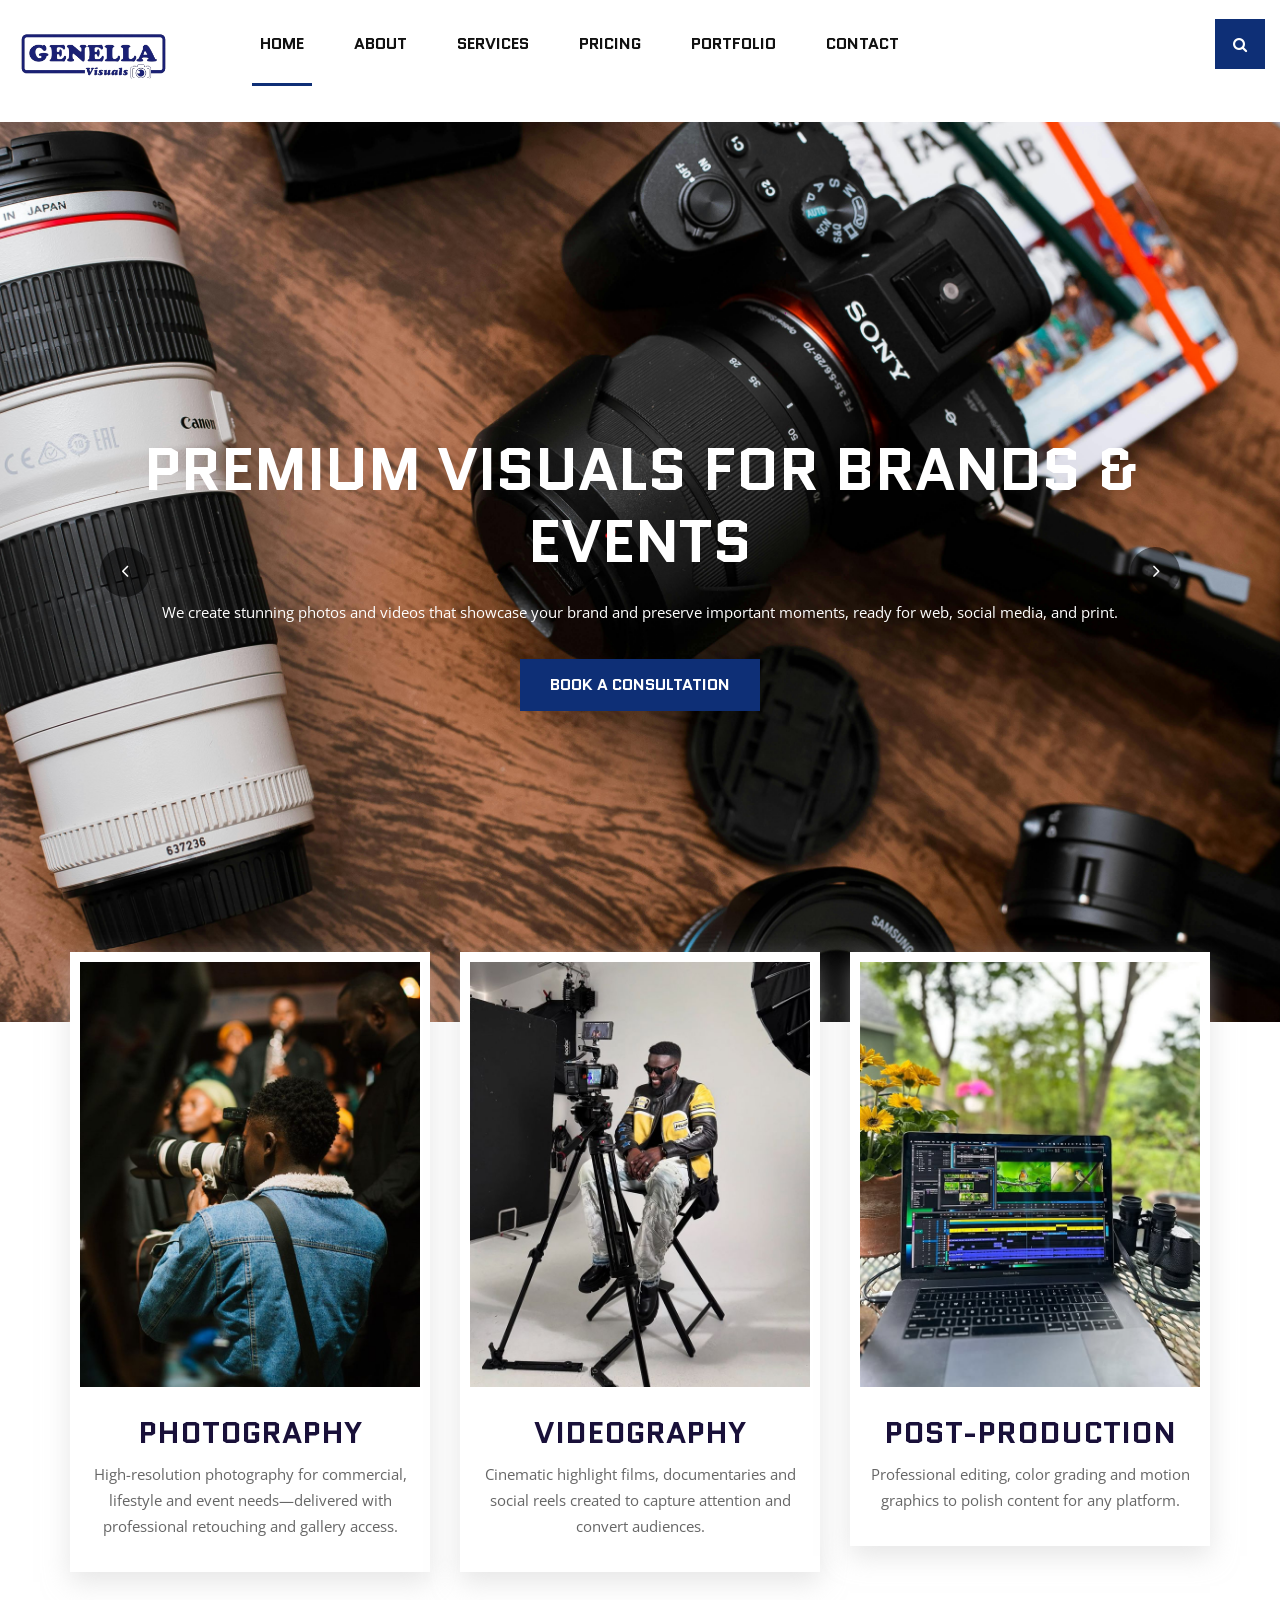
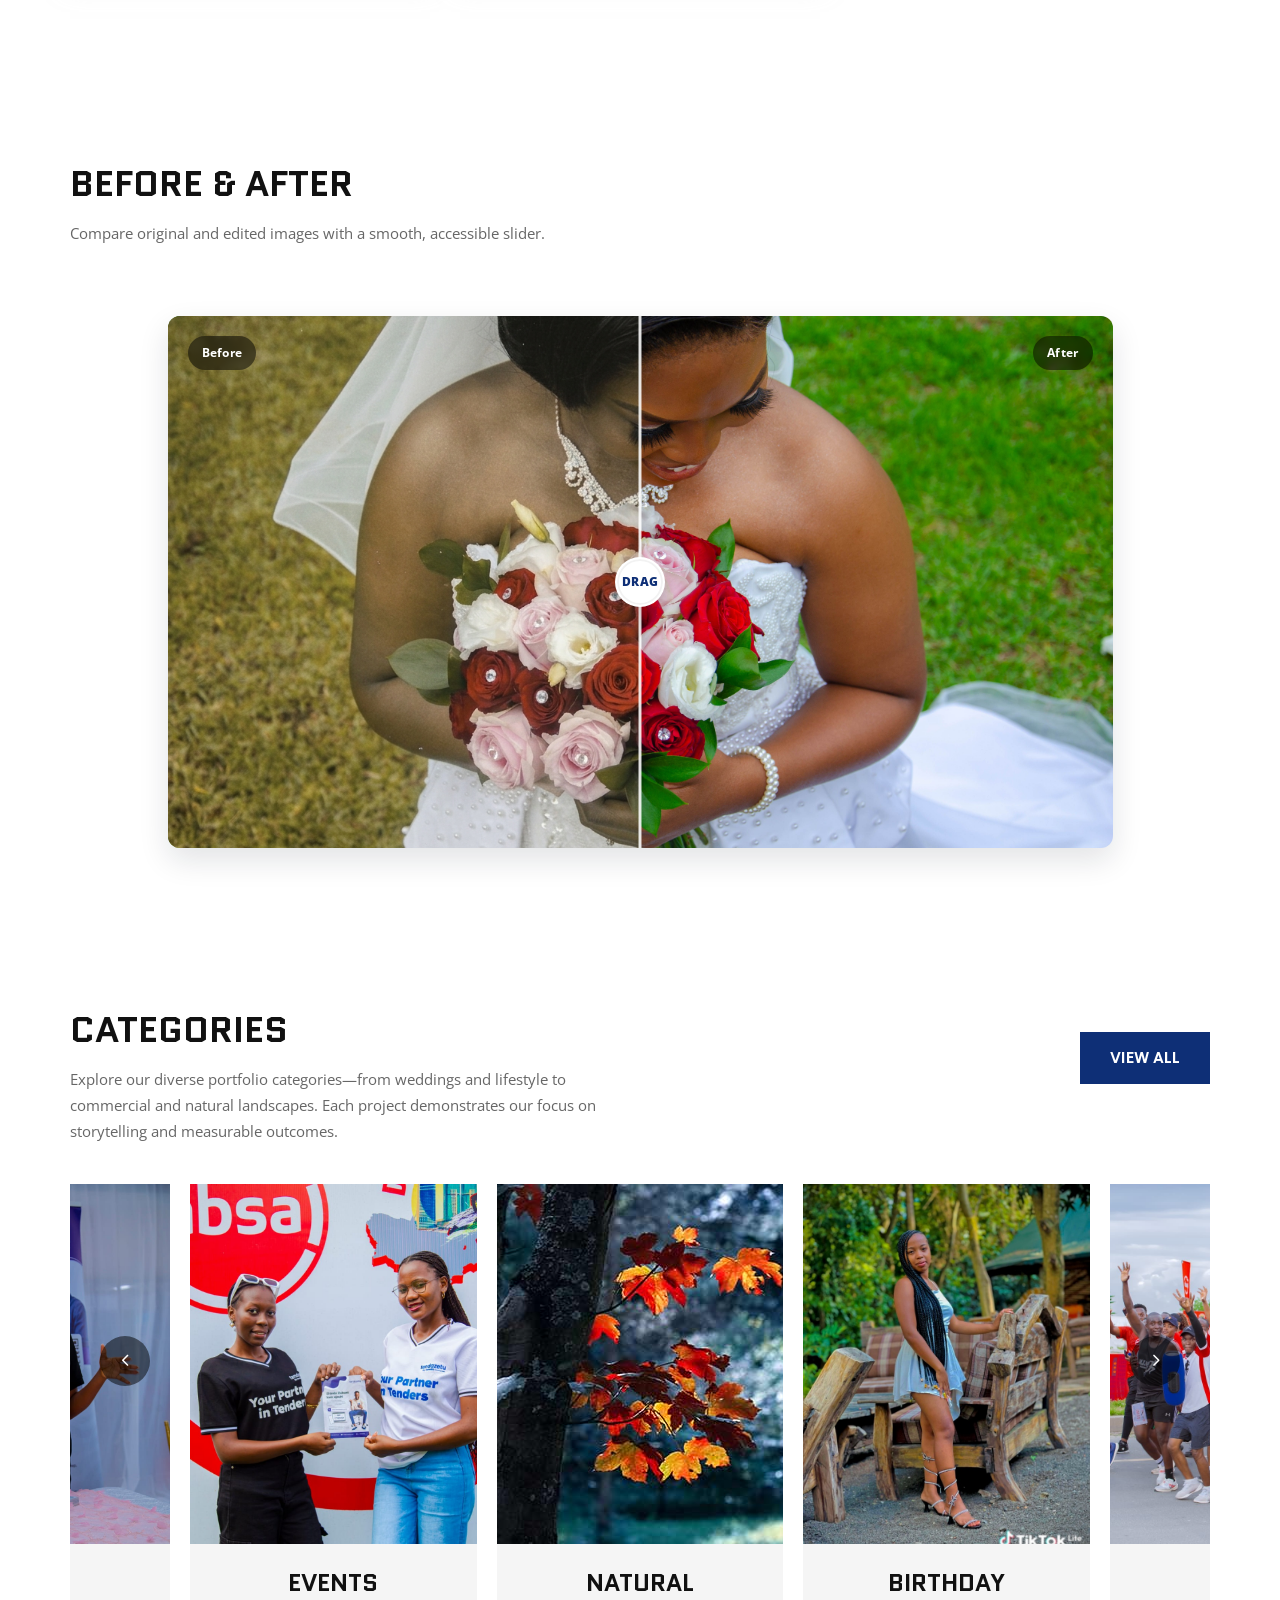
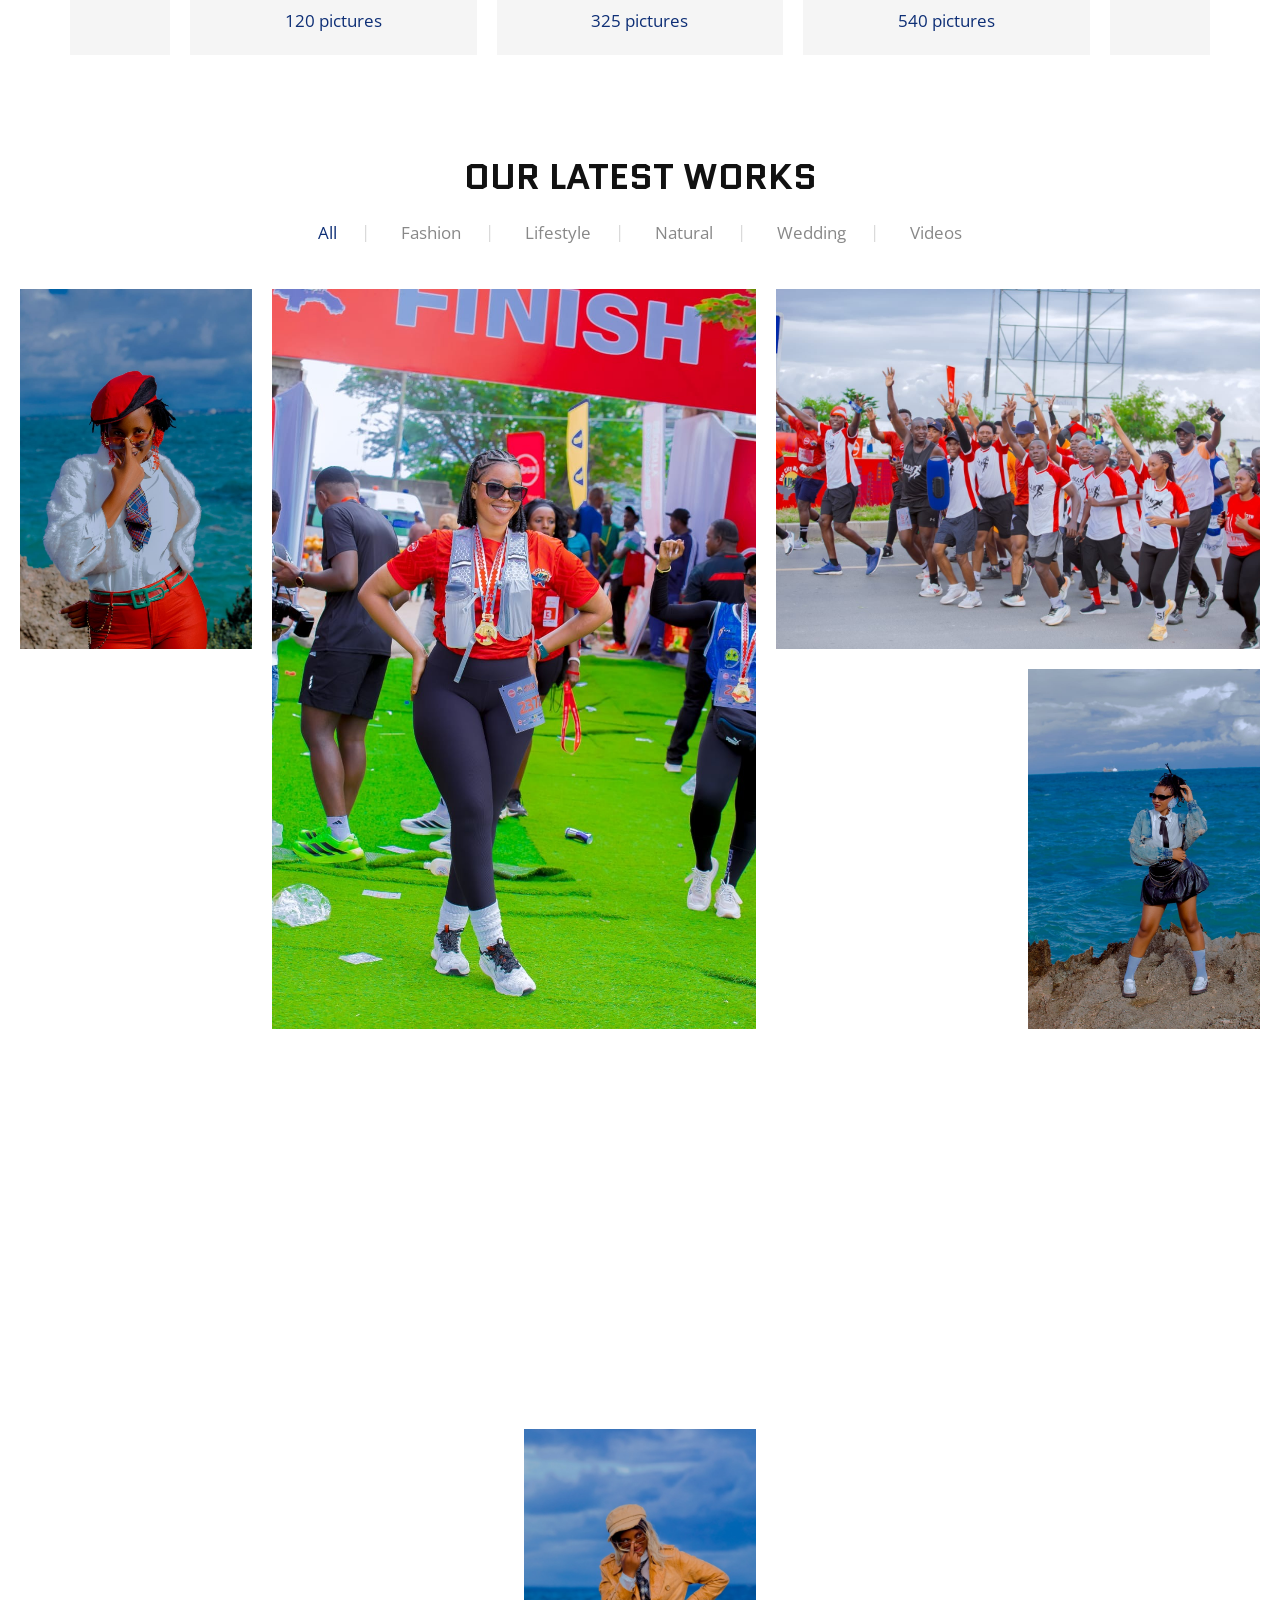
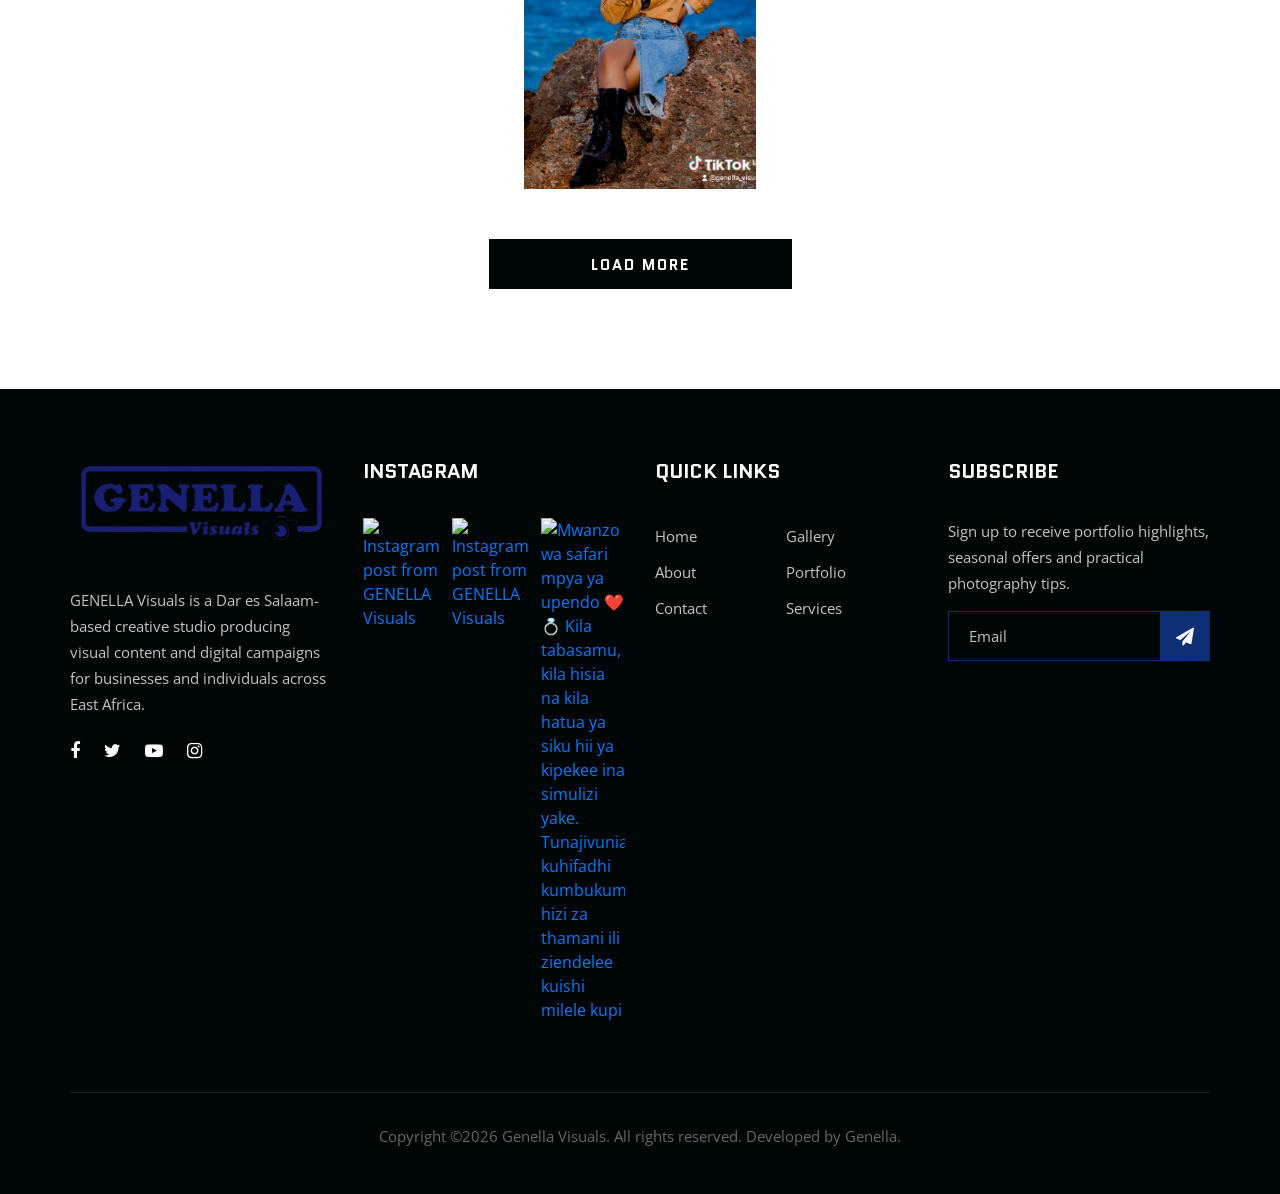
==== index.html @ f5befb5c "First commit V0.1" ====
<!DOCTYPE html>
<html lang="en">

<head>
    <meta charset="UTF-8">
    <meta name="description" content="GENELLA Visuals — premium photography, videography and branding studio in Dar es Salaam. View our portfolio and book a consultation.">
    <meta name="keywords" content="Genella Visuals, photography, videography, portfolio, Dar es Salaam">
    <meta name="viewport" content="width=device-width, initial-scale=1.0">
    <meta http-equiv="X-UA-Compatible" content="ie=edge">
    <title>GENELLA Visuals — Photography & Cinematic Storytelling</title>
    <meta name="author" content="Genella Visuals">
    <meta name="copyright" content="Genella Visuals">
    <link rel="icon" href="img/f-logo.png" type="image/png">
    <link rel="apple-touch-icon" href="img/f-logo.png">
    <link rel="manifest" href="site.webmanifest">
    <meta property="og:site_name" content="Genella Visuals">
    <meta property="og:type" content="website">
    <meta property="og:locale" content="en_US">
    <meta property="og:url" content="https://www.genella.co.tz/">
    <meta property="og:title" content="GENELLA Visuals — Photography &amp; Cinematic Storytelling">
    <meta property="og:description" content="GENELLA Visuals — premium photography, videography and branding studio in Dar es Salaam. View our portfolio and book a consultation.">
    <meta property="og:image" content="https://www.genella.co.tz/img/logo.png">
    <meta name="twitter:card" content="summary_large_image">
    <meta name="twitter:site" content="@genellavisuals">
    <meta name="twitter:title" content="GENELLA Visuals — Photography &amp; Cinematic Storytelling">
    <meta name="twitter:description" content="GENELLA Visuals — premium photography, videography and branding studio in Dar es Salaam. View our portfolio and book a consultation.">
    <script type="application/ld+json">
    {
      "@context": "https://schema.org",
      "@type": "LocalBusiness",
      "name": "Genella Visuals",
      "url": "https://www.genella.co.tz",
      "logo": "https://www.genella.co.tz/img/logo.png",
      "image": "https://www.genella.co.tz/img/logo.png",
      "description": "Photography, videography, branding and digital media studio in Dar es Salaam, Tanzania.",
      "telephone": "+255652240291",
      "email": "visuals@genella.co.tz",
      "address": {
        "@type": "PostalAddress",
        "streetAddress": "Green Acres House 2nd Floor New Bagamoyo Road",
        "addressLocality": "Dar es Salaam",
        "addressCountry": "TZ"
      },
      "sameAs": [
        "https://www.instagram.com/genellavisuals/",
        "https://www.genella.co.tz"
      ]
    }
    </script>

    <!-- Google Font -->
    <link href="https://fonts.googleapis.com/css?family=Quantico:400,700&display=swap" rel="stylesheet">
    <link href="https://fonts.googleapis.com/css?family=Open+Sans:400,600,700&display=swap" rel="stylesheet">

    <!-- Css Styles -->
    <link rel="stylesheet" href="css/bootstrap.min.css" type="text/css">
    <link rel="stylesheet" href="css/font-awesome.min.css" type="text/css">
    <link rel="stylesheet" href="css/elegant-icons.css" type="text/css">
    <link rel="stylesheet" href="css/owl.carousel.min.css" type="text/css">
    <link rel="stylesheet" href="css/magnific-popup.css" type="text/css">
    <link rel="stylesheet" href="css/slicknav.min.css" type="text/css">
    <link rel="stylesheet" href="css/style.css" type="text/css">
</head>

<body>
    <!-- Page Preloder -->
    <div id="preloder">
        <div class="loader"></div>
    </div>

    <!-- Header Section Begin -->
    <header class="header-section">
        <div class="container-fluid">
            <div class="row">
                <div class="col-lg-12">
                    <div class="logo">
                        <a href="./index.html">
                            <img src="img/logo.png" alt="">
                        </a>
                    </div>
                    <nav class="nav-menu mobile-menu">
                        <ul>
                            <li class="active"><a href="./index.html">Home</a></li>
                            <li><a href="./about.html">About</a></li>
                            <li><a href="./services.html">Services</a></li>
                            <li><a href="./pricing.html">Pricing</a></li>
                            <li><a href="./portfolio.html">Portfolio</a></li>
                            <li><a href="./contact.html">Contact</a></li>
                        </ul>
                    </nav>
                    <div class="top-search search-switch">
                        <i class="fa fa-search"></i>
                    </div>
                    <div id="mobile-menu-wrap"></div>
                </div>
            </div>
        </div>
    </header>
    <!-- Header End -->

    <!-- Hero Section Begin -->
    <section class="hero-section">
        <div class="hs-slider owl-carousel">
            <div class="hs-item set-bg" data-setbg="img/hero/hero-1.jpg">
                <div class="container">
                    <div class="row">
                        <div class="col-lg-12">
                            <div class="hs-text">
                                <h2>Premium Visuals for Brands & Events</h2>
                                <p>We create stunning photos and videos that showcase your brand and preserve important moments, ready for web, social media, and print.</p>
                                <a href="https://wa.me/255652240291" target="_blank" rel="noopener noreferrer" class="primary-btn">Book a Consultation</a>
                            </div>
                        </div>
                    </div>
                </div>
            </div>
            <div class="hs-item set-bg" data-setbg="img/hero/hero-2.jpg">
                <div class="container">
                    <div class="row">
                        <div class="col-lg-12">
                            <div class="hs-text">
                                <h2>Stories That Move Audiences</h2>
                                <p>From cinematic highlight reels to striking brand photography, we create content
                                    that performs across digital and print channels—designed to engage and convert.</p>
                                <a href="https://wa.me/255652240291?text=Hello%20GENELLA%20Visuals%2C%0A%0AI%20am%20interested%20in%20your%20photography%20services%20and%20would%20like%20to%20start%20a%20project%20with%20you.%0A%0AProject%20Type%3A%0APreferred%20Date%3A%0ALocation%3A%0AAdditional%20Details%3A%0A%0APlease%20provide%20more%20information%20about%20availability%20and%20pricing.%0A%0AThank%20you." target="_blank" rel="noopener noreferrer" class="primary-btn">Start a Project</a>
                            </div>
                        </div>
                    </div>
                </div>
            </div>
        </div>
    </section>
    <!-- Hero Section End -->

    <!-- Services Section Begin -->
    <section class="services-section spad">
        <div class="container">
            <div class="row">
                <div class="col-lg-4 col-md-6 col-sm-6">
                    <div class="services-item">
                        <img src="img/services/service-1.jpg" alt="">
                        <h3>Photography</h3>
                        <p>High-resolution photography for commercial, lifestyle and event needs—delivered with
                            professional retouching and gallery access.</p>
                    </div>
                </div>
                <div class="col-lg-4 col-md-6 col-sm-6">
                    <div class="services-item">
                        <img src="img/services/service-2.jpg" alt="">
                        <h3>Videography</h3>
                        <p>Cinematic highlight films, documentaries and social reels created to capture attention
                            and convert audiences.</p>
                    </div>
                </div>
                <div class="col-lg-4 col-md-6 col-sm-6">
                    <div class="services-item">
                        <img src="img/services/service-3.jpg" alt="">
                        <h3>Post-Production</h3>
                        <p>Professional editing, color grading and motion graphics to polish content for any
                            platform.</p>
                    </div>
                </div>
            </div>
        </div>
    </section>
    <!-- Services Section End -->

    <!-- Categories Section Begin -->
    <!-- Before / After Comparison Section Begin -->
    <section class="before-after-section spad">
        <div class="container">
            <div class="row">
                <div class="col-lg-12">
                    <div class="section-title">
                        <h2>Before & After</h2>
                        <p>Compare original and edited images with a smooth, accessible slider.</p>
                    </div>
                </div>
            </div>
            <div class="row">
                <div class="col-lg-10 offset-lg-1">
                    <div class="ba-compare-wrapper">
                        <div class="ba-compare" tabindex="0" aria-label="Before and after image comparison" data-ba>
                            <!-- Bottom layer: After image (fixed frame) -->
                            <img class="ba-img ba-img--base" src="img/gallery/after.jpg" alt="After" loading="lazy">

                            <!-- Top layer: Before image clipped by moving divider -->
                            <div class="ba-overlay" aria-hidden="true">
                                <img class="ba-img ba-img--overlay" src="img/gallery/before.jpg" alt="Before" loading="lazy">
                            </div>

                            <div class="ba-divider" aria-hidden="true"></div>
                            <button class="ba-handle" role="slider" aria-label="Slider handle" aria-valuemin="0" aria-valuemax="100" aria-valuenow="50" title="Drag left for after, drag right for before">
                                <span class="ba-handle__label">DRAG</span>
                            </button>
                            <span class="ba-badge ba-badge--before">Before</span>
                            <span class="ba-badge ba-badge--after">After</span>
                        </div>
                    </div>
                </div>
            </div>
        </div>
    </section>
    <!-- Before / After Comparison Section End -->
    <section class="categories-section">
        <div class="container">
            <div class="row">
                <div class="col-lg-6 col-md-6">
                    <div class="section-title">
                        <h2>Categories</h2>
                        <p>Explore our diverse portfolio categories—from weddings and lifestyle to commercial
                            and natural landscapes. Each project demonstrates our focus on storytelling and
                            measurable outcomes.</p>
                    </div>
                </div>
                <div class="col-lg-6 col-md-6">
                    <div class="right-btn"><a href="#" class="primary-btn">VIew all</a></div>
                </div>
            </div>
            <div class="categories-slider owl-carousel">
                <div class="cs-item">
                    <div class="cs-pic set-bg" data-setbg="img/categories/cat-1.jpg"></div>
                    <div class="cs-text">
                        <h4>Events</h4>
                        <span>120 pictures</span>
                    </div>
                </div>
                <div class="cs-item">
                    <div class="cs-pic set-bg" data-setbg="img/categories/cat-2.jpg"></div>
                    <div class="cs-text">
                        <h4>Natural</h4>
                        <span>325 pictures</span>
                    </div>
                </div>
                <div class="cs-item">
                    <div class="cs-pic set-bg" data-setbg="img/categories/cat-3.jpg"></div>
                    <div class="cs-text">
                        <h4>Birthday</h4>
                        <span>540 pictures</span>
                    </div>
                </div>
                <div class="cs-item">
                    <div class="cs-pic set-bg" data-setbg="img/categories/cat-4.jpg"></div>
                    <div class="cs-text">
                        <h4>Marathon</h4>
                        <span>120 pictures</span>
                    </div>
                </div>
                <div class="cs-item">
                    <div class="cs-pic set-bg" data-setbg="img/categories/cat-5.jpg"></div>
                    <div class="cs-text">
                        <h4>Comference</h4>
                        <span>120 pictures</span>
                    </div>
                </div>
            </div>
        </div>
    </section>
    <!-- Categories Section End -->

    <!-- Portfolio Section Begin -->
    <section class="portfolio-section spad">
        <div class="container">
            <div class="row">
                <div class="col-lg-12">
                    <div class="section-title">
                        <h2>Our latest works</h2>
                    </div>
                    <div class="filter-controls">
                        <ul>
                            <li class="active" data-filter="*">All</li>
                            <li data-filter=".fashion">Fashion</li>
                            <li data-filter=".lifestyle">Lifestyle</li>
                            <li data-filter=".natural">Natural</li>
                            <li data-filter=".wedding">Wedding</li>
                            <li data-filter=".videos">Videos</li>
                        </ul>
                    </div>
                </div>
            </div>
        </div>
        <div class="container-fluid">
            <div class="row">
                <div class="col-lg-12 p-0">
                    <div class="portfolio-filter">
                        <div class="pf-item set-bg fashion" data-setbg="img/portfolio/pf-1.jpg">
                            <a href="img/portfolio/pf-1.jpg" class="pf-icon image-popup"><span class="icon_plus"></span></a>
                            <div class="pf-text">
                                <h4>COLORS SPEAK</h4>
                                <span>Fashion</span>
                            </div>
                        </div>
                        <div class="pf-item large-width large-height set-bg lifestyle"
                            data-setbg="img/portfolio/pf-2.jpg">
                            <a href="img/portfolio/pf-2.jpg" class="pf-icon image-popup"><span class="icon_plus"></span></a>
                            <div class="pf-text">
                                <h4>COLORS SPEAK</h4>
                                <span>Fashion</span>
                            </div>
                        </div>
                        <div class="pf-item large-width set-bg natural" data-setbg="img/portfolio/pf-3.jpg">
                            <a href="img/portfolio/pf-3.jpg" class="pf-icon image-popup"><span class="icon_plus"></span></a>
                            <div class="pf-text">
                                <h4>COLORS SPEAK</h4>
                                <span>Fashion</span>
                            </div>
                        </div>
                        <div class="pf-item large-height set-bg wedding" data-setbg="img/portfolio/pf-4.jpg">
                            <a href="img/portfolio/pf-4.jpg" class="pf-icon image-popup"><span class="icon_plus"></span></a>
                            <div class="pf-text">
                                <h4>COLORS SPEAK</h4>
                                <span>Fashion</span>
                            </div>
                        </div>
                        <div class="pf-item set-bg lifestyle" data-setbg="img/portfolio/pf-7.jpg">
                            <a href="img/portfolio/pf-7.jpg" class="pf-icon image-popup"><span class="icon_plus"></span></a>
                            <div class="pf-text">
                                <h4>COLORS SPEAK</h4>
                                <span>Fashion</span>
                            </div>
                        </div>
                        <div class="pf-item set-bg natural" data-setbg="img/portfolio/pf-8.jpg">
                            <a href="img/portfolio/pf-8.jpg" class="pf-icon image-popup"><span class="icon_plus"></span></a>
                            <div class="pf-text">
                                <h4>COLORS SPEAK</h4>
                                <span>Fashion</span>
                            </div>
                        </div>
                        <div class="pf-item set-bg videos" data-setbg="img/portfolio/pf-5.jpg">
                            <a href="img/portfolio/pf-5.jpg" class="pf-icon image-popup"><span class="icon_plus"></span></a>
                            <div class="pf-text">
                                <h4>COLORS SPEAK</h4>
                                <span>Fashion</span>
                            </div>
                        </div>
                        <div class="pf-item set-bg fashion" data-setbg="img/portfolio/pf-6.jpg">
                            <a href="img/portfolio/pf-6.jpg" class="pf-icon image-popup"><span class="icon_plus"></span></a>
                            <div class="pf-text">
                                <h4>COLORS SPEAK</h4>
                                <span>Fashion</span>
                            </div>
                        </div>
                        <div class="pf-item large-width set-bg videos" data-setbg="img/portfolio/pf-10.jpg">
                            <a href="img/portfolio/pf-10.jpg" class="pf-icon image-popup"><span class="icon_plus"></span></a>
                            <div class="pf-text">
                                <h4>COLORS SPEAK</h4>
                                <span>Fashion</span>
                            </div>
                        </div>
                        <div class="pf-item set-bg fashion" data-setbg="img/portfolio/pf-11.jpg">
                            <a href="img/portfolio/pf-11.jpg" class="pf-icon image-popup"><span class="icon_plus"></span></a>
                            <div class="pf-text">
                                <h4>COLORS SPEAK</h4>
                                <span>Fashion</span>
                            </div>
                        </div>
                        <div class="pf-item large-width large-height set-bg wedding"
                            data-setbg="img/portfolio/pf-9.jpg">
                            <a href="img/portfolio/pf-9.jpg" class="pf-icon image-popup"><span class="icon_plus"></span></a>
                            <div class="pf-text">
                                <h4>COLORS SPEAK</h4>
                                <span>Fashion</span>
                            </div>
                        </div>
                    </div>
                </div>
            </div>
        </div>
        <div class="load-more-btn">
            <a href="#">Load More</a>
        </div>
    </section>
    <!-- Portfolio Section End -->

    <!-- Footer Section Begin -->
    <footer class="footer-section">
        <div class="container">
            <div class="row">
                <div class="col-lg-3 col-md-6 col-sm-6">
                    <div class="fs-about">
                        <div class="fa-logo">
                            <a href="#">
                                <img src="img/f-logo.png" alt="">
                            </a>
                        </div>
                        <p>GENELLA Visuals is a Dar es Salaam-based creative studio producing visual content and
                            digital campaigns for businesses and individuals across East Africa.</p>
                        <div class="fa-social">
                            <a href="#"><i class="fa fa-facebook"></i></a>
                            <a href="#"><i class="fa fa-twitter"></i></a>
                            <a href="#"><i class="fa fa-youtube-play"></i></a>
                            <a href="https://www.instagram.com/genellavisuals/" target="_blank" rel="noopener noreferrer" aria-label="Instagram"><i class="fa fa-instagram"></i></a>
                        </div>
                    </div>
                </div>
                <div class="col-lg-3 col-md-6 col-sm-6">
                    <div class="fs-widget">
                        <h5>Instagram</h5>
                        <div class="fw-instagram" data-instagram-feed aria-live="polite">
                            <img src="img/instagram/insta-1.jpg" alt="">
                            <img src="img/instagram/insta-2.jpg" alt="">
                            <img src="img/instagram/insta-3.jpg" alt="">
                        </div>
                    </div>
                </div>
                <div class="col-lg-3 col-md-6 col-sm-6">
                    <div class="fs-widget">
                        <h5>Quick links</h5>
                        <ul>
                            <li><a href="#">Home</a></li>
                            <li><a href="#">About</a></li>
                            <li><a href="#">Contact</a></li>
                        </ul>
                        <ul>
                            <li><a href="#">Gallery</a></li>
                            <li><a href="#">Portfolio</a></li>
                            <li><a href="#">Services</a></li>
                        </ul>
                    </div>
                </div>
                <div class="col-lg-3 col-md-6 col-sm-6">
                    <div class="fs-widget">
                        <h5>Subscribe</h5>
                        <p>Sign up to receive portfolio highlights, seasonal offers and practical photography tips.</p>
                        <div class="fw-subscribe">
                            <form action="#">
                                <input type="text" placeholder="Email">
                                <button type="submit"><i class="fa fa-send"></i></button>
                            </form>
                        </div>
                    </div>
                </div>
                <div class="col-lg-12">
                    <div class="copyright-text">
                        <p>Copyright &copy;<script>document.write(new Date().getFullYear());</script> Genella Visuals. All rights reserved. Developed by Genella.</p>
                    </div>
                </div>
            </div>
        </div>
    </footer>
    <!-- Footer Section End -->

    <!-- Search model Begin -->
    <div class="search-model">
        <div class="h-100 d-flex align-items-center justify-content-center">
            <div class="search-close-switch">+</div>
            <form class="search-model-form">
                <input type="text" id="search-input" placeholder="Search here.....">
            </form>
        </div>
    </div>
    <!-- Search model end -->

    <!-- Js Plugins -->
    <script src="js/jquery-3.3.1.min.js"></script>
    <script src="js/bootstrap.min.js"></script>
    <script src="js/jquery.magnific-popup.min.js"></script>
    <script src="js/isotope.pkgd.min.js"></script>
    <script src="js/masonry.pkgd.min.js"></script>
    <script src="js/jquery.slicknav.js"></script>
    <script src="js/owl.carousel.min.js"></script>
    <script src="js/beforeafter.js"></script>
    <script src="js/instagram-config.js"></script>
    <script src="js/instagram-feed.js"></script>
    <script src="js/main.js"></script>
</body>

</html>
---- css/elegant-icons.css ----
@font-face {
	font-family: 'ElegantIcons';
	src:url('../fonts/ElegantIcons.eot');
	src:url('../fonts/ElegantIcons.eot?#iefix') format('embedded-opentype'),
		url('../fonts/ElegantIcons.woff') format('woff'),
		url('../fonts/ElegantIcons.ttf') format('truetype'),
		url('../fonts/ElegantIcons.svg#ElegantIcons') format('svg');
	font-weight: normal;
	font-style: normal;
}

/* Use the following CSS code if you want to use data attributes for inserting your icons */
[data-icon]:before {
	font-family: 'ElegantIcons';
	content: attr(data-icon);
	speak: none;
	font-weight: normal;
	font-variant: normal;
	text-transform: none;
	line-height: 1;
	-webkit-font-smoothing: antialiased;
	-moz-osx-font-smoothing: grayscale;
}

/* Use the following CSS code if you want to have a class per icon */
/*
Instead of a list of all class selectors,
you can use the generic selector below, but it's slower:
[class*="your-class-prefix"] {
*/
.arrow_up, .arrow_down, .arrow_left, .arrow_right, .arrow_left-up, .arrow_right-up, .arrow_right-down, .arrow_left-down, .arrow-up-down, .arrow_up-down_alt, .arrow_left-right_alt, .arrow_left-right, .arrow_expand_alt2, .arrow_expand_alt, .arrow_condense, .arrow_expand, .arrow_move, .arrow_carrot-up, .arrow_carrot-down, .arrow_carrot-left, .arrow_carrot-right, .arrow_carrot-2up, .arrow_carrot-2down, .arrow_carrot-2left, .arrow_carrot-2right, .arrow_carrot-up_alt2, .arrow_carrot-down_alt2, .arrow_carrot-left_alt2, .arrow_carrot-right_alt2, .arrow_carrot-2up_alt2, .arrow_carrot-2down_alt2, .arrow_carrot-2left_alt2, .arrow_carrot-2right_alt2, .arrow_triangle-up, .arrow_triangle-down, .arrow_triangle-left, .arrow_triangle-right, .arrow_triangle-up_alt2, .arrow_triangle-down_alt2, .arrow_triangle-left_alt2, .arrow_triangle-right_alt2, .arrow_back, .icon_minus-06, .icon_plus, .icon_close, .icon_check, .icon_minus_alt2, .icon_plus_alt2, .icon_close_alt2, .icon_check_alt2, .icon_zoom-out_alt, .icon_zoom-in_alt, .icon_search, .icon_box-empty, .icon_box-selected, .icon_minus-box, .icon_plus-box, .icon_box-checked, .icon_circle-empty, .icon_circle-slelected, .icon_stop_alt2, .icon_stop, .icon_pause_alt2, .icon_pause, .icon_menu, .icon_menu-square_alt2, .icon_menu-circle_alt2, .icon_ul, .icon_ol, .icon_adjust-horiz, .icon_adjust-vert, .icon_document_alt, .icon_documents_alt, .icon_pencil, .icon_pencil-edit_alt, .icon_pencil-edit, .icon_folder-alt, .icon_folder-open_alt, .icon_folder-add_alt, .icon_info_alt, .icon_error-oct_alt, .icon_error-circle_alt, .icon_error-triangle_alt, .icon_question_alt2, .icon_question, .icon_comment_alt, .icon_chat_alt, .icon_vol-mute_alt, .icon_volume-low_alt, .icon_volume-high_alt, .icon_quotations, .icon_quotations_alt2, .icon_clock_alt, .icon_lock_alt, .icon_lock-open_alt, .icon_key_alt, .icon_cloud_alt, .icon_cloud-upload_alt, .icon_cloud-download_alt, .icon_image, .icon_images, .icon_lightbulb_alt, .icon_gift_alt, .icon_house_alt, .icon_genius, .icon_mobile, .icon_tablet, .icon_laptop, .icon_desktop, .icon_camera_alt, .icon_mail_alt, .icon_cone_alt, .icon_ribbon_alt, .icon_bag_alt, .icon_creditcard, .icon_cart_alt, .icon_paperclip, .icon_tag_alt, .icon_tags_alt, .icon_trash_alt, .icon_cursor_alt, .icon_mic_alt, .icon_compass_alt, .icon_pin_alt, .icon_pushpin_alt, .icon_map_alt, .icon_drawer_alt, .icon_toolbox_alt, .icon_book_alt, .icon_calendar, .icon_film, .icon_table, .icon_contacts_alt, .icon_headphones, .icon_lifesaver, .icon_piechart, .icon_refresh, .icon_link_alt, .icon_link, .icon_loading, .icon_blocked, .icon_archive_alt, .icon_heart_alt, .icon_star_alt, .icon_star-half_alt, .icon_star, .icon_star-half, .icon_tools, .icon_tool, .icon_cog, .icon_cogs, .arrow_up_alt, .arrow_down_alt, .arrow_left_alt, .arrow_right_alt, .arrow_left-up_alt, .arrow_right-up_alt, .arrow_right-down_alt, .arrow_left-down_alt, .arrow_condense_alt, .arrow_expand_alt3, .arrow_carrot_up_alt, .arrow_carrot-down_alt, .arrow_carrot-left_alt, .arrow_carrot-right_alt, .arrow_carrot-2up_alt, .arrow_carrot-2dwnn_alt, .arrow_carrot-2left_alt, .arrow_carrot-2right_alt, .arrow_triangle-up_alt, .arrow_triangle-down_alt, .arrow_triangle-left_alt, .arrow_triangle-right_alt, .icon_minus_alt, .icon_plus_alt, .icon_close_alt, .icon_check_alt, .icon_zoom-out, .icon_zoom-in, .icon_stop_alt, .icon_menu-square_alt, .icon_menu-circle_alt, .icon_document, .icon_documents, .icon_pencil_alt, .icon_folder, .icon_folder-open, .icon_folder-add, .icon_folder_upload, .icon_folder_download, .icon_info, .icon_error-circle, .icon_error-oct, .icon_error-triangle, .icon_question_alt, .icon_comment, .icon_chat, .icon_vol-mute, .icon_volume-low, .icon_volume-high, .icon_quotations_alt, .icon_clock, .icon_lock, .icon_lock-open, .icon_key, .icon_cloud, .icon_cloud-upload, .icon_cloud-download, .icon_lightbulb, .icon_gift, .icon_house, .icon_camera, .icon_mail, .icon_cone, .icon_ribbon, .icon_bag, .icon_cart, .icon_tag, .icon_tags, .icon_trash, .icon_cursor, .icon_mic, .icon_compass, .icon_pin, .icon_pushpin, .icon_map, .icon_drawer, .icon_toolbox, .icon_book, .icon_contacts, .icon_archive, .icon_heart, .icon_profile, .icon_group, .icon_grid-2x2, .icon_grid-3x3, .icon_music, .icon_pause_alt, .icon_phone, .icon_upload, .icon_download, .social_facebook, .social_twitter, .social_pinterest, .social_googleplus, .social_tumblr, .social_tumbleupon, .social_wordpress, .social_instagram, .social_dribbble, .social_vimeo, .social_linkedin, .social_rss, .social_deviantart, .social_share, .social_myspace, .social_skype, .social_youtube, .social_picassa, .social_googledrive, .social_flickr, .social_blogger, .social_spotify, .social_delicious, .social_facebook_circle, .social_twitter_circle, .social_pinterest_circle, .social_googleplus_circle, .social_tumblr_circle, .social_stumbleupon_circle, .social_wordpress_circle, .social_instagram_circle, .social_dribbble_circle, .social_vimeo_circle, .social_linkedin_circle, .social_rss_circle, .social_deviantart_circle, .social_share_circle, .social_myspace_circle, .social_skype_circle, .social_youtube_circle, .social_picassa_circle, .social_googledrive_alt2, .social_flickr_circle, .social_blogger_circle, .social_spotify_circle, .social_delicious_circle, .social_facebook_square, .social_twitter_square, .social_pinterest_square, .social_googleplus_square, .social_tumblr_square, .social_stumbleupon_square, .social_wordpress_square, .social_instagram_square, .social_dribbble_square, .social_vimeo_square, .social_linkedin_square, .social_rss_square, .social_deviantart_square, .social_share_square, .social_myspace_square, .social_skype_square, .social_youtube_square, .social_picassa_square, .social_googledrive_square, .social_flickr_square, .social_blogger_square, .social_spotify_square, .social_delicious_square, .icon_printer, .icon_calulator, .icon_building, .icon_floppy, .icon_drive, .icon_search-2, .icon_id, .icon_id-2, .icon_puzzle, .icon_like, .icon_dislike, .icon_mug, .icon_currency, .icon_wallet, .icon_pens, .icon_easel, .icon_flowchart, .icon_datareport, .icon_briefcase, .icon_shield, .icon_percent, .icon_globe, .icon_globe-2, .icon_target, .icon_hourglass, .icon_balance, .icon_rook, .icon_printer-alt, .icon_calculator_alt, .icon_building_alt, .icon_floppy_alt, .icon_drive_alt, .icon_search_alt, .icon_id_alt, .icon_id-2_alt, .icon_puzzle_alt, .icon_like_alt, .icon_dislike_alt, .icon_mug_alt, .icon_currency_alt, .icon_wallet_alt, .icon_pens_alt, .icon_easel_alt, .icon_flowchart_alt, .icon_datareport_alt, .icon_briefcase_alt, .icon_shield_alt, .icon_percent_alt, .icon_globe_alt, .icon_clipboard {
	font-family: 'ElegantIcons';
	speak: none;
	font-style: normal;
	font-weight: normal;
	font-variant: normal;
	text-transform: none;
	line-height: 1;
	-webkit-font-smoothing: antialiased;
}
.arrow_up:before {
	content: "\21";
}
.arrow_down:before {
	content: "\22";
}
.arrow_left:before {
	content: "\23";
}
.arrow_right:before {
	content: "\24";
}
.arrow_left-up:before {
	content: "\25";
}
.arrow_right-up:before {
	content: "\26";
}
.arrow_right-down:before {
	content: "\27";
}
.arrow_left-down:before {
	content: "\28";
}
.arrow-up-down:before {
	content: "\29";
}
.arrow_up-down_alt:before {
	content: "\2a";
}
.arrow_left-right_alt:before {
	content: "\2b";
}
.arrow_left-right:before {
	content: "\2c";
}
.arrow_expand_alt2:before {
	content: "\2d";
}
.arrow_expand_alt:before {
	content: "\2e";
}
.arrow_condense:before {
	content: "\2f";
}
.arrow_expand:before {
	content: "\30";
}
.arrow_move:before {
	content: "\31";
}
.arrow_carrot-up:before {
	content: "\32";
}
.arrow_carrot-down:before {
	content: "\33";
}
.arrow_carrot-left:before {
	content: "\34";
}
.arrow_carrot-right:before {
	content: "\35";
}
.arrow_carrot-2up:before {
	content: "\36";
}
.arrow_carrot-2down:before {
	content: "\37";
}
.arrow_carrot-2left:before {
	content: "\38";
}
.arrow_carrot-2right:before {
	content: "\39";
}
.arrow_carrot-up_alt2:before {
	content: "\3a";
}
.arrow_carrot-down_alt2:before {
	content: "\3b";
}
.arrow_carrot-left_alt2:before {
	content: "\3c";
}
.arrow_carrot-right_alt2:before {
	content: "\3d";
}
.arrow_carrot-2up_alt2:before {
	content: "\3e";
}
.arrow_carrot-2down_alt2:before {
	content: "\3f";
}
.arrow_carrot-2left_alt2:before {
	content: "\40";
}
.arrow_carrot-2right_alt2:before {
	content: "\41";
}
.arrow_triangle-up:before {
	content: "\42";
}
.arrow_triangle-down:before {
	content: "\43";
}
.arrow_triangle-left:before {
	content: "\44";
}
.arrow_triangle-right:before {
	content: "\45";
}
.arrow_triangle-up_alt2:before {
	content: "\46";
}
.arrow_triangle-down_alt2:before {
	content: "\47";
}
.arrow_triangle-left_alt2:before {
	content: "\48";
}
.arrow_triangle-right_alt2:before {
	content: "\49";
}
.arrow_back:before {
	content: "\4a";
}
.icon_minus-06:before {
	content: "\4b";
}
.icon_plus:before {
	content: "\4c";
}
.icon_close:before {
	content: "\4d";
}
.icon_check:before {
	content: "\4e";
}
.icon_minus_alt2:before {
	content: "\4f";
}
.icon_plus_alt2:before {
	content: "\50";
}
.icon_close_alt2:before {
	content: "\51";
}
.icon_check_alt2:before {
	content: "\52";
}
.icon_zoom-out_alt:before {
	content: "\53";
}
.icon_zoom-in_alt:before {
	content: "\54";
}
.icon_search:before {
	content: "\55";
}
.icon_box-empty:before {
	content: "\56";
}
.icon_box-selected:before {
	content: "\57";
}
.icon_minus-box:before {
	content: "\58";
}
.icon_plus-box:before {
	content: "\59";
}
.icon_box-checked:before {
	content: "\5a";
}
.icon_circle-empty:before {
	content: "\5b";
}
.icon_circle-slelected:before {
	content: "\5c";
}
.icon_stop_alt2:before {
	content: "\5d";
}
.icon_stop:before {
	content: "\5e";
}
.icon_pause_alt2:before {
	content: "\5f";
}
.icon_pause:before {
	content: "\60";
}
.icon_menu:before {
	content: "\61";
}
.icon_menu-square_alt2:before {
	content: "\62";
}
.icon_menu-circle_alt2:before {
	content: "\63";
}
.icon_ul:before {
	content: "\64";
}
.icon_ol:before {
	content: "\65";
}
.icon_adjust-horiz:before {
	content: "\66";
}
.icon_adjust-vert:before {
	content: "\67";
}
.icon_document_alt:before {
	content: "\68";
}
.icon_documents_alt:before {
	content: "\69";
}
.icon_pencil:before {
	content: "\6a";
}
.icon_pencil-edit_alt:before {
	content: "\6b";
}
.icon_pencil-edit:before {
	content: "\6c";
}
.icon_folder-alt:before {
	content: "\6d";
}
.icon_folder-open_alt:before {
	content: "\6e";
}
.icon_folder-add_alt:before {
	content: "\6f";
}
.icon_info_alt:before {
	content: "\70";
}
.icon_error-oct_alt:before {
	content: "\71";
}
.icon_error-circle_alt:before {
	content: "\72";
}
.icon_error-triangle_alt:before {
	content: "\73";
}
.icon_question_alt2:before {
	content: "\74";
}
.icon_question:before {
	content: "\75";
}
.icon_comment_alt:before {
	content: "\76";
}
.icon_chat_alt:before {
	content: "\77";
}
.icon_vol-mute_alt:before {
	content: "\78";
}
.icon_volume-low_alt:before {
	content: "\79";
}
.icon_volume-high_alt:before {
	content: "\7a";
}
.icon_quotations:before {
	content: "\7b";
}
.icon_quotations_alt2:before {
	content: "\7c";
}
.icon_clock_alt:before {
	content: "\7d";
}
.icon_lock_alt:before {
	content: "\7e";
}
.icon_lock-open_alt:before {
	content: "\e000";
}
.icon_key_alt:before {
	content: "\e001";
}
.icon_cloud_alt:before {
	content: "\e002";
}
.icon_cloud-upload_alt:before {
	content: "\e003";
}
.icon_cloud-download_alt:before {
	content: "\e004";
}
.icon_image:before {
	content: "\e005";
}
.icon_images:before {
	content: "\e006";
}
.icon_lightbulb_alt:before {
	content: "\e007";
}
.icon_gift_alt:before {
	content: "\e008";
}
.icon_house_alt:before {
	content: "\e009";
}
.icon_genius:before {
	content: "\e00a";
}
.icon_mobile:before {
	content: "\e00b";
}
.icon_tablet:before {
	content: "\e00c";
}
.icon_laptop:before {
	content: "\e00d";
}
.icon_desktop:before {
	content: "\e00e";
}
.icon_camera_alt:before {
	content: "\e00f";
}
.icon_mail_alt:before {
	content: "\e010";
}
.icon_cone_alt:before {
	content: "\e011";
}
.icon_ribbon_alt:before {
	content: "\e012";
}
.icon_bag_alt:before {
	content: "\e013";
}
.icon_creditcard:before {
	content: "\e014";
}
.icon_cart_alt:before {
	content: "\e015";
}
.icon_paperclip:before {
	content: "\e016";
}
.icon_tag_alt:before {
	content: "\e017";
}
.icon_tags_alt:before {
	content: "\e018";
}
.icon_trash_alt:before {
	content: "\e019";
}
.icon_cursor_alt:before {
	content: "\e01a";
}
.icon_mic_alt:before {
	content: "\e01b";
}
.icon_compass_alt:before {
	content: "\e01c";
}
.icon_pin_alt:before {
	content: "\e01d";
}
.icon_pushpin_alt:before {
	content: "\e01e";
}
.icon_map_alt:before {
	content: "\e01f";
}
.icon_drawer_alt:before {
	content: "\e020";
}
.icon_toolbox_alt:before {
	content: "\e021";
}
.icon_book_alt:before {
	content: "\e022";
}
.icon_calendar:before {
	content: "\e023";
}
.icon_film:before {
	content: "\e024";
}
.icon_table:before {
	content: "\e025";
}
.icon_contacts_alt:before {
	content: "\e026";
}
.icon_headphones:before {
	content: "\e027";
}
.icon_lifesaver:before {
	content: "\e028";
}
.icon_piechart:before {
	content: "\e029";
}
.icon_refresh:before {
	content: "\e02a";
}
.icon_link_alt:before {
	content: "\e02b";
}
.icon_link:before {
	content: "\e02c";
}
.icon_loading:before {
	content: "\e02d";
}
.icon_blocked:before {
	content: "\e02e";
}
.icon_archive_alt:before {
	content: "\e02f";
}
.icon_heart_alt:before {
	content: "\e030";
}
.icon_star_alt:before {
	content: "\e031";
}
.icon_star-half_alt:before {
	content: "\e032";
}
.icon_star:before {
	content: "\e033";
}
.icon_star-half:before {
	content: "\e034";
}
.icon_tools:before {
	content: "\e035";
}
.icon_tool:before {
	content: "\e036";
}
.icon_cog:before {
	content: "\e037";
}
.icon_cogs:before {
	content: "\e038";
}
.arrow_up_alt:before {
	content: "\e039";
}
.arrow_down_alt:before {
	content: "\e03a";
}
.arrow_left_alt:before {
	content: "\e03b";
}
.arrow_right_alt:before {
	content: "\e03c";
}
.arrow_left-up_alt:before {
	content: "\e03d";
}
.arrow_right-up_alt:before {
	content: "\e03e";
}
.arrow_right-down_alt:before {
	content: "\e03f";
}
.arrow_left-down_alt:before {
	content: "\e040";
}
.arrow_condense_alt:before {
	content: "\e041";
}
.arrow_expand_alt3:before {
	content: "\e042";
}
.arrow_carrot_up_alt:before {
	content: "\e043";
}
.arrow_carrot-down_alt:before {
	content: "\e044";
}
.arrow_carrot-left_alt:before {
	content: "\e045";
}
.arrow_carrot-right_alt:before {
	content: "\e046";
}
.arrow_carrot-2up_alt:before {
	content: "\e047";
}
.arrow_carrot-2dwnn_alt:before {
	content: "\e048";
}
.arrow_carrot-2left_alt:before {
	content: "\e049";
}
.arrow_carrot-2right_alt:before {
	content: "\e04a";
}
.arrow_triangle-up_alt:before {
	content: "\e04b";
}
.arrow_triangle-down_alt:before {
	content: "\e04c";
}
.arrow_triangle-left_alt:before {
	content: "\e04d";
}
.arrow_triangle-right_alt:before {
	content: "\e04e";
}
.icon_minus_alt:before {
	content: "\e04f";
}
.icon_plus_alt:before {
	content: "\e050";
}
.icon_close_alt:before {
	content: "\e051";
}
.icon_check_alt:before {
	content: "\e052";
}
.icon_zoom-out:before {
	content: "\e053";
}
.icon_zoom-in:before {
	content: "\e054";
}
.icon_stop_alt:before {
	content: "\e055";
}
.icon_menu-square_alt:before {
	content: "\e056";
}
.icon_menu-circle_alt:before {
	content: "\e057";
}
.icon_document:before {
	content: "\e058";
}
.icon_documents:before {
	content: "\e059";
}
.icon_pencil_alt:before {
	content: "\e05a";
}
.icon_folder:before {
	content: "\e05b";
}
.icon_folder-open:before {
	content: "\e05c";
}
.icon_folder-add:before {
	content: "\e05d";
}
.icon_folder_upload:before {
	content: "\e05e";
}
.icon_folder_download:before {
	content: "\e05f";
}
.icon_info:before {
	content: "\e060";
}
.icon_error-circle:before {
	content: "\e061";
}
.icon_error-oct:before {
	content: "\e062";
}
.icon_error-triangle:before {
	content: "\e063";
}
.icon_question_alt:before {
	content: "\e064";
}
.icon_comment:before {
	content: "\e065";
}
.icon_chat:before {
	content: "\e066";
}
.icon_vol-mute:before {
	content: "\e067";
}
.icon_volume-low:before {
	content: "\e068";
}
.icon_volume-high:before {
	content: "\e069";
}
.icon_quotations_alt:before {
	content: "\e06a";
}
.icon_clock:before {
	content: "\e06b";
}
.icon_lock:before {
	content: "\e06c";
}
.icon_lock-open:before {
	content: "\e06d";
}
.icon_key:before {
	content: "\e06e";
}
.icon_cloud:before {
	content: "\e06f";
}
.icon_cloud-upload:before {
	content: "\e070";
}
.icon_cloud-download:before {
	content: "\e071";
}
.icon_lightbulb:before {
	content: "\e072";
}
.icon_gift:before {
	content: "\e073";
}
.icon_house:before {
	content: "\e074";
}
.icon_camera:before {
	content: "\e075";
}
.icon_mail:before {
	content: "\e076";
}
.icon_cone:before {
	content: "\e077";
}
.icon_ribbon:before {
	content: "\e078";
}
.icon_bag:before {
	content: "\e079";
}
.icon_cart:before {
	content: "\e07a";
}
.icon_tag:before {
	content: "\e07b";
}
.icon_tags:before {
	content: "\e07c";
}
.icon_trash:before {
	content: "\e07d";
}
.icon_cursor:before {
	content: "\e07e";
}
.icon_mic:before {
	content: "\e07f";
}
.icon_compass:before {
	content: "\e080";
}
.icon_pin:before {
	content: "\e081";
}
.icon_pushpin:before {
	content: "\e082";
}
.icon_map:before {
	content: "\e083";
}
.icon_drawer:before {
	content: "\e084";
}
.icon_toolbox:before {
	content: "\e085";
}
.icon_book:before {
	content: "\e086";
}
.icon_contacts:before {
	content: "\e087";
}
.icon_archive:before {
	content: "\e088";
}
.icon_heart:before {
	content: "\e089";
}
.icon_profile:before {
	content: "\e08a";
}
.icon_group:before {
	content: "\e08b";
}
.icon_grid-2x2:before {
	content: "\e08c";
}
.icon_grid-3x3:before {
	content: "\e08d";
}
.icon_music:before {
	content: "\e08e";
}
.icon_pause_alt:before {
	content: "\e08f";
}
.icon_phone:before {
	content: "\e090";
}
.icon_upload:before {
	content: "\e091";
}
.icon_download:before {
	content: "\e092";
}
.social_facebook:before {
	content: "\e093";
}
.social_twitter:before {
	content: "\e094";
}
.social_pinterest:before {
	content: "\e095";
}
.social_googleplus:before {
	content: "\e096";
}
.social_tumblr:before {
	content: "\e097";
}
.social_tumbleupon:before {
	content: "\e098";
}
.social_wordpress:before {
	content: "\e099";
}
.social_instagram:before {
	content: "\e09a";
}
.social_dribbble:before {
	content: "\e09b";
}
.social_vimeo:before {
	content: "\e09c";
}
.social_linkedin:before {
	content: "\e09d";
}
.social_rss:before {
	content: "\e09e";
}
.social_deviantart:before {
	content: "\e09f";
}
.social_share:before {
	content: "\e0a0";
}
.social_myspace:before {
	content: "\e0a1";
}
.social_skype:before {
	content: "\e0a2";
}
.social_youtube:before {
	content: "\e0a3";
}
.social_picassa:before {
	content: "\e0a4";
}
.social_googledrive:before {
	content: "\e0a5";
}
.social_flickr:before {
	content: "\e0a6";
}
.social_blogger:before {
	content: "\e0a7";
}
.social_spotify:before {
	content: "\e0a8";
}
.social_delicious:before {
	content: "\e0a9";
}
.social_facebook_circle:before {
	content: "\e0aa";
}
.social_twitter_circle:before {
	content: "\e0ab";
}
.social_pinterest_circle:before {
	content: "\e0ac";
}
.social_googleplus_circle:before {
	content: "\e0ad";
}
.social_tumblr_circle:before {
	content: "\e0ae";
}
.social_stumbleupon_circle:before {
	content: "\e0af";
}
.social_wordpress_circle:before {
	content: "\e0b0";
}
.social_instagram_circle:before {
	content: "\e0b1";
}
.social_dribbble_circle:before {
	content: "\e0b2";
}
.social_vimeo_circle:before {
	content: "\e0b3";
}
.social_linkedin_circle:before {
	content: "\e0b4";
}
.social_rss_circle:before {
	content: "\e0b5";
}
.social_deviantart_circle:before {
	content: "\e0b6";
}
.social_share_circle:before {
	content: "\e0b7";
}
.social_myspace_circle:before {
	content: "\e0b8";
}
.social_skype_circle:before {
	content: "\e0b9";
}
.social_youtube_circle:before {
	content: "\e0ba";
}
.social_picassa_circle:before {
	content: "\e0bb";
}
.social_googledrive_alt2:before {
	content: "\e0bc";
}
.social_flickr_circle:before {
	content: "\e0bd";
}
.social_blogger_circle:before {
	content: "\e0be";
}
.social_spotify_circle:before {
	content: "\e0bf";
}
.social_delicious_circle:before {
	content: "\e0c0";
}
.social_facebook_square:before {
	content: "\e0c1";
}
.social_twitter_square:before {
	content: "\e0c2";
}
.social_pinterest_square:before {
	content: "\e0c3";
}
.social_googleplus_square:before {
	content: "\e0c4";
}
.social_tumblr_square:before {
	content: "\e0c5";
}
.social_stumbleupon_square:before {
	content: "\e0c6";
}
.social_wordpress_square:before {
	content: "\e0c7";
}
.social_instagram_square:before {
	content: "\e0c8";
}
.social_dribbble_square:before {
	content: "\e0c9";
}
.social_vimeo_square:before {
	content: "\e0ca";
}
.social_linkedin_square:before {
	content: "\e0cb";
}
.social_rss_square:before {
	content: "\e0cc";
}
.social_deviantart_square:before {
	content: "\e0cd";
}
.social_share_square:before {
	content: "\e0ce";
}
.social_myspace_square:before {
	content: "\e0cf";
}
.social_skype_square:before {
	content: "\e0d0";
}
.social_youtube_square:before {
	content: "\e0d1";
}
.social_picassa_square:before {
	content: "\e0d2";
}
.social_googledrive_square:before {
	content: "\e0d3";
}
.social_flickr_square:before {
	content: "\e0d4";
}
.social_blogger_square:before {
	content: "\e0d5";
}
.social_spotify_square:before {
	content: "\e0d6";
}
.social_delicious_square:before {
	content: "\e0d7";
}
.icon_printer:before {
	content: "\e103";
}
.icon_calulator:before {
	content: "\e0ee";
}
.icon_building:before {
	content: "\e0ef";
}
.icon_floppy:before {
	content: "\e0e8";
}
.icon_drive:before {
	content: "\e0ea";
}
.icon_search-2:before {
	content: "\e101";
}
.icon_id:before {
	content: "\e107";
}
.icon_id-2:before {
	content: "\e108";
}
.icon_puzzle:before {
	content: "\e102";
}
.icon_like:before {
	content: "\e106";
}
.icon_dislike:before {
	content: "\e0eb";
}
.icon_mug:before {
	content: "\e105";
}
.icon_currency:before {
	content: "\e0ed";
}
.icon_wallet:before {
	content: "\e100";
}
.icon_pens:before {
	content: "\e104";
}
.icon_easel:before {
	content: "\e0e9";
}
.icon_flowchart:before {
	content: "\e109";
}
.icon_datareport:before {
	content: "\e0ec";
}
.icon_briefcase:before {
	content: "\e0fe";
}
.icon_shield:before {
	content: "\e0f6";
}
.icon_percent:before {
	content: "\e0fb";
}
.icon_globe:before {
	content: "\e0e2";
}
.icon_globe-2:before {
	content: "\e0e3";
}
.icon_target:before {
	content: "\e0f5";
}
.icon_hourglass:before {
	content: "\e0e1";
}
.icon_balance:before {
	content: "\e0ff";
}
.icon_rook:before {
	content: "\e0f8";
}
.icon_printer-alt:before {
	content: "\e0fa";
}
.icon_calculator_alt:before {
	content: "\e0e7";
}
.icon_building_alt:before {
	content: "\e0fd";
}
.icon_floppy_alt:before {
	content: "\e0e4";
}
.icon_drive_alt:before {
	content: "\e0e5";
}
.icon_search_alt:before {
	content: "\e0f7";
}
.icon_id_alt:before {
	content: "\e0e0";
}
.icon_id-2_alt:before {
	content: "\e0fc";
}
.icon_puzzle_alt:before {
	content: "\e0f9";
}
.icon_like_alt:before {
	content: "\e0dd";
}
.icon_dislike_alt:before {
	content: "\e0f1";
}
.icon_mug_alt:before {
	content: "\e0dc";
}
.icon_currency_alt:before {
	content: "\e0f3";
}
.icon_wallet_alt:before {
	content: "\e0d8";
}
.icon_pens_alt:before {
	content: "\e0db";
}
.icon_easel_alt:before {
	content: "\e0f0";
}
.icon_flowchart_alt:before {
	content: "\e0df";
}
.icon_datareport_alt:before {
	content: "\e0f2";
}
.icon_briefcase_alt:before {
	content: "\e0f4";
}
.icon_shield_alt:before {
	content: "\e0d9";
}
.icon_percent_alt:before {
	content: "\e0da";
}
.icon_globe_alt:before {
	content: "\e0de";
}
.icon_clipboard:before {
	content: "\e0e6";
}


	.glyph {
		float: left;
		text-align: center;
		padding: .75em;
		margin: .4em 1.5em .75em 0;
		width: 6em;
text-shadow: none;
	}
        .glyph_big {
        font-size: 128px;
        color: #59c5dc;
        float: left;
        margin-right: 20px;
        }

        .glyph div { padding-bottom: 10px;}

	.glyph input {
		font-family: consolas, monospace;
		font-size: 12px;
		width: 100%;
		text-align: center;
		border: 0;
		box-shadow: 0 0 0 1px #ccc;
		padding: .2em;
                -moz-border-radius: 5px;
                -webkit-border-radius: 5px;
	}
	.centered {
		margin-left: auto;
		margin-right: auto;
	}
	.glyph .fs1 {
		font-size: 2em;
	}
---- css/style.css ----
/******************************************************************
  Theme Name: Genella Visuals
  Description:  Photography and videography website for Genella Visuals
  Author: Genella
  Author URI: https://www.genella.co.tz
  Version: 1.0
  Developed by: Genella
******************************************************************/

/*------------------------------------------------------------------
[Table of contents]

1.  Site base CSS
	1.1	Variables
	1.2	Mixins
	1.3	Flexbox
	1.4	Reset
2.  Helper Css
3.  Header Section
4.  Hero Section
5.  Service Section
6.  Categories Section
7.  Portfolio Section
8.  Trainer Section
9.  Contact
10.  Footer Style

-------------------------------------------------------------------*/

.ba-compare-wrapper {
	margin: 30px 0 60px;
}
.ba-compare {
	position: relative;
	overflow: hidden;
	border-radius: 12px;
	box-shadow: 0 12px 30px rgba(16, 24, 40, 0.12);
	background: #f6f6f6;
	width: 100%;
	max-width: 100%;
	aspect-ratio: 16/9;
	touch-action: none;
}
.ba-compare .ba-img {
	display: block;
	user-select: none;
	-webkit-user-drag: none;
	margin: 0;
	padding: 0;
	background: #f6f6f6;
}
.ba-compare .ba-img--base {
	position: absolute;
	inset: 0;
	width: 100%;
	height: 100%;
	object-fit: cover;
	object-position: center;
	z-index: 1;
}
.ba-compare .ba-overlay {
	position: absolute;
	left: 0;
	top: 0;
	height: 100%;
	overflow: hidden;
	z-index: 2;
	width: 50%;
	will-change: width;
	pointer-events: none;
}
.ba-compare .ba-overlay .ba-img--overlay {
	position: absolute;
	left: 0;
	top: 0;
	max-width: none;
	height: 100%;
	object-fit: cover;
	object-position: center;
}
.ba-divider {
	position: absolute;
	left: 50%;
	top: 0;
	bottom: 0;
	width: 3px;
	background: linear-gradient(to right, rgba(255,255,255,0.8) 0%, rgba(255,255,255,0.9) 50%, rgba(255,255,255,0.8) 100%);
	pointer-events: none;
	z-index: 4;
	transform: translateX(-50%);
	box-shadow: 0 0 8px rgba(0,0,0,0.1);
	will-change: left;
}
.ba-handle {
	position: absolute;
	left: 50%;
	top: 50%;
	width: 50px;
	height: 50px;
	transform: translate(-50%, -50%);
	border-radius: 50%;
	background: #ffffff;
	border: 2px solid rgba(255,255,255,0.9);
	box-shadow: 0 8px 24px rgba(16,24,40,0.16), inset 0 0 0 2px rgba(0,0,0,0.05);
	cursor: ew-resize;
	z-index: 6;
	display: flex;
	align-items: center;
	justify-content: center;
	transition: box-shadow 0.2s ease-out, transform 0.2s ease-out;
	will-change: left;
}
.ba-handle__label {
	display: block;
	font-size: 12px;
	font-weight: 800;
	color: #0E2F76;
	letter-spacing: 0.5px;
	user-select: none;
	pointer-events: none;
}
.ba-handle:hover {
	box-shadow: 0 10px 32px rgba(16,24,40,0.2), inset 0 0 0 2px rgba(0,0,0,0.05);
	transform: translate(-50%, -50%) scale(1.08);
}
.ba-handle:active {
	transform: translate(-50%, -50%) scale(0.96);
	box-shadow: 0 4px 12px rgba(16,24,40,0.12), inset 0 0 0 2px rgba(0,0,0,0.08);
}
.ba-handle:focus {
	outline: none;
	box-shadow: 0 0 0 4px rgba(14,47,118,0.2), 0 8px 24px rgba(16,24,40,0.16);
}
.ba-badge {
	position: absolute;
	top: 20px;
	padding: 8px 14px;
	border-radius: 20px;
	font-weight: 700;
	font-size: 12px;
	color: #fff;
	background: rgba(0,0,0,0.5);
	backdrop-filter: blur(4px);
	z-index: 8;
	letter-spacing: 0.3px;
}
.ba-badge--before { left: 20px; }
.ba-badge--after { right: 20px; }
/*----------------------------------------*/

/* Site base CSS
/*----------------------------------------*/

html,
body {
	height: 100%;
	font-family: "Open Sans", sans-serif;
	-webkit-font-smoothing: antialiased;
	font-smoothing: antialiased;
}

h1,
h2,
h3,
h4,
h5,
h6 {
	margin: 0;
	color: #111111;
	font-weight: 400;
	font-family: "Quantico", sans-serif;
}

h1 {
	font-size: 70px;
}

h2 {
	font-size: 36px;
}

h3 {
	font-size: 30px;
}

h4 {
	font-size: 24px;
}

h5 {
	font-size: 18px;
}

h6 {
	font-size: 16px;
}

p {
	font-size: 15px;
	font-family: "Open Sans", sans-serif;
	color: #666666;
	font-weight: 400;
	line-height: 26px;
	margin: 0 0 15px 0;
}

img {
	max-width: 100%;
}

input:focus,
select:focus,
button:focus,
textarea:focus {
	outline: none;
}

a:hover,
a:focus {
	text-decoration: none;
	outline: none;
	color: #fff;
}

ul,
ol {
	padding: 0;
	margin: 0;
}

/*---------------------
  Helper CSS
-----------------------*/

.section-title {
	margin-bottom: 40px;
}

.section-title h2 {
	color: #111111;
	font-weight: 700;
	text-transform: uppercase;
	margin-bottom: 15px;
}

.section-title p {
	color: #666666;
}

.set-bg {
	background-repeat: no-repeat;
	background-size: cover;
	background-position: top center;
}

.spad {
	padding-top: 100px;
	padding-bottom: 100px;
}

.spad-2 {
	padding-top: 50px;
	padding-bottom: 70px;
}

.text-white h1,
.text-white h2,
.text-white h3,
.text-white h4,
.text-white h5,
.text-white h6,
.text-white p,
.text-white span,
.text-white li,
.text-white a {
	color: #fff;
}

/* buttons */

.primary-btn {
	display: inline-block;
	font-size: 16px;
	padding: 14px 30px;
	color: #ffffff;
	background: #0E2F76;
	text-transform: uppercase;
	font-weight: 700;
	font-family: "Quantico", sans-serif;
}

.site-btn {
	font-size: 15px;
	color: #ffffff;
	font-weight: 700;
	text-transform: uppercase;
	letter-spacing: 2px;
	font-family: "Quantico", sans-serif;
	display: inline-block;
	padding: 14px 30px 12px;
	background: #0E2F76;
	border: none;
}

/* Preloder */

#preloder {
	position: fixed;
	width: 100%;
	height: 100%;
	top: 0;
	left: 0;
	z-index: 999999;
	background: #000;
}

.loader {
	width: 40px;
	height: 40px;
	position: absolute;
	top: 50%;
	left: 50%;
	margin-top: -13px;
	margin-left: -13px;
	border-radius: 60px;
	animation: loader 0.8s linear infinite;
	-webkit-animation: loader 0.8s linear infinite;
}

@keyframes loader {
	0% {
		-webkit-transform: rotate(0deg);
		transform: rotate(0deg);
		border: 4px solid #f44336;
		border-left-color: transparent;
	}
	50% {
		-webkit-transform: rotate(180deg);
		transform: rotate(180deg);
		border: 4px solid #673ab7;
		border-left-color: transparent;
	}
	100% {
		-webkit-transform: rotate(360deg);
		transform: rotate(360deg);
		border: 4px solid #f44336;
		border-left-color: transparent;
	}
}

@-webkit-keyframes loader {
	0% {
		-webkit-transform: rotate(0deg);
		border: 4px solid #f44336;
		border-left-color: transparent;
	}
	50% {
		-webkit-transform: rotate(180deg);
		border: 4px solid #673ab7;
		border-left-color: transparent;
	}
	100% {
		-webkit-transform: rotate(360deg);
		border: 4px solid #f44336;
		border-left-color: transparent;
	}
}

.spacial-controls {
	position: fixed;
	width: 111px;
	height: 91px;
	top: 0;
	right: 0;
	z-index: 999;
}

.spacial-controls .search-switch {
	display: block;
	height: 100%;
	padding-top: 30px;
	background: #323232;
	text-align: center;
	cursor: pointer;
}

.search-model {
	display: none;
	position: fixed;
	width: 100%;
	height: 100%;
	left: 0;
	top: 0;
	background: #000;
	z-index: 99999;
}

.search-model-form {
	padding: 0 15px;
}

.search-model-form input {
	width: 500px;
	font-size: 40px;
	border: none;
	border-bottom: 2px solid #333;
	background: none;
	color: #999;
}

.search-close-switch {
	position: absolute;
	width: 50px;
	height: 50px;
	background: #333;
	color: #fff;
	text-align: center;
	border-radius: 50%;
	font-size: 28px;
	line-height: 28px;
	top: 30px;
	cursor: pointer;
	-webkit-transform: rotate(45deg);
	-ms-transform: rotate(45deg);
	transform: rotate(45deg);
	display: -webkit-box;
	display: -ms-flexbox;
	display: flex;
	-webkit-box-align: center;
	-ms-flex-align: center;
	align-items: center;
	-webkit-box-pack: center;
	-ms-flex-pack: center;
	justify-content: center;
}

/*---------------------
  Header
-----------------------*/

.header-section.header-normal {
	-webkit-box-shadow: 0px 5px 25px rgba(170, 170, 170, 0.1);
	box-shadow: 0px 5px 25px rgba(170, 170, 170, 0.1);
}

.logo {
	float: left;
	padding: 30px 0;
	margin-right: 80px;
}

.logo a {
	display: inline-block;
}

/* Constrain logo image proportions and header alignment */
.logo img {
    display: block;
    width: auto;
    max-height: 56px; /* matches header vertical rhythm */
    height: auto;
}

.nav-menu {
	float: left;
}

.nav-menu ul li {
	list-style: none;
	display: inline-block;
	margin-right: 30px;
	position: relative;
}

.nav-menu ul li:last-child {
	margin-right: 0;
}

.nav-menu ul li:hover .dropdown {
	top: 86px;
	opacity: 1;
	visibility: visible;
}

.nav-menu ul li:hover>a:after {
	opacity: 1;
}

.nav-menu ul li.active a:after {
	opacity: 1;
}

.nav-menu ul li a {
	font-size: 16px;
	font-weight: 700;
	text-transform: uppercase;
	color: #111111;
	display: block;
	padding: 32px 8px 30px;
	position: relative;
	font-family: "Quantico", sans-serif;
}

.nav-menu ul li a:after {
	position: absolute;
	left: 0;
	bottom: 0;
	height: 3px;
	width: 100%;
	background: #0E2F76;
	content: "";
	opacity: 0;
	-webkit-transition: all 0.3s;
	-o-transition: all 0.3s;
	transition: all 0.3s;
}

.nav-menu ul li .dropdown {
	position: absolute;
	left: 0;
	top: 105px;
	background: #111111;
	width: 180px;
	z-index: 99;
	opacity: 0;
	visibility: hidden;
	-webkit-transition: all 0.3s;
	-o-transition: all 0.3s;
	transition: all 0.3s;
}

.nav-menu ul li .dropdown li {
	display: block;
	margin-right: 0;
}

.nav-menu ul li .dropdown li a {
	color: #ffffff;
	padding: 5px 18px;
	font-weight: 400;
	text-transform: capitalize;
}

.nav-menu ul li .dropdown li a:after {
	display: none;
}

.top-search {
	font-size: 15px;
	height: 50px;
	width: 50px;
	color: #ffffff;
	background: #0E2F76;
	line-height: 50px;
	text-align: center;
	cursor: pointer;
	float: right;
	margin: 19px 0 16px;
}

.slicknav_menu {
	display: none;
}

/*---------------------
  Hero
-----------------------*/

.hs-slider.owl-carousel .owl-item.active .hs-text h2 {
	top: 0;
	opacity: 1;
}

.hs-slider.owl-carousel .owl-item.active .hs-text p {
	top: 0;
	opacity: 1;
}

.hs-slider.owl-carousel .owl-item.active .hs-text .primary-btn {
	top: 0;
	opacity: 1;
}

.hs-slider.owl-carousel .owl-nav button {
	font-size: 24px;
	color: #ffffff;
	height: 50px;
	width: 50px;
	line-height: 50px;
	text-align: center;
	background: rgba(0, 0, 0, 0.5);
	border-radius: 50%;
	position: absolute;
	left: 100px;
	top: 50%;
	-webkit-transform: translateY(-25px);
	-ms-transform: translateY(-25px);
	transform: translateY(-25px);
}

.hs-slider.owl-carousel .owl-nav button.owl-next {
	left: auto;
	right: 100px;
}

.hs-item {
	height: 900px;
	display: -webkit-box;
	display: -ms-flexbox;
	display: flex;
	-webkit-box-align: center;
	-ms-flex-align: center;
	align-items: center;
	text-align: center;
}

.hs-item .hs-text h2 {
	font-size: 60px;
	color: #ffffff;
	font-weight: 700;
	text-transform: uppercase;
	margin-bottom: 20px;
	position: relative;
	top: 100px;
	-webkit-transition: all 0.3s ease-out;
	-o-transition: all 0.3s ease-out;
	transition: all 0.3s ease-out;
	opacity: 0;
}

.hs-item .hs-text p {
	color: #ffffff;
	line-height: 30px;
	margin-bottom: 32px;
	position: relative;
	top: 100px;
	-webkit-transition: all 0.5s ease-out;
	-o-transition: all 0.5s ease-out;
	transition: all 0.5s ease-out;
	opacity: 0;
}

.hs-item .hs-text .primary-btn {
	position: relative;
	top: 100px;
	-webkit-transition: all 0.7s ease-out;
	-o-transition: all 0.7s ease-out;
	transition: all 0.7s ease-out;
	opacity: 0;
}

/*---------------------
  Services
-----------------------*/

.services-section {
	padding-top: 0;
	padding-bottom: 60px;
}

.services-section.services-normal .container {
	margin-top: 0;
}

.services-section .container {
	position: relative;
	margin-top: -70px;
	z-index: 99;
}

.services-item {
	text-align: center;
	padding: 10px 10px 18px 10px;
	background: #ffffff;
	-webkit-box-shadow: 0px 10px 25px rgba(206, 206, 206, 0.5);
	box-shadow: 0px 10px 25px rgba(206, 206, 206, 0.5);
	margin-bottom: 30px;
}

.services-item img {
	margin-bottom: 28px;
	min-width: 100%;
}

.services-item h3 {
	color: #191039;
	font-weight: 700;
	text-transform: uppercase;
	margin-bottom: 10px;
}

/*---------------------
  Categories Section
-----------------------*/

.right-btn {
	text-align: right;
	padding-top: 24px;
}

.categories-slider.owl-carousel .owl-item.active .cs-item .cs-text h4 {
	opacity: 1;
}

.categories-slider.owl-carousel .owl-item.active .cs-item .cs-text span {
	opacity: 1;
}

.categories-slider.owl-carousel .owl-nav button {
	font-size: 24px;
	color: #ffffff;
	height: 50px;
	width: 50px;
	line-height: 50px;
	text-align: center;
	background: rgba(0, 0, 0, 0.5);
	border-radius: 50%;
	position: absolute;
	left: 30px;
	top: 152px;
}

.categories-slider.owl-carousel .owl-nav button.owl-next {
	left: auto;
	right: 30px;
}

.cs-item {
	text-align: center;
	width: 100%;
	background: #f5f5f5;
}

.cs-item .cs-pic {
	height: 360px;
}

.cs-item .cs-text {
	padding: 25px 0 22px;
}

.cs-item .cs-text h4 {
	color: #111111;
	font-weight: 700;
	text-transform: uppercase;
	margin-bottom: 10px;
	opacity: 0;
	-webkit-transition: all 0.3s;
	-o-transition: all 0.3s;
	transition: all 0.3s;
}

.cs-item .cs-text span {
	font-size: 17px;
	color: #0E2F76;
	display: block;
	opacity: 0;
	-webkit-transition: all 0.3s;
	-o-transition: all 0.3s;
	transition: all 0.3s;
}

/*---------------------
  Portfolio
-----------------------*/

.portfolio-section .container-fluid {
	padding-left: 35px;
}

.portfolio-section.portfolio-page {
	padding-top: 0;
}

.portfolio-section .section-title {
	margin-bottom: 22px;
	text-align: center;
}

.portfolio-section .section-title h2 {
	margin-bottom: 0;
}

.filter-controls {
	margin-bottom: 43px;
	text-align: center;
}

.filter-controls ul li {
	font-size: 17px;
	color: #888888;
	display: inline-block;
	list-style: none;
	margin-right: 60px;
	position: relative;
	cursor: pointer;
}

.filter-controls ul li.active {
	color: #0E2F76;
}

.filter-controls ul li:after {
	position: absolute;
	right: -33px;
	top: -1px;
	content: "|";
	color: #d7d7d7;
}

.filter-controls ul li:last-child {
	margin-right: 0;
}

.filter-controls ul li:last-child:after {
	display: none;
}

.portfolio-filter .pf-item {
	width: calc(20% - 20px);
	height: 360px;
	float: left;
	margin-right: 20px;
	margin-bottom: 20px;
	position: relative;
	z-index: 1;
	display: -webkit-box;
	display: -ms-flexbox;
	display: flex;
	-webkit-box-align: center;
	-ms-flex-align: center;
	align-items: center;
	-webkit-box-pack: center;
	-ms-flex-pack: center;
	justify-content: center;
	overflow: hidden;
}

.portfolio-filter .pf-item:after {
	position: absolute;
	left: 0;
	top: 0;
	width: 100%;
	height: 100%;
	background: rgba(0, 0, 0, 0.6);
	content: "";
	z-index: -1;
	opacity: 0;
	-webkit-transition: all 0.3s;
	-o-transition: all 0.3s;
	transition: all 0.3s;
}

.portfolio-filter .pf-item .pf-icon {
	font-size: 36px;
	color: #ffffff;
	opacity: 0;
	-webkit-transition: all 0.3s;
	-o-transition: all 0.3s;
	transition: all 0.3s;
}

.portfolio-filter .pf-item:hover:after {
	opacity: 1;
}

.portfolio-filter .pf-item:hover .pf-icon {
	opacity: 1;
}

.portfolio-filter .pf-item:hover .pf-text {
	bottom: 25px;
}

.portfolio-filter .pf-item:hover .pf-text h4 {
	opacity: 1;
	top: 0;
}

.portfolio-filter .pf-item:hover .pf-text span {
	opacity: 1;
	top: 0;
}

.portfolio-filter .pf-item .pf-text {
	text-align: center;
	position: absolute;
	left: 0;
	bottom: -100px;
	width: 100%;
}

.portfolio-filter .pf-item .pf-text h4 {
	color: #ffffff;
	font-weight: 700;
	text-align: center;
	margin-bottom: 5px;
	position: relative;
	top: 20px;
	-webkit-transition: all 0.4s;
	-o-transition: all 0.4s;
	transition: all 0.4s;
}

.portfolio-filter .pf-item .pf-text span {
	font-size: 15px;
	co0E2F76;
	position: relative;
	top: 40px;
	-webkit-transition: all 0.6s;
	-o-transition: all 0.6s;
	transition: all 0.6s;
}

.portfolio-filter .pf-item.large-width {
	width: calc(40% - 20px);
}

.portfolio-filter .pf-item.large-height {
	height: 740px;
}

.load-more-btn {
	text-align: center;
	margin-top: 30px;
	overflow: hidden;
}

.load-more-btn.portfolio-btn a {
	background: #0E2F76;
}

.load-more-btn a {
	font-size: 15px;
	color: #ffffff;
	font-weight: 700;
	text-transform: uppercase;
	letter-spacing: 2px;
	display: inline-block;
	padding: 15px 102px 13px;
	background: #000606;
	font-family: "Quantico", sans-serif;
}

/*---------------------
  Footer
-----------------------*/

.footer-section {
	background: #000606;
	padding-top: 70px;
}

.fs-about {
	margin-bottom: 30px;
}

.fs-about .fa-logo {
	margin-bottom: 34px;
}

.fs-about p {
	color: #c4c4c4;
	margin-bottom: 20px;
}

.fs-about .fa-social a {
	display: inline-block;
	font-size: 18px;
	color: #ffffff;
	margin-right: 20px;
}

.fs-about .fa-social a:last-child {
	margin-right: 0;
}

.fs-widget {
	margin-bottom: 30px;
	overflow: hidden;
}

.fs-widget h5 {
	font-size: 20px;
	color: #ffffff;
	font-weight: 700;
	text-transform: uppercase;
	margin-bottom: 35px;
}

.fs-widget .fw-instagram {
	margin-right: -5px;
	overflow: hidden;
}

.fs-widget .fw-instagram a {
	width: calc(33.33% - 5px);
	margin-right: 5px;
	float: left;
	display: block;
}

.fs-widget .fw-instagram a:hover {
	opacity: 0.85;
}

.fs-widget .fw-instagram img {
	width: calc(33.33% - 5px);
	margin-right: 5px;
	float: left;
}

.fs-widget .fw-instagram a img {
	width: 100%;
	margin-right: 0;
	float: none;
	height: auto;
}

.fs-widget ul {
	width: 50%;
	float: left;
}

.fs-widget ul li {
	list-style: none;
}

.fs-widget ul li a {
	font-size: 15px;
	color: #c4c4c4;
	line-height: 36px;
}

.fs-widget p {
	color: #c4c4c4;
}

.fs-widget .fw-subscribe form {
	position: relative;
}

.fs-widget .fw-subscribe form input {
	width: 100%;
	height: 50px;
	font-size: 15px;
	color: #c4c4c4;
	padding-left: 20px;
	border: 1px solid #0E2F76;
	background: transparent;
}

.fs-widget .fw-subscribe form input::-webkit-input-placeholder {
	color: #c4c4c4;
}

.fs-widget .fw-subscribe form input::-moz-placeholder {
	color: #c4c4c4;
}

.fs-widget .fw-subscribe form input:-ms-input-placeholder {
	color: #c4c4c4;
}

.fs-widget .fw-subscribe form input::-ms-input-placeholder {
	color: #c4c4c4;
}

.fs-widget .fw-subscribe form input::placeholder {
	color: #c4c4c4;
}

.fs-widget .fw-subscribe form button {
	font-size: 18px;
	color: #ffffff;
	background: #0E2F76;
	height: 50px;
	width: 50px;
	border: none;
	position: absolute;
	right: 0;
	top: 0;
}

.copyright-text {
	font-size: 15px;
	color: #c4c4c4;
	text-align: center;
	border-top: 1px solid #181d1d;
	padding: 30px 0;
	margin-top: 40px;
}

/*---------------------
  Breadcrumb
-----------------------*/

.breadcrumb-option {
	padding-top: 55px;
}

.breadcrumb-option .bo-links a {
	font-size: 15px;
	color: #111111;
	margin-right: 20px;
	position: relative;
}

.breadcrumb-option .bo-links a i {
	margin-right: 5px;
}

.breadcrumb-option .bo-links a:after {
	position: absolute;
	right: -18px;
	top: 1px;
	content: "5";
	font-family: "ElegantIcons";
}

.breadcrumb-option .bo-links span {
	font-size: 15px;
	color: #888888;
}

/*--------------------------------- Other Pages Styles -----------------------------*/

/*---------------------
  About Section
-----------------------*/

.about-pic {
	height: 960px;
	position: relative;
}

.about-pic .play-btn {
	height: 100px;
	width: 100px;
	line-height: 100px;
	text-align: center;
	background: #0E2F76;
	font-size: 30px;
	color: #ffffff;
	display: inline-block;
	border-radius: 50%;
	position: absolute;
	right: -50px;
	top: 50%;
	-webkit-transform: translateY(-50px);
	-ms-transform: translateY(-50px);
	transform: translateY(-50px);
	z-index: 9;
}

.about-text {
	background: #f5f5f5;
	padding-left: 60px;
	padding-top: 50px;
	height: 960px;
}

.about-text .section-title h2 {
	line-height: 47px;
	margin-bottom: 30px;
}

.about-text .at-list .al-item {
	margin-bottom: 50px;
	overflow: hidden;
}

.about-text .at-list .al-item:last-child {
	margin-bottom: 0;
}

.about-text .at-list .al-item .al-pic {
	height: 100px;
	width: 100px;
	line-height: 100px;
	text-align: center;
	background: #ffffff;
	float: left;
	margin-right: 30px;
}

.about-text .at-list .al-item .al-text {
	overflow: hidden;
}

.about-text .at-list .al-item .al-text h5 {
	font-size: 20px;
	color: #111111;
	font-weight: 700;
	text-transform: uppercase;
	margin-bottom: 8px;
}

.about-text .at-list .al-item .al-text p {
	color: #666666;
	margin-bottom: 0;
}

/*---------------------
  Team Section
-----------------------*/

.team-section {
	padding-bottom: 70px;
}

.team-item {
	background: #f5f5f5;
	text-align: center;
	margin-bottom: 30px;
}

.team-item img {
	min-width: 100%;
}

.team-item .ti-text {
	padding: 25px 0;
}

.team-item .ti-text h5 {
	font-size: 20px;
	color: #111111;
	font-weight: 700;
	text-transform: uppercase;
	margin-bottom: 5px;
}

.team-item .ti-text span {
	display: block;
	font-size: 15px;
	color: #0E2F76;
	margin-bottom: 20px;
}

.team-item .ti-text .ti-social a {
	color: #666666;
	font-size: 15px;
	display: inline-block;
	margin-right: 20px;
}

.team-item .ti-text .ti-social a:last-child {
	margin-right: 0;
}

/*---------------------
  Cta Section
-----------------------*/

.cta-section {
	padding-top: 140px;
	padding-bottom: 150px;
}

.cta-text {
	text-align: center;
}

.cta-text h2 {
	font-size: 50px;
	color: #ffffff;
	font-weight: 700;
	text-transform: uppercase;
	margin-bottom: 15px;
}

.cta-text p {
	font-size: 17px;
	line-height: 30px;
	color: #ffffff;
	margin-bottom: 30px;
}

/*---------------------
  Testimonial Section
-----------------------*/

.testimonial-section {
	padding-bottom: 70px;
}

.testimonial-section .section-title {
	text-align: center;
	margin-bottom: 60px;
}

.testimonial-item {
	border-top: 5px solid #e1e1e1;
	padding-top: 30px;
	position: relative;
	margin-bottom: 30px;
}

.testimonial-item:before {
	position: absolute;
	left: 0;
	top: -12px;
	background-image: url(../img/testimonial/quote.png);
	background-repeat: no-repeat;
	content: "";
	height: 26px;
	width: 26px;
	background-color: #ffffff;
}

.testimonial-item .ti-author {
	overflow: hidden;
	margin-bottom: 18px;
}

.testimonial-item .ti-author .ta-pic {
	margin-right: 25px;
	float: left;
}

.testimonial-item .ti-author .ta-pic img {
	height: 90px;
	width: 90px;
	border-radius: 50%;
}

.testimonial-item .ti-author .ta-text {
	overflow: hidden;
	padding-top: 24px;
}

.testimonial-item .ti-author .ta-text h5 {
	color: #111111;
	font-weight: 700;
	text-transform: uppercase;
	margin-bottom: 5px;
}

.testimonial-item .ti-author .ta-text span {
	font-size: 15px;
	color: #888888;
}

.testimonial-item p {
	color: #444444;
	margin-bottom: 0;
}

/*---------------------
  Services Option
-----------------------*/

.services-option {
	padding-bottom: 50px;
}

.so-item {
	margin-bottom: 42px;
}

.so-item .so-title {
	overflow: hidden;
	margin-bottom: 12px;
}

.so-item .so-title .so-number {
	font-size: 16px;
	color: #ffffff;
	font-weight: 600;
	width: 36px;
	height: 36px;
	line-height: 36px;
	text-align: center;
	background: #0E2F76;
	float: left;
	margin-right: 20px;
}

.so-item .so-title h5 {
	font-size: 20px;
	color: #111111;
	font-weight: 700;
	text-transform: uppercase;
	overflow: hidden;
	line-height: 36px;
}

.so-item p {
	color: #666666;
	margin-bottom: 0;
}

/*---------------------
  Pricing Section
-----------------------*/

.pricing-section {
	padding-bottom: 35px;
	padding-top: 0;
}

.section-title.pricing-title {
	margin-bottom: 110px;
}

.pricing-item {
	position: relative;
	background: #ffffff;
	z-index: 1;
	text-align: center;
	padding-bottom: 20px;
	-webkit-box-shadow: 0px 0px 25px rgba(206, 206, 206, 0.5);
	box-shadow: 0px 0px 25px rgba(206, 206, 206, 0.5);
	margin-bottom: 110px;
}

.pricing-item:after {
	position: absolute;
	left: 50%;
	top: -73px;
	height: 73px;
	width: 150px;
	background: #ffffff;
	content: "";
	border-top-left-radius: 75px;
	border-top-right-radius: 75px;
	z-index: -1;
	-webkit-transform: translateX(-75px);
	-ms-transform: translateX(-75px);
	transform: translateX(-75px);
	-webkit-box-shadow: 0px -8px 25px -8px rgba(206, 206, 206, 0.5);
	box-shadow: 0px -8px 25px -8px rgba(206, 206, 206, 0.5);
	-webkit-transition: all 0.3s;
	-o-transition: all 0.3s;
	transition: all 0.3s;
}

.pricing-item:hover:after {
	background: #0E2F76;
}

.pricing-item:hover .pi-price h2 {
	color: #ffffff;
}

.pricing-item:hover .pi-price span {
	color: #ffffff;
}

.pricing-item:hover .pi-title {
	background: #0E2F76;
}

.pricing-item:hover .pi-title h3 {
	color: #ffffff;
	border-bottom: 1px solid transparent;
}

.pricing-item:hover .pi-text .primary-btn {
	background: #0E2F76;
	color: #ffffff;
}

.pricing-item .pi-price {
	position: absolute;
	top: -32px;
	width: 100%;
	left: 0;
}

.pricing-item .pi-price h2 {
	color: #0E2F76;
	font-weight: 700;
	-webkit-transition: all 0.2s;
	-o-transition: all 0.2s;
	transition: all 0.2s;
}

.pricing-item .pi-price span {
	font-size: 15px;
	color: #111111;
	-webkit-transition: all 0.2s;
	-o-transition: all 0.2s;
	transition: all 0.2s;
}

.pricing-item .pi-title {
	padding-top: 65px;
	padding-left: 20px;
	padding-right: 20px;
	-webkit-transition: all 0.3s;
	-o-transition: all 0.3s;
	transition: all 0.3s;
}

.pricing-item .pi-title h3 {
	color: #111111;
	font-weight: 700;
	padding-bottom: 32px;
	text-transform: uppercase;
	border-bottom: 1px solid #ebebeb;
	-webkit-transition: all 0.2s;
	-o-transition: all 0.2s;
	transition: all 0.2s;
}

.pricing-item .pi-text {
	padding-left: 20px;
	padding-right: 20px;
}

.pricing-item .pi-text ul {
	margin: 25px 0;
}

.pricing-item .pi-text ul li {
	font-size: 15px;
	color: #666666;
	line-height: 42px;
	list-style: none;
}

.pricing-item .pi-text .primary-btn {
	font-size: 15px;
	color: #111111;
	background: #ebebeb;
	padding: 14px 0;
	display: block;
	-webkit-transition: all 0.3s;
	-o-transition: all 0.3s;
	transition: all 0.3s;
}

/*---------------------
  Portfolio Hero
-----------------------*/

.portfolio-hero-section {
	height: 900px;
	display: -webkit-box;
	display: -ms-flexbox;
	display: flex;
	-webkit-box-align: center;
	-ms-flex-align: center;
	align-items: center;
	text-align: center;
}

.ph-text {
	background: rgba(0, 0, 0, 0.7);
	display: inline-block;
	padding: 60px 75px 65px;
	text-align: center;
}

.ph-text h2 {
	color: #ffffff;
	font-weight: 700;
	text-transform: uppercase;
	margin-bottom: 12px;
}

.ph-text ul li {
	list-style: none;
	display: inline-block;
	color: #0E2F76;
	font-size: 15px;
	margin-right: 28px;
	position: relative;
}

.ph-text ul li:after {
	position: absolute;
	right: -20px;
	top: -1px;
	color: #e1e1e1;
	opacity: 0.5;
	content: "|";
}

.ph-text ul li:last-child {
	margin-right: 0;
}

.ph-text ul li:last-child:after {
	display: none;
}

/*---------------------
  Portfolio Details
-----------------------*/

.portfolio-details-section {
	padding-top: 70px;
	padding-bottom: 40px;
}

.pd-text {
	margin-bottom: 70px;
}

.pd-text p {
	font-size: 17px;
	line-height: 30px;
}

.pd-text p:first-child {
	margin-bottom: 30px;
}

.portfolio-pics {
	padding-left: 20px;
	margin-bottom: 50px;
}

.portfolio-details-pic .pdp-item {
	width: calc(20% - 20px);
	float: left;
	height: 360px;
	margin-bottom: 20px;
	margin-right: 20px;
}

.portfolio-details-pic .pdp-item.large-width {
	width: calc(40% - 20px);
}

.portfolio-details-pic .pdp-item.large-height {
	height: 740px;
}

.pd-more-text h2 {
	color: #111111;
	font-weight: 700;
	margin-bottom: 30px;
}

.pd-more-text p {
	font-size: 17px;
	line-height: 30px;
}

/*---------------------
  Recent Photography
-----------------------*/

.recent-photography-section {
	padding-top: 0;
}

.recent-photography-section .section-title {
	padding-top: 50px;
	border-top: 1px solid #e1e1e1;
}

.rp-item {
	text-align: center;
	width: 100%;
	background: #f5f5f5;
	margin-bottom: 30px;
}

.rp-item img {
	min-width: 100%;
}

.rp-item .rp-text {
	padding: 26px 0 25px;
}

.rp-item .rp-text h5 {
	color: #111111;
	font-weight: 700;
	font-size: 20px;
	text-transform: uppercase;
	margin-bottom: 5px;
}

.rp-item .rp-text span {
	font-size: 15px;
	font-weight: 600;
	color: #0E2F76;
	display: block;
}

/*---------------------
  Blog
-----------------------*/

.blog-section {
	padding-top: 0;
}

.blog-item {
	margin-bottom: 50px;
	overflow: hidden;
}

.blog-item .bi-pic {
	float: left;
	margin-right: 30px;
}

.blog-item .bi-text {
	overflow: hidden;
}

.blog-item .bi-text .label {
	font-size: 12px;
	color: #ffffff;
	font-weight: 600;
	display: inline-block;
	background: #0E2F76;
	padding: 2px 12px;
	text-transform: uppercase;
}

.blog-item .bi-text h5 {
	margin-top: 20px;
	margin-bottom: 10px;
}

.blog-item .bi-text h5 a {
	font-size: 20px;
	color: #111111;
	font-weight: 700;
	line-height: 27px;
	text-transform: uppercase;
}

.blog-item .bi-text ul {
	margin-bottom: 14px;
}

.blog-item .bi-text ul li {
	font-size: 13px;
	color: #888888;
	display: inline-block;
	list-style: none;
	margin-right: 24px;
	position: relative;
}

.blog-item .bi-text ul li:after {
	position: absolute;
	right: -17px;
	top: -1px;
	content: "|";
}

.blog-item .bi-text ul li:last-child {
	margin-right: 0;
}

.blog-item .bi-text ul li:last-child:after {
	display: none;
}

.blog-item .bi-text ul li span {
	color: #111111;
}

.blog-item .bi-text p {
	color: #444444;
	line-height: 30px;
	letter-spacing: 0.5px;
	margin-bottom: 0;
}

.blog-pagination a {
	display: inline-block;
	font-size: 20px;
	font-weight: 600;
	background: #f2f2f2;
	color: #111111;
	padding: 12px 22px;
	margin-right: 8px;
	-webkit-transition: all 0.3s;
	-o-transition: all 0.3s;
	transition: all 0.3s;
}

.blog-pagination a:hover {
	color: #ffffff;
	background: #111111;
}

.blog-pagination a:last-child {
	margin-right: 0;
}

.blog-sidebar .bs-item.s-mb {
	margin-bottom: 55px;
}

.blog-sidebar .bs-item h5 {
	font-size: 20px;
	font-weight: 700;
	color: #111111;
	text-transform: uppercase;
	position: relative;
	margin-bottom: 35px;
}

.blog-sidebar .bs-item h5:after {
	position: absolute;
	right: 0;
	top: 10px;
	height: 3px;
	width: 95px;
	background: #e1e1e1;
	content: "";
}

.blog-sidebar .bs-item .bi-feature-post .fp-item {
	overflow: hidden;
	margin-bottom: 30px;
	display: block;
}

.blog-sidebar .bs-item .bi-feature-post .fp-item .fp-pic {
	float: left;
	margin-right: 20px;
}

.blog-sidebar .bs-item .bi-feature-post .fp-item .fp-text {
	overflow: hidden;
}

.blog-sidebar .bs-item .bi-feature-post .fp-item .fp-text h6 {
	font-size: 15px;
	color: #111111;
	font-weight: 700;
	text-transform: uppercase;
	line-height: 20px;
}

.blog-sidebar .bs-item .bi-feature-post .fp-item .fp-text span {
	font-size: 13px;
	color: #888888;
}

.blog-sidebar .bs-item p {
	color: #444444;
	font-weight: 500;
}

.blog-sidebar .bs-item .bi-subscribe form input {
	font-size: 13px;
	color: #444444;
	height: 46px;
	width: 100%;
	border: 1px solid #d7d7d7;
	padding-left: 15px;
	background: transparent;
	margin-bottom: 20px;
}

.blog-sidebar .bs-item .bi-subscribe form input::-webkit-input-placeholder {
	color: #444444;
}

.blog-sidebar .bs-item .bi-subscribe form input::-moz-placeholder {
	color: #444444;
}

.blog-sidebar .bs-item .bi-subscribe form input:-ms-input-placeholder {
	color: #444444;
}

.blog-sidebar .bs-item .bi-subscribe form input::-ms-input-placeholder {
	color: #444444;
}

.blog-sidebar .bs-item .bi-subscribe form input::placeholder {
	color: #444444;
}

.blog-sidebar .bs-item .bi-subscribe form .site-btn {
	width: 100%;
}

.blog-sidebar .bs-item .bi-insta {
	margin-right: -10px;
	overflow: hidden;
}

.blog-sidebar .bs-item .bi-insta img {
	width: calc(50% - 10px);
	float: left;
	margin-right: 10px;
	margin-bottom: 10px;
}

/*---------------------
  Blog Details Section
-----------------------*/

.blog-hero {
	height: 960px;
}

.blog-details-section {
	padding-top: 0;
	padding-bottom: 60px;
}

.blog-details-text {
	background: #ffffff;
	padding-top: 60px;
	padding-left: 55px;
	padding-right: 55px;
	margin-top: -240px;
}

.blog-details-text .bd-title {
	margin-bottom: 60px;
}

.blog-details-text .bd-title .bt-bread {
	margin-bottom: 12px;
}

.blog-details-text .bd-title .bt-bread a {
	font-size: 15px;
	color: #111111;
	margin-right: 20px;
	position: relative;
}

.blog-details-text .bd-title .bt-bread a i {
	margin-right: 5px;
}

.blog-details-text .bd-title .bt-bread a:after {
	position: absolute;
	right: -18px;
	top: 1px;
	content: "5";
	font-family: "ElegantIcons";
}

.blog-details-text .bd-title .bt-bread span {
	font-size: 15px;
	color: #888888;
}

.blog-details-text .bd-title h2 {
	font-size: 42px;
	color: #111111;
	font-weight: 700;
	line-height: 55px;
	margin-bottom: 18px;
}

.blog-details-text .bd-title ul li {
	font-size: 13px;
	color: #888888;
	display: inline-block;
	list-style: none;
	margin-right: 24px;
	position: relative;
}

.blog-details-text .bd-title ul li:after {
	position: absolute;
	right: -17px;
	top: -1px;
	content: "|";
}

.blog-details-text .bd-title ul li:last-child {
	margin-right: 0;
}

.blog-details-text .bd-title ul li:last-child:after {
	display: none;
}

.blog-details-text .bd-title ul li span {
	color: #111111;
}

.blog-details-text .bd-top-text {
	margin-bottom: 50px;
}

.blog-details-text .bd-top-text p {
	font-size: 17px;
	color: #444444;
	line-height: 30px;
}

.blog-details-text .bd-quote {
	border-top: 10px solid #f2f2f2;
	position: relative;
	margin-bottom: 35px;
}

.blog-details-text .bd-quote:after {
	position: absolute;
	left: 0;
	top: -20px;
	background-image: url(../img/blog/details/quote.png);
	height: 22px;
	width: 45px;
	background-repeat: no-repeat;
	background-color: #ffffff;
	content: "";
}

.blog-details-text .bd-quote p {
	font-size: 20px;
	color: #111111;
	line-height: 35px;
	font-weight: 600;
	font-style: italic;
	padding-top: 24px;
}

.blog-details-text .bd-desc {
	margin-bottom: 40px;
}

.blog-details-text .bd-desc p {
	font-size: 17px;
	color: #444444;
	line-height: 30px;
}

.blog-details-text .bd-pics {
	margin-right: -10px;
	overflow: hidden;
	margin-bottom: 34px;
}

.blog-details-text .bd-pics img {
	width: calc(33.33% - 10px);
	float: left;
	margin-right: 10px;
	margin-bottom: 10px;
}

.blog-details-text .bd-last-desc {
	margin-bottom: 40px;
}

.blog-details-text .bd-last-desc p {
	font-size: 17px;
	color: #444444;
	line-height: 30px;
}

.blog-details-text .bd-tag-share {
	overflow: hidden;
	padding-top: 35px;
	border-top: 1px solid #ebebeb;
	margin-bottom: 50px;
}

.blog-details-text .bd-tag-share .tags {
	float: left;
}

.blog-details-text .bd-tag-share .tags a {
	font-size: 13px;
	display: inline-block;
	color: #444444;
	text-transform: uppercase;
	padding: 8px 14px;
	background: #ebebeb;
	margin-right: 9px;
}

.blog-details-text .bd-tag-share .tags a:last-child {
	margin-right: 0;
}

.blog-details-text .bd-tag-share .share {
	float: right;
}

.blog-details-text .bd-tag-share .share span {
	display: inline-block;
	font-size: 15px;
	text-transform: uppercase;
	font-weight: 600;
	color: #111111;
	margin-right: 20px;
}

.blog-details-text .bd-tag-share .share a {
	display: inline-block;
	font-size: 14px;
	color: #ffffff;
	width: 46px;
	height: 46px;
	line-height: 46px;
	text-align: center;
	margin-left: 6px;
}

.blog-details-text .bd-tag-share .share a.facebook {
	background: #3263AF;
}

.blog-details-text .bd-tag-share .share a.twitter {
	background: #40C4FF;
}

.blog-details-text .bd-tag-share .share a.youtube {
	background: #FF0000;
}

.blog-details-text .bd-tag-share .share a.instagram {
	background: -o-linear-gradient(45deg, #af00e1, #ff9e35);
	background: linear-gradient(45deg, #af00e1, #ff9e35);
}

.blog-details-text .bd-related-post {
	margin-bottom: 60px;
}

.blog-details-text .bd-related-post .post-item {
	display: block;
	overflow: hidden;
}

.blog-details-text .bd-related-post .post-item.prev-item .pi-pic {
	float: left;
	margin-right: 30px;
}

.blog-details-text .bd-related-post .post-item.prev-item .pi-text {
	overflow: hidden;
}

.blog-details-text .bd-related-post .post-item.next-item {
	text-align: right;
}

.blog-details-text .bd-related-post .post-item.next-item .pi-pic {
	float: right;
	margin-left: 30px;
}

.blog-details-text .bd-related-post .post-item.next-item .pi-text {
	overflow: hidden;
}

.blog-details-text .bd-related-post .post-item h6 {
	font-size: 15px;
	color: #111111;
	text-transform: uppercase;
	font-weight: 700;
	margin-bottom: 25px;
}

.blog-details-text .bd-related-post .post-item h6 span {
	font-size: 22px;
	position: relative;
	top: 3px;
}

.blog-details-text .bd-related-post .post-item .pi-text .label {
	font-size: 12px;
	color: #ffffff;
	font-weight: 600;
	display: inline-block;
	background: #0E2F76;
	padding: 2px 12px;
	text-transform: uppercase;
}

.blog-details-text .bd-related-post .post-item .pi-text h5 {
	font-size: 20px;
	color: #111111;
	font-weight: 700;
	line-height: 23px;
	letter-spacing: 0.5px;
	margin-top: 10px;
}

.blog-details-text .bd-author {
	background: #f5f5f5;
	padding: 50px;
	margin-bottom: 60px;
}

.blog-details-text .bd-author .avatar-pic {
	float: left;
	margin-right: 30px;
}

.blog-details-text .bd-author .avatar-pic img {
	height: 130px;
	width: 130px;
	border-radius: 50%;
}

.blog-details-text .bd-author .avatar-text {
	overflow: hidden;
}

.blog-details-text .bd-author .avatar-text h4 {
	color: #111111;
	font-weight: 700;
	text-transform: uppercase;
	margin-bottom: 8px;
}

.blog-details-text .bd-author .avatar-text p {
	color: #444444;
	font-size: 17px;
	line-height: 30px;
}

.blog-details-text .bd-author .avatar-text .at-social a {
	font-size: 14px;
	display: inline-block;
	color: #444444;
	margin-right: 15px;
}

.blog-details-text .bd-author .avatar-text .at-social a:last-child {
	margin-right: 0;
}

.blog-details-text .bd-comment-form h4 {
	color: #111111;
	font-weight: 700;
	text-transform: uppercase;
	margin-bottom: 35px;
}

.blog-details-text .bd-comment-form .comment-item {
	margin-bottom: 35px;
}

.blog-details-text .bd-comment-form .comment-item .ci-pic {
	float: left;
	margin-right: 20px;
}

.blog-details-text .bd-comment-form .comment-item .ci-pic img {
	height: 70px;
	width: 70px;
	border-radius: 50%;
}

.blog-details-text .bd-comment-form .comment-item .ci-text {
	overflow: hidden;
}

.blog-details-text .bd-comment-form .comment-item .ci-text h5 {
	font-size: 20px;
	color: #111111;
	font-weight: 700;
	text-transform: uppercase;
	margin-right: 8px;
}

.blog-details-text .bd-comment-form .comment-item .ci-text p {
	color: #444444;
	margin-bottom: 10px;
}

.blog-details-text .bd-comment-form .comment-item .ci-text ul li {
	list-style: none;
	display: inline-block;
	font-size: 12px;
	color: #444444;
	margin-right: 25px;
}

.blog-details-text .bd-comment-form .comment-item .ci-text ul li:last-child {
	margin-right: 0;
}

.blog-details-text .bd-comment-form .comment-item .ci-text ul li i {
	font-size: 14px;
	color: #0E2F76;
	margin-right: 5px;
}

.blog-details-text .bd-comment-form .leave-form {
	padding: 35px 40px 40px 40px;
	border: 1px solid #e1e1e1;
}

.blog-details-text .bd-comment-form .leave-form form input {
	height: 50px;
	width: 100%;
	padding-left: 20px;
	font-size: 14px;
	color: #444444;
	background: #f2f2f2;
	margin-bottom: 20px;
	border: none;
}

.blog-details-text .bd-comment-form .leave-form form input::-webkit-input-placeholder {
	color: #444444;
}

.blog-details-text .bd-comment-form .leave-form form input::-moz-placeholder {
	color: #444444;
}

.blog-details-text .bd-comment-form .leave-form form input:-ms-input-placeholder {
	color: #444444;
}

.blog-details-text .bd-comment-form .leave-form form input::-ms-input-placeholder {
	color: #444444;
}

.blog-details-text .bd-comment-form .leave-form form input::placeholder {
	color: #444444;
}

.blog-details-text .bd-comment-form .leave-form form textarea {
	width: 100%;
	padding-left: 20px;
	padding-top: 12px;
	height: 100px;
	font-size: 14px;
	color: #444444;
	background: #f2f2f2;
	resize: none;
	border: none;
	margin-bottom: 14px;
}

.blog-details-text .bd-comment-form .leave-form form textarea::-webkit-input-placeholder {
	color: #444444;
}

.blog-details-text .bd-comment-form .leave-form form textarea::-moz-placeholder {
	color: #444444;
}

.blog-details-text .bd-comment-form .leave-form form textarea:-ms-input-placeholder {
	color: #444444;
}

.blog-details-text .bd-comment-form .leave-form form textarea::-ms-input-placeholder {
	color: #444444;
}

.blog-details-text .bd-comment-form .leave-form form textarea::placeholder {
	color: #444444;
}

/*---------------------
  Gallery
-----------------------*/

.gallery-section {
	padding-top: 0;
}

.gallery-section .container-fluid {
	padding-left: 35px;
}

.gallery-filter .gf-item {
	width: calc(20% - 20px);
	height: 360px;
	float: left;
	margin-right: 20px;
	margin-bottom: 20px;
	position: relative;
	z-index: 1;
	display: -webkit-box;
	display: -ms-flexbox;
	display: flex;
	-webkit-box-align: center;
	-ms-flex-align: center;
	align-items: center;
	-webkit-box-pack: center;
	-ms-flex-pack: center;
	justify-content: center;
	overflow: hidden;
}

.gallery-filter .gf-item.small-height {
	height: 240px;
}

.gallery-filter .gf-item.medium-small-height {
	height: 410px;
}

.gallery-filter .gf-item.large-small-height {
	height: 440px;
}

.gallery-filter .gf-item.large-height {
	height: 540px;
}

.gallery-filter .gf-item.medium-large-height {
	height: 510px;
}

.gallery-filter .gf-item:after {
	position: absolute;
	left: 0;
	top: 0;
	width: 100%;
	height: 100%;
	background: rgba(0, 0, 0, 0.6);
	content: "";
	z-index: -1;
	opacity: 0;
	-webkit-transition: all 0.3s;
	-o-transition: all 0.3s;
	transition: all 0.3s;
}

.gallery-filter .gf-item .gf-icon {
	font-size: 36px;
	color: #ffffff;
	opacity: 0;
	-webkit-transition: all 0.3s;
	-o-transition: all 0.3s;
	transition: all 0.3s;
}

.gallery-filter .gf-item:hover:after {
	opacity: 1;
}

.gallery-filter .gf-item:hover .gf-icon {
	opacity: 1;
}

/*---------------------
  Contact
-----------------------*/

.map {
	height: 635px;
}

.map iframe {
	width: 100%;
}

.contact-text h3 {
	color: #111111;
	font-weight: 700;
	text-transform: uppercase;
	margin-bottom: 15px;
}

.contact-text p {
	color: #111111;
	margin-bottom: 32px;
}

.contact-text .ct-item {
	overflow: hidden;
	margin-bottom: 30px;
}

.contact-text .ct-item .ct-icon {
	height: 80px;
	width: 80px;
	background: #0E2F76;
	border-radius: 50%;
	font-size: 40px;
	line-height: 80px;
	text-align: center;
	color: #ffffff;
	float: left;
	margin-right: 30px;
}

.contact-text .ct-item .ct-text {
	overflow: hidden;
	padding-top: 12px;
}

.contact-text .ct-item .ct-text h5 {
	font-size: 20px;
	color: #111111;
	font-weight: 700;
	text-transform: uppercase;
	margin-bottom: 10px;
}

.contact-text .ct-item .ct-text p {
	color: #444444;
	margin-bottom: 0;
}

.contact-text .ct-item .ct-text ul li {
	list-style: none;
	display: inline-block;
	margin-right: 30px;
	font-size: 15px;
	color: #444444;
	position: relative;
}

.contact-text .ct-item .ct-text ul li:after {
	position: absolute;
	right: -20px;
	top: -2px;
	content: "|";
}

.contact-text .ct-item .ct-text ul li:last-child {
	margin-right: 0;
}

.contact-text .ct-item .ct-text ul li:last-child:after {
	display: none;
}

.contact-form h3 {
	color: #111111;
	font-weight: 700;
	text-transform: uppercase;
	margin-bottom: 35px;
}

.contact-form form input {
	height: 50px;
	width: 100%;
	padding-left: 20px;
	font-size: 14px;
	color: #444444;
	background: transparent;
	margin-bottom: 30px;
	border: 1px solid #e1e1e1;
}

.contact-form form input::-webkit-input-placeholder {
	color: #444444;
}

.contact-form form input::-moz-placeholder {
	color: #444444;
}

.contact-form form input:-ms-input-placeholder {
	color: #444444;
}

.contact-form form input::-ms-input-placeholder {
	color: #444444;
}

.contact-form form input::placeholder {
	color: #444444;
}

.contact-form form textarea {
	width: 100%;
	padding-left: 20px;
	padding-top: 12px;
	height: 100px;
	font-size: 14px;
	color: #444444;
	background: transparent;
	resize: none;
	border: 1px solid #e1e1e1;
	margin-bottom: 24px;
}

.contact-form form textarea::-webkit-input-placeholder {
	color: #444444;
}

.contact-form form textarea::-moz-placeholder {
	color: #444444;
}

.contact-form form textarea:-ms-input-placeholder {
	color: #444444;
}

.contact-form form textarea::-ms-input-placeholder {
	color: #444444;
}

.contact-form form textarea::placeholder {
	color: #444444;
}

/*--------------------------------- Responsive Media Quaries -----------------------------*/

@media only screen and (min-width: 1430px) {
	.container {
		max-width: 1400px !important;
	}
	.blog-details-section .container {
		max-width: 1170px !important;
	}
	.logo {
		margin-right: 150px;
	}
	.about-text {
		padding-left: 100px;
		padding-right: 110px;
	}
	.header-section {
		padding-left: 85px;
		padding-right: 85px;
	}
}

@media only screen and (min-width: 1200px) {
	.container {
		max-width: 1170px;
	}
}

/* Medium Device = 1200px */

@media only screen and (min-width: 992px) and (max-width: 1199px) {
	.hs-slider.owl-carousel .owl-nav button {
		left: 50px;
	}
	.hs-slider.owl-carousel .owl-nav button.owl-next {
		right: 50px;
	}
	.logo {
		margin-right: 20px;
	}

	/* medium screens: slightly smaller logo */
	.logo img { max-height: 48px; }
	.nav-menu ul li {
		margin-right: 5px;
	}
	.about-section .col-lg-6 {
		max-width: 100% !important;
		-webkit-box-flex: 0 !important;
		-ms-flex: 0 0 100% !important;
		flex: 0 0 100% !important;
	}
	.about-pic .play-btn {
		right: auto;
		left: 50%;
		-webkit-transform: translate(-50px, -50px);
		-ms-transform: translate(-50px, -50px);
		transform: translate(-50px, -50px);
	}
	.about-text {
		padding-left: 30px;
		padding-bottom: 70px;
		height: auto;
	}
	.blog-sidebar .bs-item h5:after {
		width: 45px;
	}
}

/* Tablet Device = 768px */

@media only screen and (min-width: 768px) and (max-width: 991px) {
	.hs-slider.owl-carousel .owl-nav button {
		left: 10px;
	}
	.hs-slider.owl-carousel .owl-nav button.owl-next {
		right: 10px;
	}
	.about-pic .play-btn {
		right: auto;
		left: 50%;
		-webkit-transform: translate(-50px, -50px);
		-ms-transform: translate(-50px, -50px);
		transform: translate(-50px, -50px);
	}
	.about-text {
		padding-left: 30px;
		padding-bottom: 70px;
		height: auto;
	}
	.blog-sidebar {
		padding-top: 40px;
	}
	.blog-details-text .bd-tag-share .tags {
		float: none;
		margin-bottom: 20px;
	}
	.blog-details-text .bd-tag-share .share {
		float: none;
	}
	.post-item.prev-item {
		margin-bottom: 30px;
	}
	.nav-menu {
		display: none;
	}
	.slicknav_menu {
		display: block;
		background: transparent;
	}
	.slicknav_menu .slicknav_menutxt {
		display: none;
	}
	.slicknav_btn {
		margin: 0;
		background-color: transparent;
		padding: 0;
		margin-top: 30px;
	}
	.slicknav_menu .slicknav_icon-bar {
		background-color: #111;
		width: 20px;
		height: 3px;
	}
	.slicknav_nav {
		background: #111;
	}
	.slicknav_nav ul {
		margin: 0;
	}
	.slicknav_nav a:hover {
		border-radius: 0;
		background: #0E2F76;
		color: #fff;
	}
	.slicknav_nav .slicknav_row:hover {
		border-radius: 0;
		background: #0E2F76;
		color: #fff;
	}
	.slicknav_nav .slicknav_row,
	.slicknav_nav a {
		padding: 8px 30px;
		margin: 0;
	}
	.header-section .container-fluid {
		position: relative;
	}
	.top-search {
		float: none;
		position: absolute;
		right: 50px;
	}
	.logo {
		margin-right: 0;
	}

	/* tablet screens: reduce logo height to avoid crowding nav */
	.logo img { max-height: 44px; }
	.portfolio-filter .pf-item {
		width: calc(33.33% - 20px);
	}
	.portfolio-filter .pf-item.large-width {
		width: calc(33.33% - 20px);
	}
	.gallery-filter .gf-item {
		width: calc(33.33% - 20px);
	}
	.portfolio-details-pic .pdp-item {
		width: calc(33.33% - 20px);
	}
	.portfolio-details-pic .pdp-item.large-width {
		width: calc(33.33% - 20px);
	}
}

/* Wide Mobile = 480px */

@media only screen and (max-width: 767px) {
	.about-pic .play-btn {
		right: auto;
		left: 50%;
		-webkit-transform: translate(-50px, -50px);
		-ms-transform: translate(-50px, -50px);
		transform: translate(-50px, -50px);
	}
	.about-text {
		padding-left: 30px;
		padding-bottom: 70px;
		height: auto;
	}
	.blog-sidebar {
		padding-top: 40px;
	}
	.blog-details-text .bd-tag-share .tags {
		float: none;
		margin-bottom: 20px;
	}
	.blog-details-text .bd-tag-share .share {
		float: none;
	}
	.post-item.prev-item {
		margin-bottom: 30px;
	}
	.hs-slider.owl-carousel .owl-nav button {
		left: 0;
	}
	.hs-slider.owl-carousel .owl-nav button.owl-next {
		right: 0;
	}
	.right-btn {
		text-align: left;
		padding-top: 0;
		margin-bottom: 45px;
	}
	.filter-controls ul li {
		margin-right: 10px;
	}
	.filter-controls ul li:after {
		right: -12px;
	}
	.blog-item .bi-pic {
		float: none;
		margin-right: 0;
	}
	.blog-item .bi-text {
		overflow: visible;
		padding-top: 30px;
	}
	.blog-details-text .bd-tag-share .tags a {
		margin-bottom: 15px;
	}
	.blog-details-text .bd-author .avatar-pic {
		float: none;
		margin-right: 0;
	}
	.blog-details-text .bd-author .avatar-text {
		overflow: visible;
		padding-top: 30px;
	}
	.nav-menu {
		display: none;
	}

	/* mobile: ensure logo fits within compact header */
	.logo img { max-height: 38px; }
	.slicknav_menu {
		display: block;
		background: transparent;
	}
	.slicknav_menu .slicknav_menutxt {
		display: none;
	}
	.slicknav_btn {
		margin: 0;
		background-color: transparent;
		padding: 0;
		margin-top: 30px;
	}
	.slicknav_menu .slicknav_icon-bar {
		background-color: #111;
		width: 20px;
		height: 3px;
	}
	.slicknav_nav {
		background: #111;
	}
	.slicknav_nav ul {
		margin: 0;
	}
	.slicknav_nav a:hover {
		border-radius: 0;
		background: #0E2F76;
		color: #fff;
	}
	.slicknav_nav .slicknav_row:hover {
		border-radius: 0;
		background: #0E2F76;
		color: #fff;
	}
	.slicknav_nav .slicknav_row,
	.slicknav_nav a {
		padding: 8px 30px;
		margin: 0;
	}
	.header-section .container-fluid {
		position: relative;
	}
	.top-search {
		float: none;
		position: absolute;
		right: 50px;
	} 
	.logo {
		margin-right: 0;
	}
	.hs-item {
		height: auto;
		padding: 150px 0 200px;
	}
	.portfolio-hero-section {
		height: auto;
		padding: 150px 0;
	}
	.portfolio-filter .pf-item {
		width: calc(50% - 20px);
	}
	.portfolio-filter .pf-item.large-width {
		width: calc(50% - 20px);
	}
	.gallery-filter .gf-item {
		width: calc(50% - 20px);
	}
	.portfolio-details-pic .pdp-item {
		width: calc(50% - 20px);
	}
	.portfolio-details-pic .pdp-item.large-width {
		width: calc(50% - 20px);
	}
}

/* Small Device = 320px */

@media only screen and (max-width: 479px) {
	.load-more-btn a {
		padding: 15px 70px 13px;
	}
	.ph-text {
		background: rgba(0, 0, 0, 0.7);
		display: inline-block;
		padding: 60px 20px 65px;
		text-align: center;
	}
	.blog-pagination a {
		margin-right: 5px;
	}
	.blog-details-text {
		padding-left: 15px;
		padding-right: 15px;
	}
	.blog-details-text .bd-tag-share .share a {
		margin-bottom: 10px;
	}
	.blog-details-text .bd-related-post .post-item.prev-item .pi-pic {
		float: none;
		margin-right: 0;
	}
	.blog-details-text .bd-related-post .post-item.prev-item .pi-text {
		overflow: visible;
		padding-top: 15px;
	}
	.blog-details-text .bd-related-post .post-item.next-item .pi-pic {
		float: none;
		margin-right: 0;
	}
	.blog-details-text .bd-related-post .post-item.next-item .pi-text {
		overflow: visible;
		padding-top: 15px;
	}
	.blog-details-text .bd-author {
		padding: 30px;
	}
	.blog-details-text .bd-comment-form .leave-form {
		padding: 35px 20px 40px 20px;
	}
	.slicknav_menu {
		display: block;
		background: transparent;
	}
	.slicknav_menu .slicknav_menutxt {
		display: none;
	}
	.slicknav_btn {
		margin: 0;
		background-color: transparent;
		padding: 0;
		margin-top: 30px;
	}
	.slicknav_menu .slicknav_icon-bar {
		background-color: #111;
		width: 20px;
		height: 3px;
	}
	.slicknav_nav {
		background: #111;
	}
	.slicknav_nav ul {
		margin: 0;
	}
	.slicknav_nav a:hover {
		border-radius: 0;
		background: #0E2F76;
		color: #fff;
	}
	.slicknav_nav .slicknav_row:hover {
		border-radius: 0;
		background: #0E2F76;
		color: #fff;
	}
	.slicknav_nav .slicknav_row,
	.slicknav_nav a {
		padding: 8px 30px;
		margin: 0;
	}
	.header-section .container-fluid {
		position: relative;
	}
	.top-search {
		float: none;
		position: absolute;
		right: 50px;
	}
	.logo {
		margin-right: 0;
	}
	.hs-item .hs-text h2 {
		font-size: 38px;
	}
	.portfolio-section .container-fluid,
	.gallery-section .container-fluid {
		padding: 0 30px;
	}
	.portfolio-filter .pf-item {
		width: 100%;
		margin-right: 0;
	}
	.portfolio-filter .pf-item.large-width {
		width: 100%;
	}
	.gallery-filter .gf-item {
		width: 100%;
	}
	.portfolio-details-pic .pdp-item {
		width: 100%;
	}
	.portfolio-details-pic .pdp-item.large-width {
		width: 100%;
	}
	.about-text .at-list .al-item .al-pic,
	.blog-details-text .bd-comment-form .comment-item .ci-pic {
		float: none;
		margin-right: 0;
		margin-bottom: 25px;
	}
	.blog-hero {
		height: 450px;
	}
	.blog-details-text .bd-pics img {
		width: 100%;
		float: left;
		margin-right: 0;
		margin-bottom: 15px;
	}
	.blog-details-text .bd-title h2 {
		font-size: 36px;
		line-height: normal;
	}
}
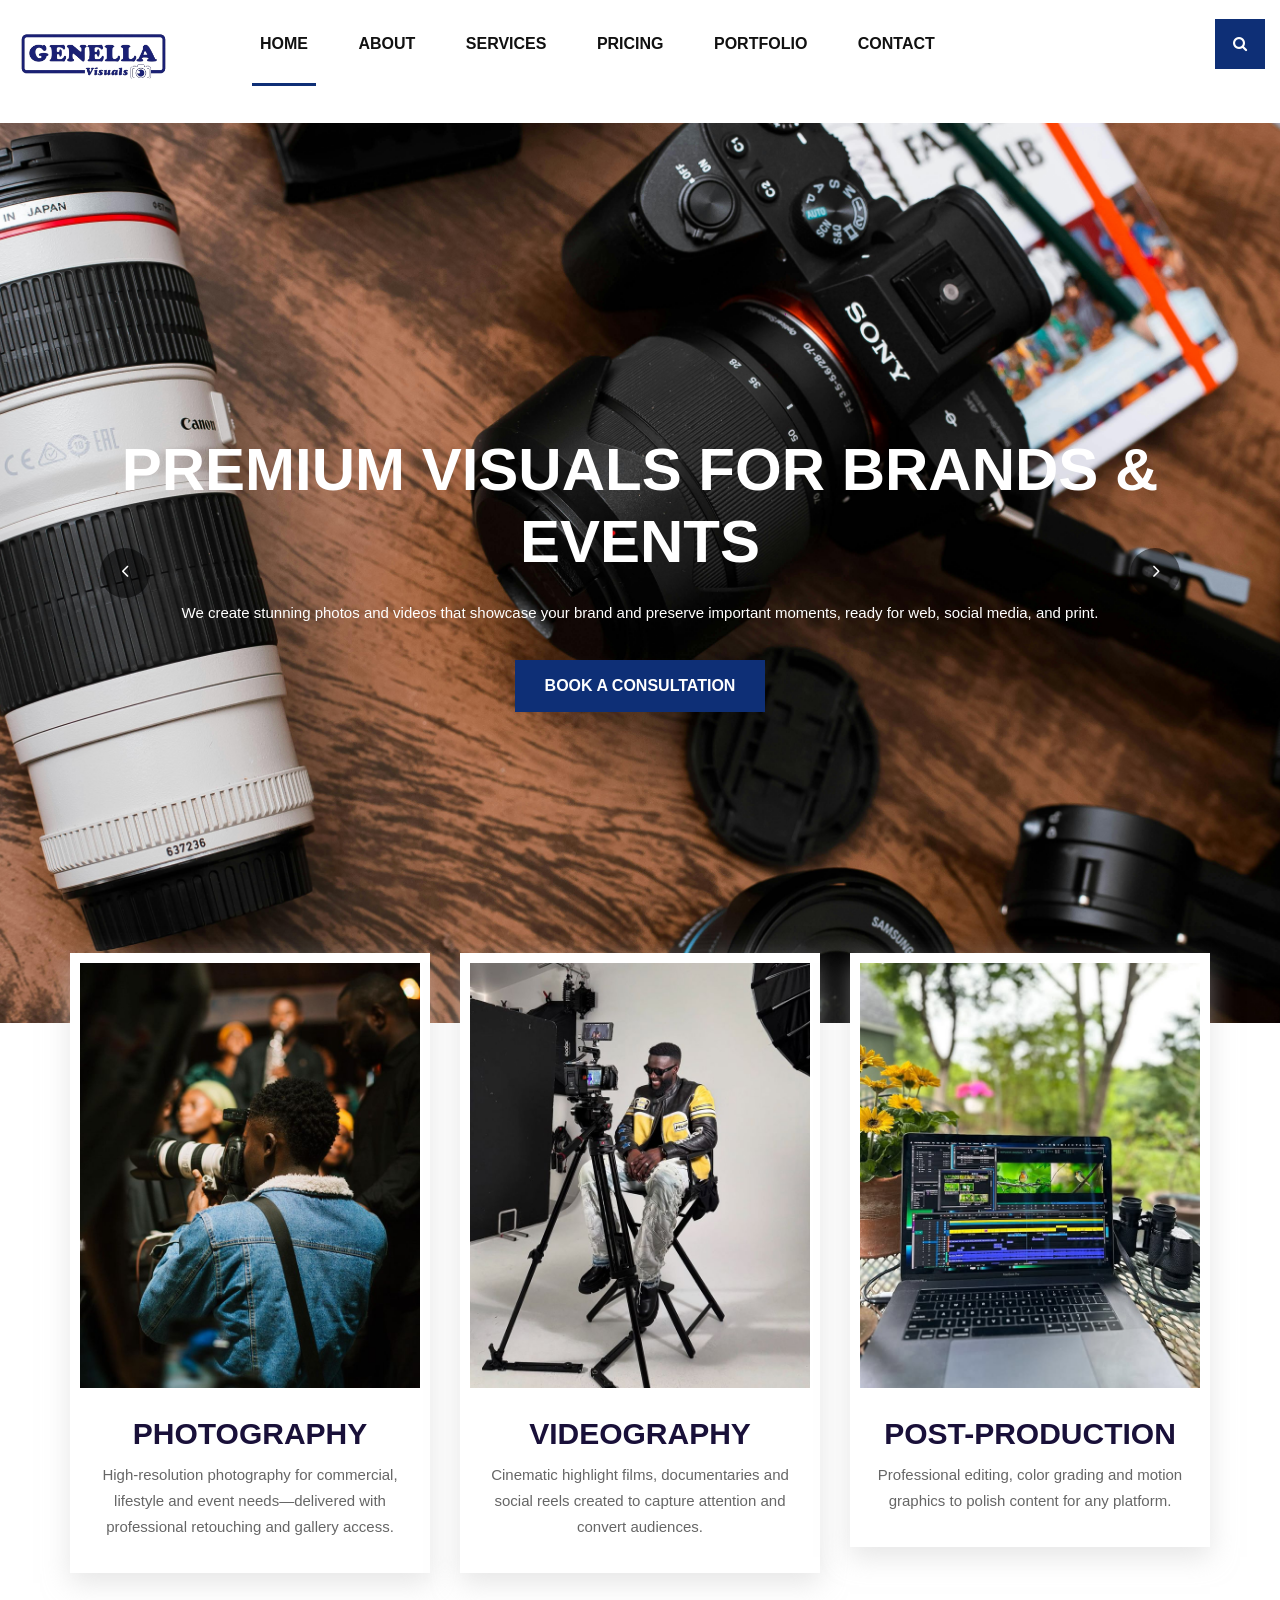
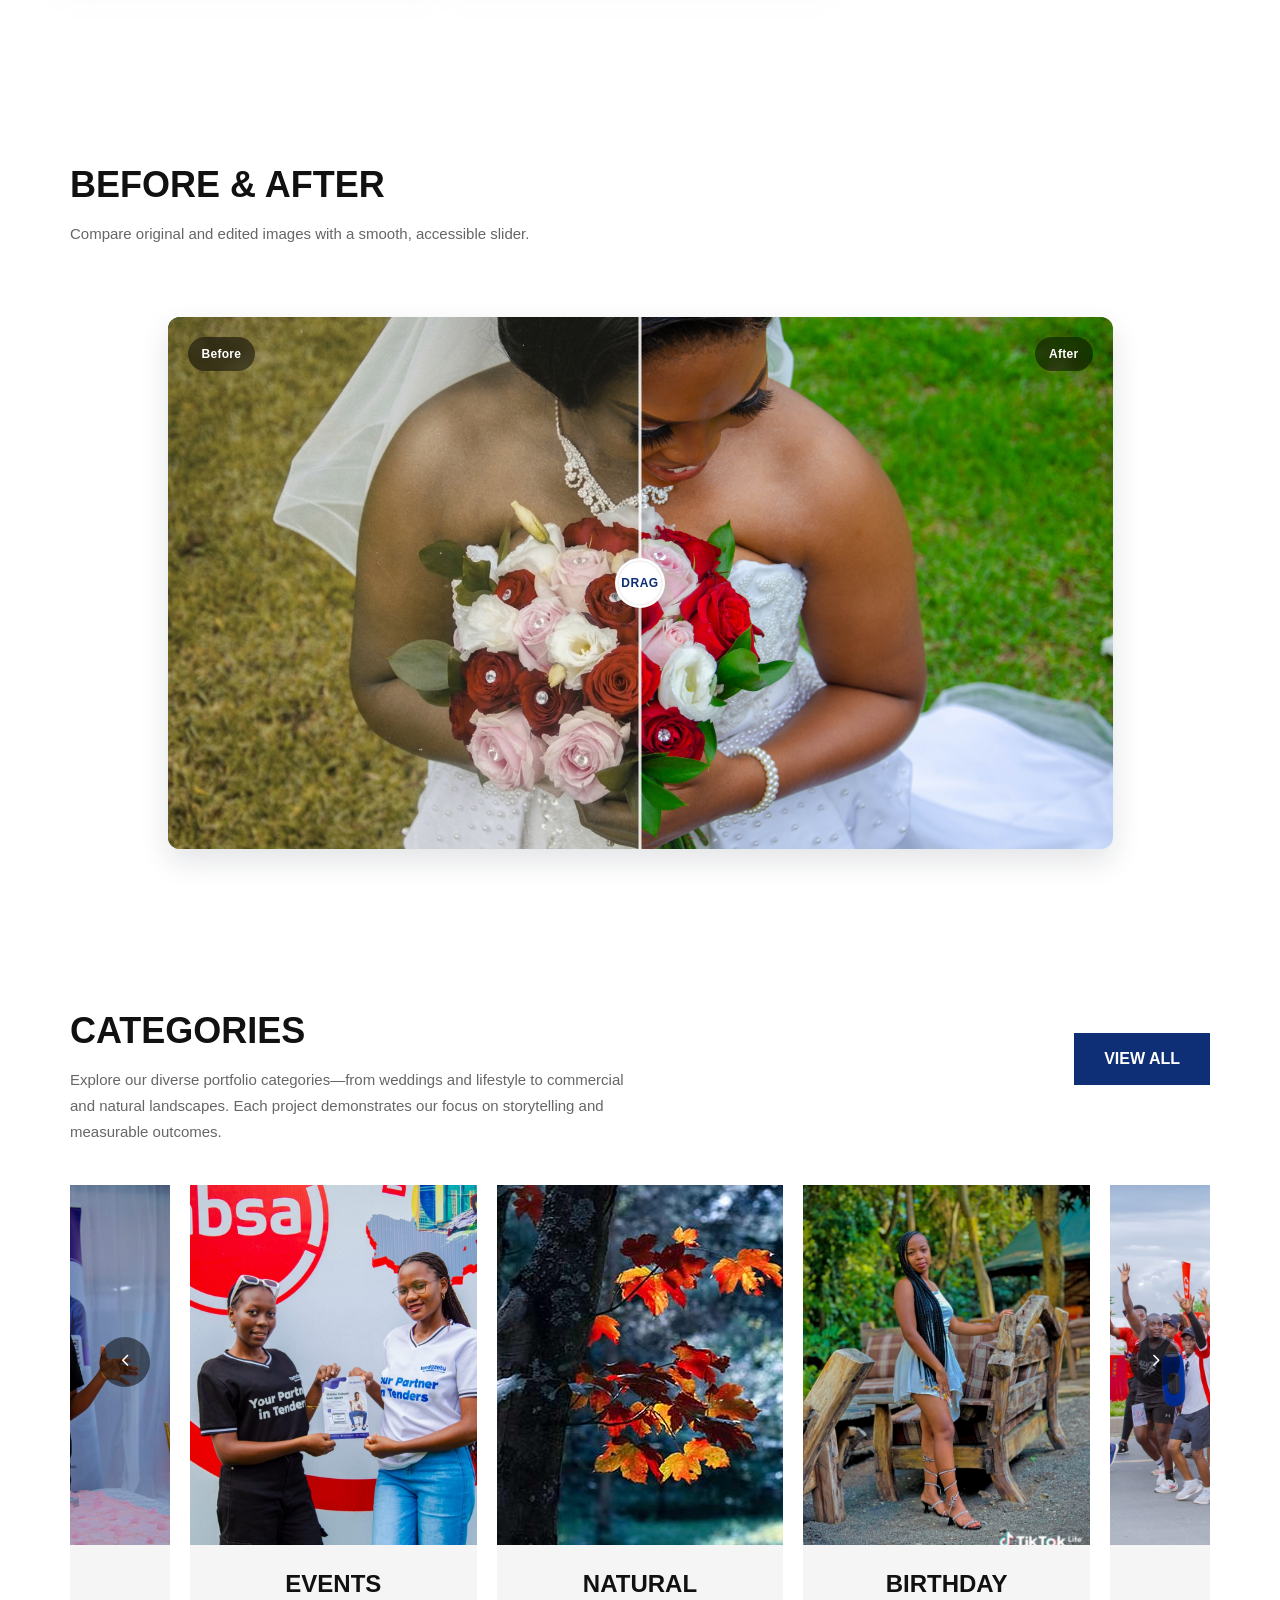
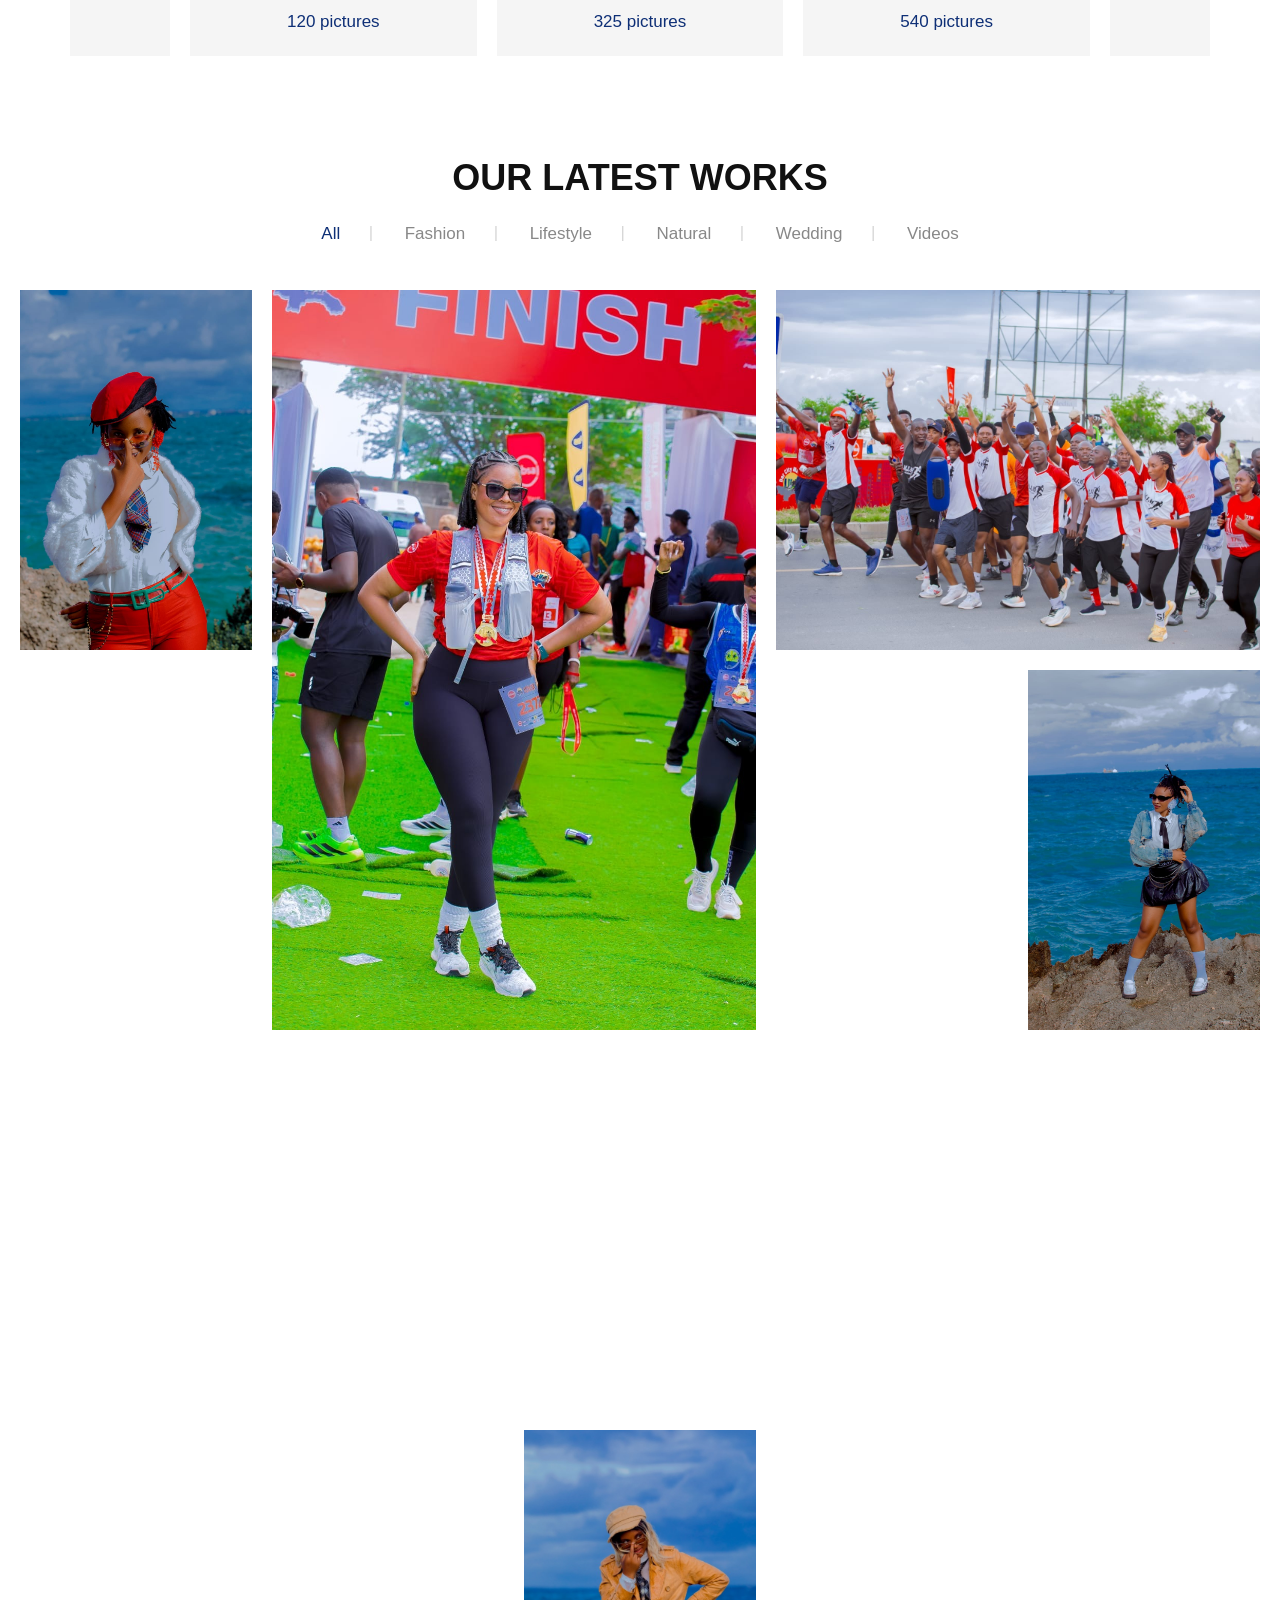
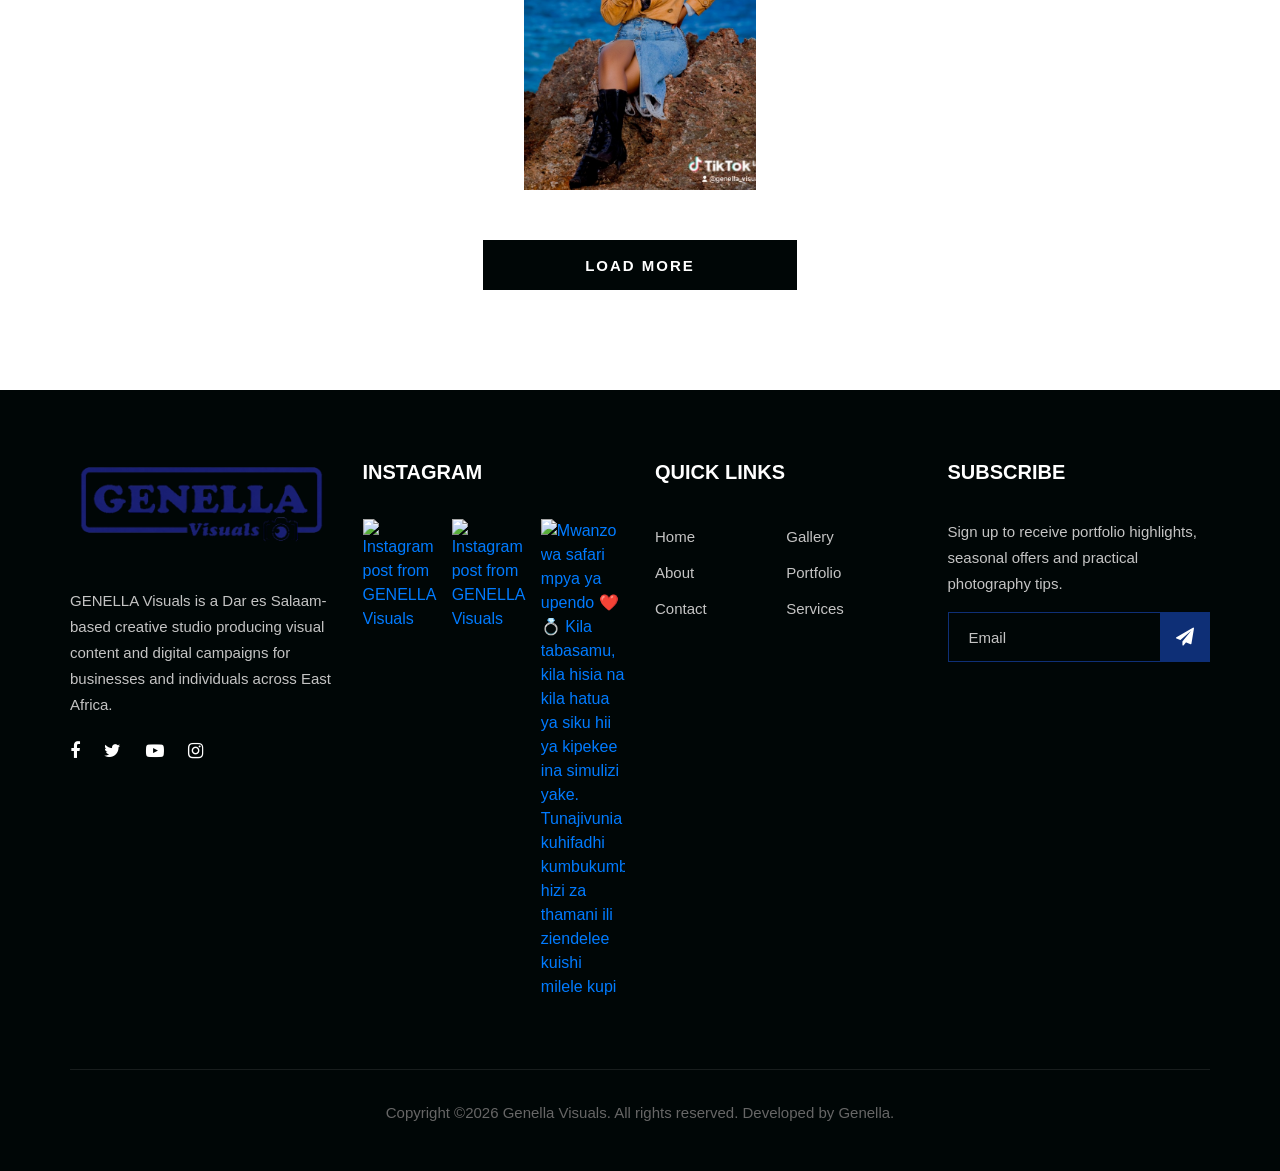
==== commit 9eaad54e: "V0.3 i have update the font" ====
--- a/index.html
+++ b/index.html
@@ -65,7 +65,9 @@
 <body>
     <!-- Page Preloder -->
     <div id="preloder">
-        <div class="loader"></div>
+        <div class="loader">
+            <img src="img/logo.png" alt="Genella Visuals">
+        </div>
     </div>
 
     <!-- Header Section Begin -->
@@ -397,9 +399,15 @@
                     <div class="fs-widget">
                         <h5>Instagram</h5>
                         <div class="fw-instagram" data-instagram-feed aria-live="polite">
-                            <img src="img/instagram/insta-1.jpg" alt="">
-                            <img src="img/instagram/insta-2.jpg" alt="">
-                            <img src="img/instagram/insta-3.jpg" alt="">
+<<<<<<< HEAD
+                            <img src="img/instagram/insta-1.jpg" alt="Insta image1">
+                            <img src="img/instagram/insta-2.jpg" alt="Insta image2">
+                            <img src="img/instagram/insta-3.jpg" alt="Insta image3">
+=======
+                            <img src="img/instagram/insta-1.jpg" alt="instagram photo 1">
+                            <img src="img/instagram/insta-2.jpg" alt="instagram photo 2">
+                            <img src="img/instagram/insta-3.jpg" alt="instagram photo 3">
+>>>>>>> b9bd5cc (V0.3 i have update the font)
                         </div>
                     </div>
                 </div>
@@ -465,4 +473,4 @@
     <script src="js/main.js"></script>
 </body>
 
-</html>+</html>
--- a/css/style.css
+++ b/css/style.css
@@ -154,7 +154,7 @@
 html,
 body {
 	height: 100%;
-	font-family: "Open Sans", sans-serif;
+	font-family: "Inter", sans-serif;
 	-webkit-font-smoothing: antialiased;
 	font-smoothing: antialiased;
 }
@@ -167,8 +167,8 @@
 h6 {
 	margin: 0;
 	color: #111111;
-	font-weight: 400;
-	font-family: "Quantico", sans-serif;
+	font-weight: 600;
+	font-family: "Poppins", sans-serif;
 }
 
 h1 {
@@ -197,7 +197,7 @@
 
 p {
 	font-size: 15px;
-	font-family: "Open Sans", sans-serif;
+	font-family: "Inter", sans-serif;
 	color: #666666;
 	font-weight: 400;
 	line-height: 26px;
@@ -286,7 +286,7 @@
 	background: #0E2F76;
 	text-transform: uppercase;
 	font-weight: 700;
-	font-family: "Quantico", sans-serif;
+	font-family: "Poppins", sans-serif;
 }
 
 .site-btn {
@@ -295,7 +295,7 @@
 	font-weight: 700;
 	text-transform: uppercase;
 	letter-spacing: 2px;
-	font-family: "Quantico", sans-serif;
+	font-family: "Poppins", sans-serif;
 	display: inline-block;
 	padding: 14px 30px 12px;
 	background: #0E2F76;
@@ -311,40 +311,85 @@
 	top: 0;
 	left: 0;
 	z-index: 999999;
-	background: #000;
+	background: #ffffff;
+	display: flex;
+	align-items: center;
+	justify-content: center;
+	transition: opacity 0.5s ease-out, visibility 0.5s ease-out;
+}
+
+#preloder.fade-out {
+	opacity: 0;
+	visibility: hidden;
 }
 
 .loader {
-	width: 40px;
-	height: 40px;
-	position: absolute;
-	top: 50%;
-	left: 50%;
-	margin-top: -13px;
-	margin-left: -13px;
-	border-radius: 60px;
-	animation: loader 0.8s linear infinite;
-	-webkit-animation: loader 0.8s linear infinite;
-}
-
-@keyframes loader {
+	width: 200px;
+	height: auto;
+	max-width: 80vw;
+	max-height: 80vh;
+	position: relative;
+	animation: logoFadeInOut 2s ease-in-out infinite;
+	-webkit-animation: logoFadeInOut 2s ease-in-out infinite;
+}
+
+.loader img {
+	width: 100%;
+	height: auto;
+	display: block;
+	object-fit: contain;
+}
+
+/* Logo Animation - Smooth Fade and Pulse Effect */
+@keyframes logoFadeInOut {
 	0% {
-		-webkit-transform: rotate(0deg);
-		transform: rotate(0deg);
-		border: 4px solid #f44336;
-		border-left-color: transparent;
+		opacity: 0.4;
+		transform: scale(0.95);
 	}
 	50% {
-		-webkit-transform: rotate(180deg);
-		transform: rotate(180deg);
-		border: 4px solid #673ab7;
-		border-left-color: transparent;
+		opacity: 1;
+		transform: scale(1);
 	}
 	100% {
-		-webkit-transform: rotate(360deg);
-		transform: rotate(360deg);
-		border: 4px solid #f44336;
-		border-left-color: transparent;
+		opacity: 0.4;
+		transform: scale(0.95);
+	}
+}
+
+@-webkit-keyframes logoFadeInOut {
+	0% {
+		opacity: 0.4;
+		-webkit-transform: scale(0.95);
+		transform: scale(0.95);
+	}
+	50% {
+		opacity: 1;
+		-webkit-transform: scale(1);
+		transform: scale(1);
+	}
+	100% {
+		opacity: 0.4;
+		-webkit-transform: scale(0.95);
+		transform: scale(0.95);
+	}
+}
+
+/* Responsive adjustments for different screen sizes */
+@media only screen and (max-width: 767px) {
+	.loader {
+		width: 150px;
+	}
+}
+
+@media only screen and (max-width: 479px) {
+	.loader {
+		width: 120px;
+	}
+}
+
+@media only screen and (min-width: 1200px) {
+	.loader {
+		width: 250px;
 	}
 }
 
@@ -498,7 +543,7 @@
 	display: block;
 	padding: 32px 8px 30px;
 	position: relative;
-	font-family: "Quantico", sans-serif;
+	font-family: "Poppins", sans-serif;
 }
 
 .nav-menu ul li a:after {
@@ -904,7 +949,7 @@
 
 .portfolio-filter .pf-item .pf-text span {
 	font-size: 15px;
-	co0E2F76;
+	color: #0E2F76;
 	position: relative;
 	top: 40px;
 	-webkit-transition: all 0.6s;
@@ -939,7 +984,7 @@
 	display: inline-block;
 	padding: 15px 102px 13px;
 	background: #000606;
-	font-family: "Quantico", sans-serif;
+	font-family: "Poppins", sans-serif;
 }
 
 /*---------------------
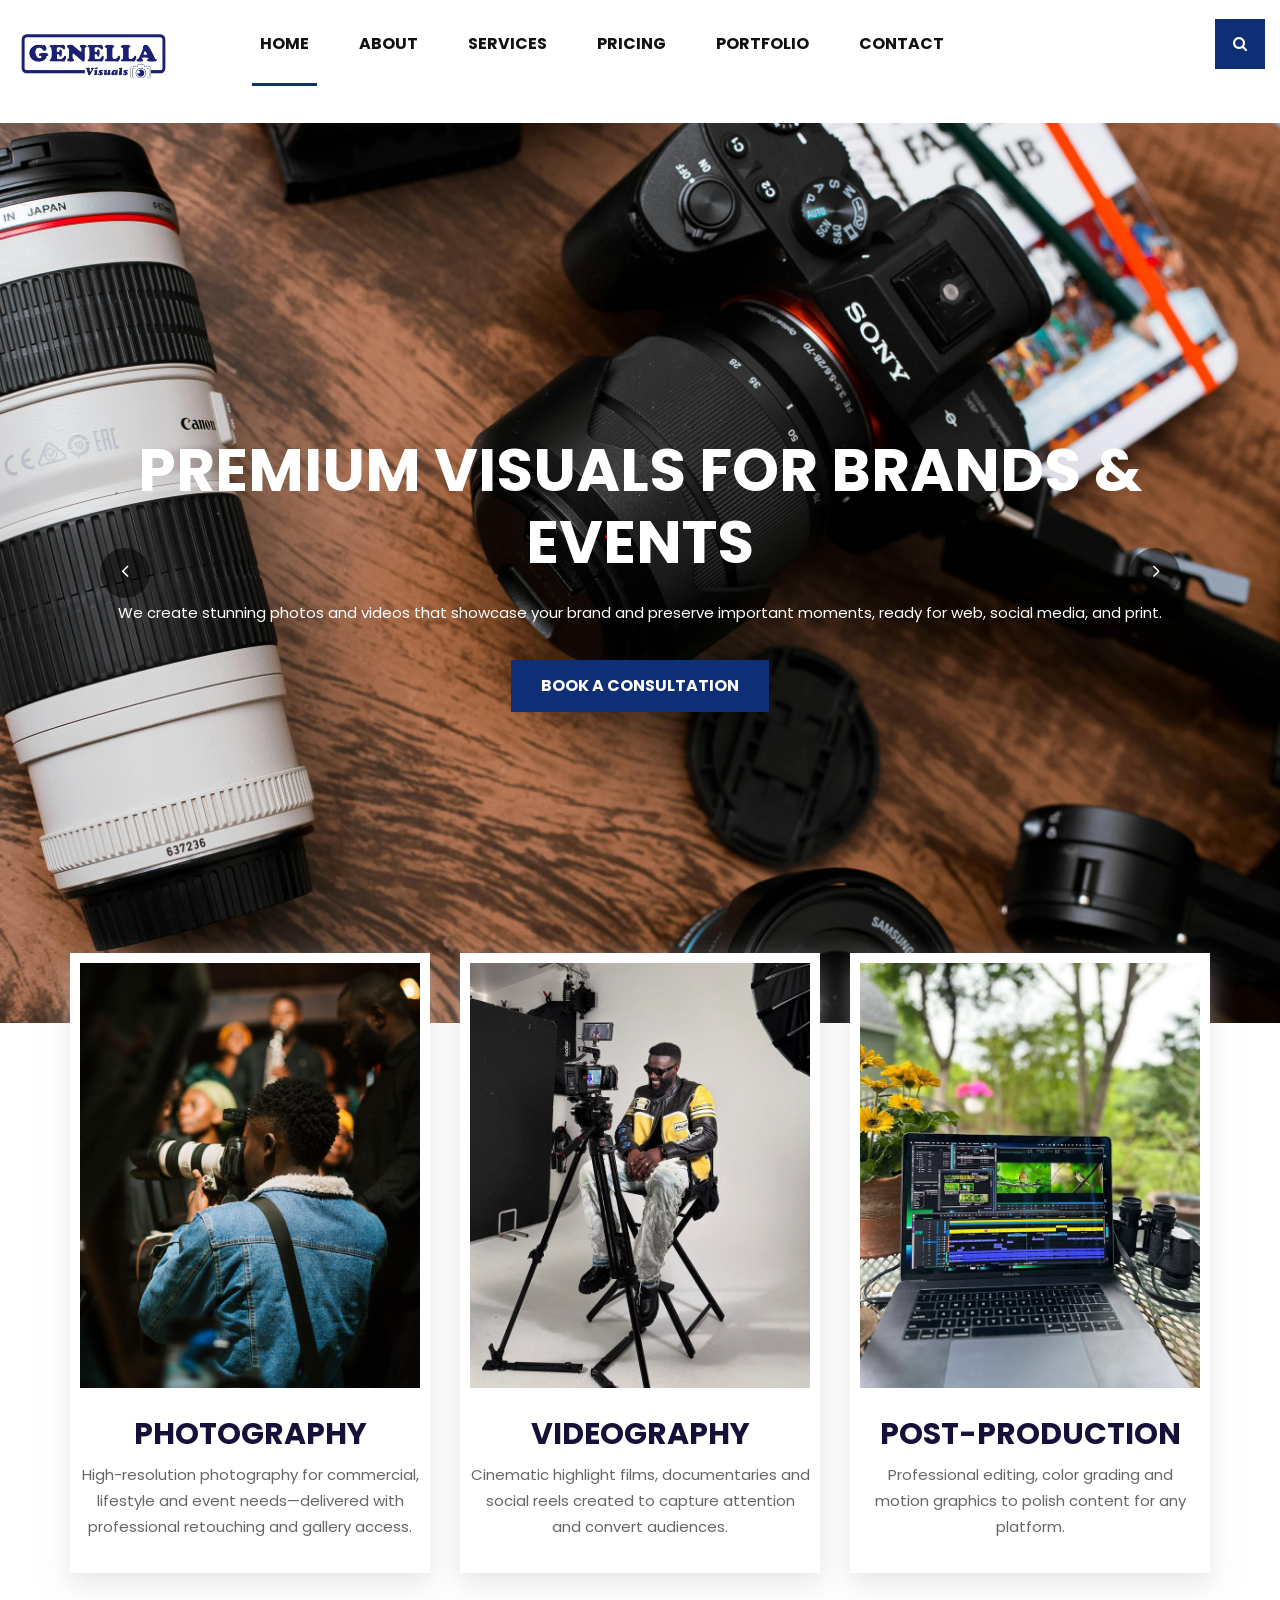
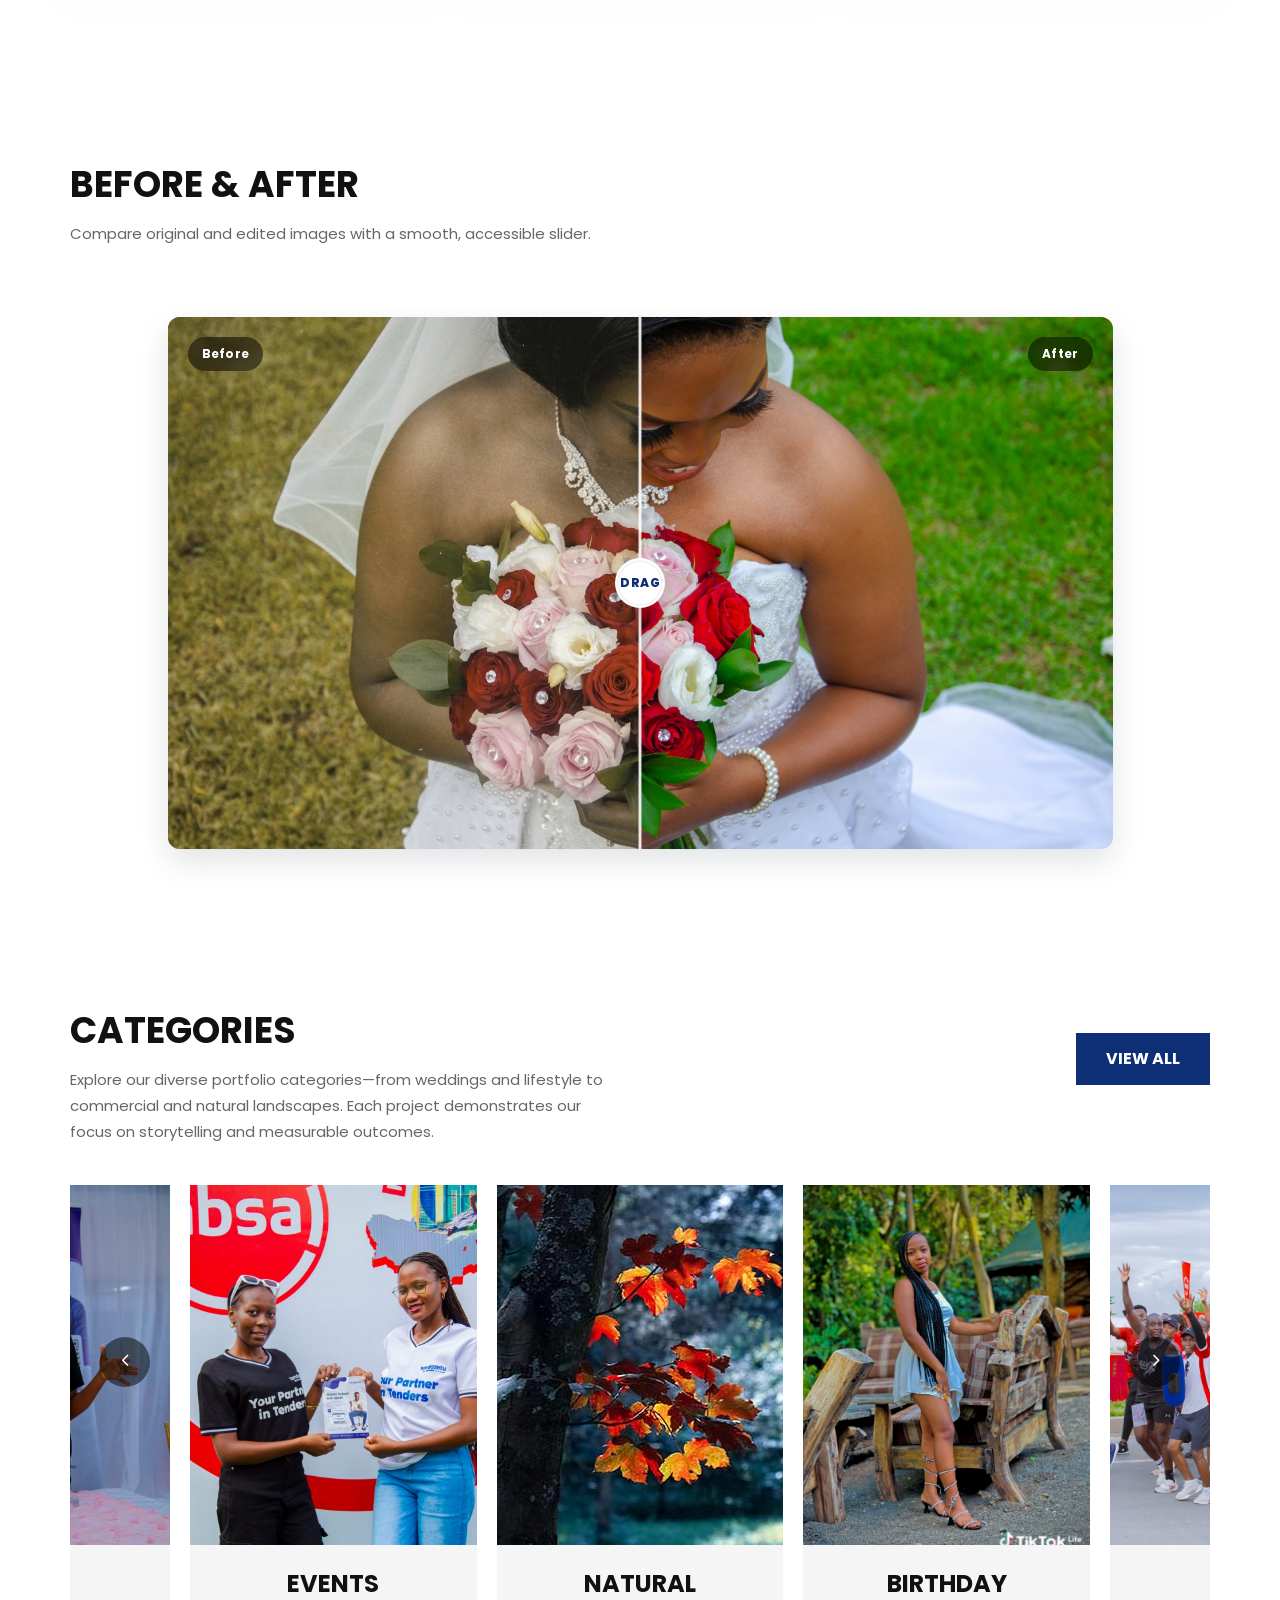
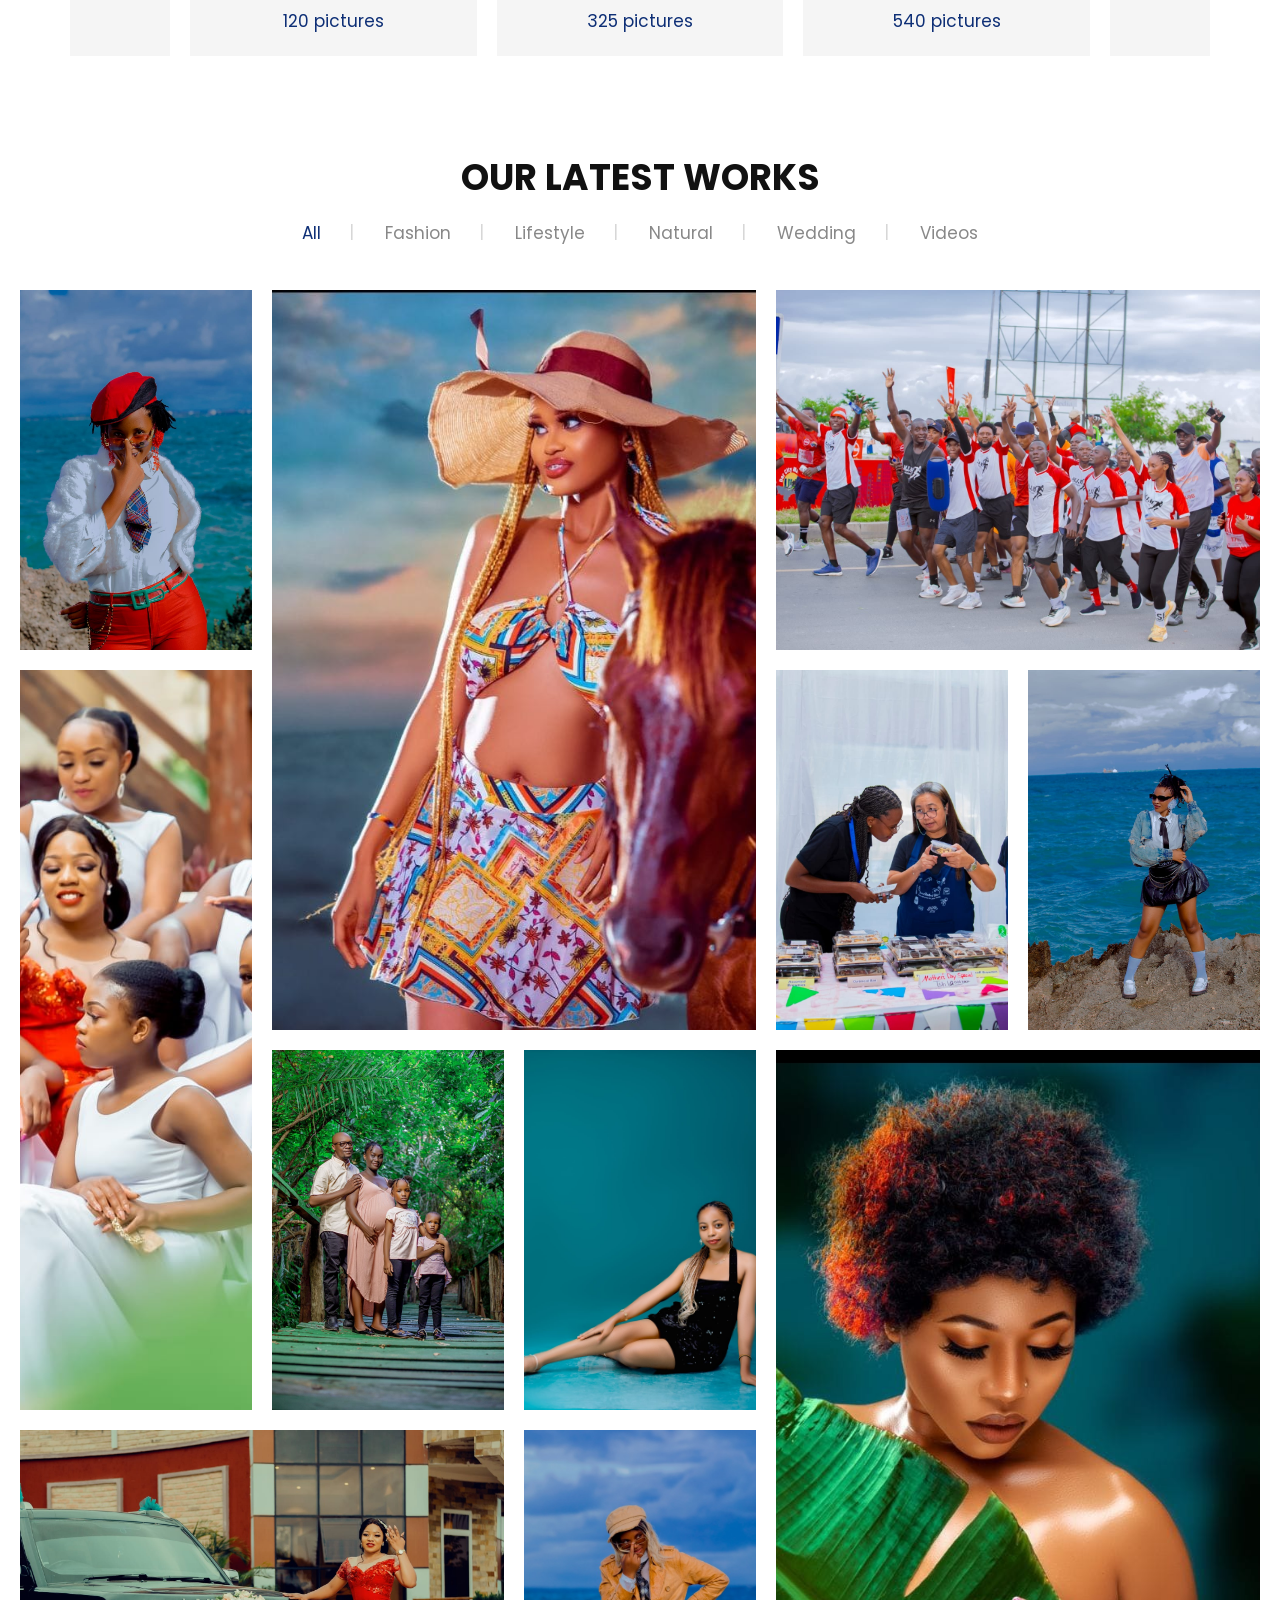
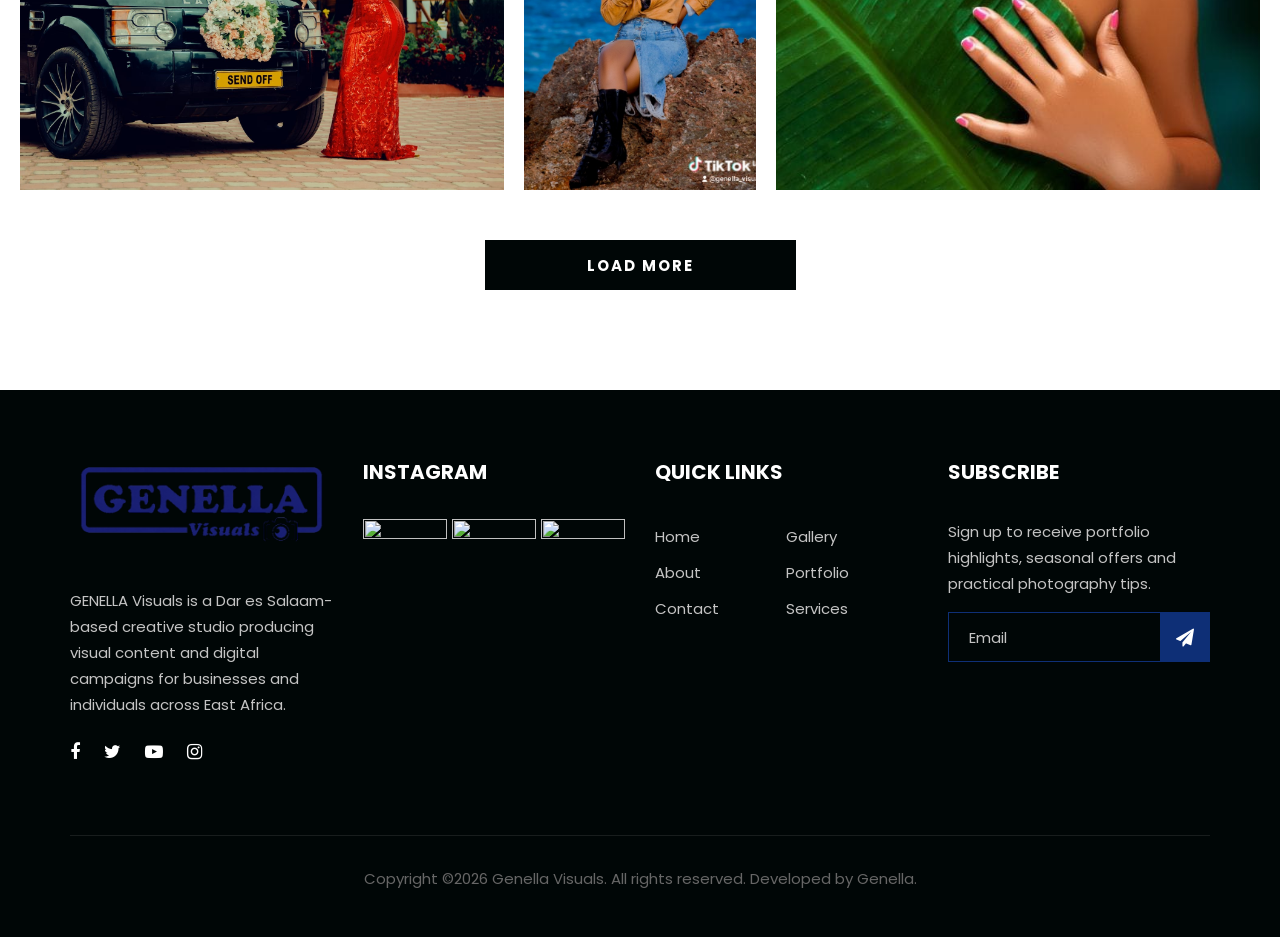
==== commit a90a86fd: "I have updated pricing page" ====
--- a/index.html
+++ b/index.html
@@ -49,8 +49,7 @@
     </script>
 
     <!-- Google Font -->
-    <link href="https://fonts.googleapis.com/css?family=Quantico:400,700&display=swap" rel="stylesheet">
-    <link href="https://fonts.googleapis.com/css?family=Open+Sans:400,600,700&display=swap" rel="stylesheet">
+    <link href="https://fonts.googleapis.com/css2?family=Poppins:wght@400;500;600;700;800&display=swap" rel="stylesheet">
 
     <!-- Css Styles -->
     <link rel="stylesheet" href="css/bootstrap.min.css" type="text/css">
--- a/css/style.css
+++ b/css/style.css
@@ -29,6 +29,684 @@
 
 .ba-compare-wrapper {
 	margin: 30px 0 60px;
+}
+
+/*---------------------
+  GENELLA Pricing Page
+-----------------------*/
+
+.gv-pricing-page,
+.gv-pricing-page p,
+.gv-pricing-page a,
+.gv-pricing-page li,
+.gv-pricing-hero,
+.gv-final-cta {
+	font-family: "Poppins", sans-serif;
+}
+
+.gv-pricing-page h1,
+.gv-pricing-page h2,
+.gv-pricing-page h3,
+.gv-pricing-hero h1,
+.gv-final-cta h2 {
+	font-family: "Poppins", sans-serif;
+}
+
+.gv-pricing-hero {
+	position: relative;
+	min-height: 620px;
+	display: flex;
+	align-items: center;
+	background-image: url("../img/hero/hero-11.jpg");
+	background-size: cover;
+	background-position: center;
+	color: #ffffff;
+	overflow: hidden;
+}
+
+.gv-pricing-hero__overlay {
+	position: absolute;
+	inset: 0;
+	background: linear-gradient(90deg, rgba(4, 17, 44, 0.92) 0%, rgba(14, 47, 118, 0.74) 48%, rgba(4, 17, 44, 0.34) 100%);
+}
+
+.gv-pricing-hero .container {
+	position: relative;
+	z-index: 2;
+}
+
+.gv-breadcrumb {
+	margin-bottom: 35px;
+	font-size: 14px;
+	font-weight: 600;
+}
+
+.gv-breadcrumb a {
+	color: rgba(255, 255, 255, 0.85);
+	margin-right: 14px;
+}
+
+.gv-breadcrumb span {
+	color: #ffffff;
+	position: relative;
+	padding-left: 18px;
+}
+
+.gv-breadcrumb span:before {
+	content: "/";
+	position: absolute;
+	left: 0;
+	color: rgba(255, 255, 255, 0.55);
+}
+
+.gv-eyebrow {
+	display: inline-flex;
+	align-items: center;
+	gap: 9px;
+	color: #0E2F76;
+	font-size: 13px;
+	font-weight: 800;
+	letter-spacing: 0.13em;
+	text-transform: uppercase;
+	margin-bottom: 14px;
+}
+
+.gv-pricing-hero .gv-eyebrow,
+.gv-final-cta .gv-eyebrow {
+	color: #ffffff;
+}
+
+.gv-eyebrow:before {
+	content: "";
+	width: 28px;
+	height: 2px;
+	background: currentColor;
+	border-radius: 99px;
+}
+
+.gv-pricing-hero h1 {
+	color: #ffffff;
+	font-size: 64px;
+	line-height: 1.05;
+	font-weight: 800;
+	margin-bottom: 22px;
+}
+
+.gv-pricing-hero p {
+	max-width: 720px;
+	color: rgba(255, 255, 255, 0.86);
+	font-size: 18px;
+	line-height: 1.8;
+	margin-bottom: 34px;
+}
+
+.gv-hero-actions {
+	display: flex;
+	flex-wrap: wrap;
+	gap: 14px;
+}
+
+.gv-btn {
+	display: inline-flex;
+	align-items: center;
+	justify-content: center;
+	min-height: 52px;
+	padding: 15px 28px;
+	border-radius: 999px;
+	font-size: 14px;
+	font-weight: 800;
+	letter-spacing: 0.04em;
+	text-transform: uppercase;
+	transition: all 0.25s ease;
+}
+
+.gv-btn:hover,
+.gv-btn:focus {
+	text-decoration: none;
+	transform: translateY(-2px);
+}
+
+.gv-btn-primary {
+	background: #0E2F76;
+	color: #ffffff;
+	box-shadow: 0 18px 35px rgba(14, 47, 118, 0.25);
+}
+
+.gv-btn-primary:hover,
+.gv-btn-primary:focus {
+	background: #092257;
+	color: #ffffff;
+}
+
+.gv-btn-secondary {
+	color: #ffffff;
+	border: 1px solid rgba(255, 255, 255, 0.55);
+	background: rgba(255, 255, 255, 0.08);
+	backdrop-filter: blur(10px);
+}
+
+.gv-btn-secondary:hover,
+.gv-btn-secondary:focus {
+	background: #ffffff;
+	color: #0E2F76;
+}
+
+.gv-btn-outline {
+	color: #0E2F76;
+	border: 1px solid rgba(14, 47, 118, 0.18);
+	background: #ffffff;
+}
+
+.gv-btn-outline:hover,
+.gv-btn-outline:focus {
+	background: #0E2F76;
+	color: #ffffff;
+	border-color: #0E2F76;
+}
+
+.gv-btn-light {
+	color: #0E2F76;
+	background: #ffffff;
+}
+
+.gv-btn-light:hover,
+.gv-btn-light:focus {
+	color: #0E2F76;
+	background: #f4f7ff;
+}
+
+.gv-hero-panel {
+	background: rgba(255, 255, 255, 0.94);
+	border-radius: 22px;
+	padding: 34px;
+	color: #111111;
+	box-shadow: 0 30px 80px rgba(0, 0, 0, 0.26);
+	border: 1px solid rgba(255, 255, 255, 0.45);
+}
+
+.gv-hero-panel span {
+	display: block;
+	color: #68738a;
+	font-weight: 700;
+	margin-bottom: 5px;
+}
+
+.gv-hero-panel strong {
+	display: block;
+	color: #0E2F76;
+	font-family: "Poppins", sans-serif;
+	font-size: 36px;
+	line-height: 1.1;
+	margin-bottom: 14px;
+}
+
+.gv-hero-panel p {
+	color: #4f5b70;
+	font-size: 15px;
+	line-height: 1.7;
+	margin: 0;
+}
+
+.gv-section {
+	padding: 100px 0;
+	background: #ffffff;
+}
+
+.gv-section-soft {
+	background: #f6f8fc;
+}
+
+.gv-section-heading {
+	max-width: 780px;
+	margin: 0 auto 48px;
+}
+
+.gv-section-heading h2 {
+	color: #111111;
+	font-size: 42px;
+	font-weight: 800;
+	line-height: 1.18;
+	margin-bottom: 15px;
+}
+
+.gv-section-heading p {
+	color: #657187;
+	font-size: 16px;
+	line-height: 1.75;
+	margin: 0;
+}
+
+.gv-price-card {
+	position: relative;
+	height: calc(100% - 30px);
+	background: #ffffff;
+	border: 1px solid rgba(14, 47, 118, 0.08);
+	border-radius: 20px;
+	padding: 34px;
+	margin-bottom: 30px;
+	box-shadow: 0 18px 55px rgba(15, 34, 68, 0.09);
+	transition: transform 0.25s ease, box-shadow 0.25s ease, border-color 0.25s ease;
+}
+
+.gv-price-card:hover {
+	transform: translateY(-8px);
+	box-shadow: 0 28px 70px rgba(15, 34, 68, 0.16);
+	border-color: rgba(14, 47, 118, 0.22);
+}
+
+.gv-price-card--featured {
+	border: 2px solid #0E2F76;
+	box-shadow: 0 28px 80px rgba(14, 47, 118, 0.18);
+}
+
+.gv-price-card--premium {
+	background: linear-gradient(180deg, #ffffff 0%, #f7f9ff 100%);
+	border: 2px solid rgba(14, 47, 118, 0.42);
+}
+
+.gv-badge {
+	position: absolute;
+	top: 18px;
+	right: 18px;
+	background: #0E2F76;
+	color: #ffffff;
+	border-radius: 999px;
+	padding: 8px 14px;
+	font-size: 11px;
+	font-weight: 800;
+	letter-spacing: 0.08em;
+	text-transform: uppercase;
+}
+
+.gv-price-card__head {
+	padding-bottom: 22px;
+	border-bottom: 1px solid #edf0f6;
+	margin-bottom: 22px;
+}
+
+.gv-card-label {
+	display: block;
+	color: #0E2F76;
+	font-size: 13px;
+	font-weight: 800;
+	letter-spacing: 0.09em;
+	text-transform: uppercase;
+	margin-bottom: 12px;
+}
+
+.gv-price-card h3 {
+	color: #111111;
+	font-size: 32px;
+	font-weight: 800;
+	line-height: 1.1;
+	margin-bottom: 12px;
+}
+
+.gv-price-card__head p {
+	color: #657187;
+	font-size: 15px;
+	line-height: 1.65;
+	margin: 0;
+}
+
+.gv-feature-list {
+	margin: 0 0 28px;
+	padding: 0;
+}
+
+.gv-feature-list li {
+	position: relative;
+	list-style: none;
+	color: #4f5b70;
+	font-size: 14px;
+	line-height: 1.6;
+	padding: 0 0 12px 28px;
+}
+
+.gv-feature-list li:before {
+	content: "\f00c";
+	font-family: "FontAwesome";
+	position: absolute;
+	left: 0;
+	top: 1px;
+	width: 18px;
+	height: 18px;
+	border-radius: 50%;
+	background: rgba(14, 47, 118, 0.1);
+	color: #0E2F76;
+	font-size: 10px;
+	line-height: 18px;
+	text-align: center;
+}
+
+.gv-price-card .gv-btn {
+	width: 100%;
+}
+
+.gv-table-wrap {
+	overflow-x: auto;
+	background: #ffffff;
+	border-radius: 20px;
+	box-shadow: 0 18px 55px rgba(15, 34, 68, 0.09);
+	border: 1px solid #edf0f6;
+}
+
+.gv-comparison-table {
+	width: 100%;
+	min-width: 760px;
+	border-collapse: collapse;
+	font-family: "Poppins", sans-serif;
+}
+
+.gv-comparison-table th {
+	background: #0E2F76;
+	color: #ffffff;
+	font-size: 14px;
+	font-weight: 800;
+	text-transform: uppercase;
+	letter-spacing: 0.06em;
+	padding: 18px 22px;
+}
+
+.gv-comparison-table td {
+	color: #4f5b70;
+	font-size: 15px;
+	padding: 18px 22px;
+	border-bottom: 1px solid #edf0f6;
+}
+
+.gv-comparison-table tr:last-child td {
+	border-bottom: 0;
+}
+
+.gv-comparison-table td:first-child {
+	color: #111111;
+	font-weight: 800;
+}
+
+.gv-comparison-table tbody tr:nth-child(even) {
+	background: #f8faff;
+}
+
+.gv-addon-panel {
+	height: calc(100% - 30px);
+	background: #ffffff;
+	border-radius: 20px;
+	padding: 30px;
+	margin-bottom: 30px;
+	box-shadow: 0 18px 55px rgba(15, 34, 68, 0.08);
+	border: 1px solid rgba(14, 47, 118, 0.08);
+}
+
+.gv-addon-panel h3 {
+	color: #111111;
+	font-size: 24px;
+	font-weight: 800;
+	margin-bottom: 18px;
+}
+
+.gv-addon-item {
+	display: flex;
+	align-items: center;
+	justify-content: space-between;
+	gap: 18px;
+	padding: 16px 0;
+	border-bottom: 1px solid #edf0f6;
+}
+
+.gv-addon-item:last-child {
+	border-bottom: 0;
+}
+
+.gv-addon-item span {
+	color: #4f5b70;
+	font-weight: 600;
+}
+
+.gv-addon-item strong {
+	color: #0E2F76;
+	font-weight: 800;
+	white-space: nowrap;
+}
+
+.gv-event-grid {
+	display: grid;
+	grid-template-columns: repeat(7, 1fr);
+	gap: 14px;
+}
+
+.gv-event-card {
+	display: flex;
+	flex-direction: column;
+	align-items: center;
+	justify-content: center;
+	min-height: 130px;
+	text-align: center;
+	background: #ffffff;
+	border: 1px solid rgba(14, 47, 118, 0.08);
+	border-radius: 18px;
+	box-shadow: 0 14px 40px rgba(15, 34, 68, 0.07);
+	transition: all 0.25s ease;
+}
+
+.gv-event-card:hover {
+	transform: translateY(-6px);
+	background: #0E2F76;
+	color: #ffffff;
+}
+
+.gv-event-card i {
+	color: #0E2F76;
+	font-size: 28px;
+	margin-bottom: 13px;
+	transition: color 0.25s ease;
+}
+
+.gv-event-card:hover i {
+	color: #ffffff;
+}
+
+.gv-event-card span {
+	font-size: 13px;
+	font-weight: 800;
+	color: #111111;
+	line-height: 1.35;
+	transition: color 0.25s ease;
+}
+
+.gv-event-card:hover span {
+	color: #ffffff;
+}
+
+.gv-faq {
+	max-width: 900px;
+	margin: 0 auto;
+}
+
+.gv-faq-item {
+	background: #ffffff;
+	border: 1px solid rgba(14, 47, 118, 0.08);
+	border-radius: 16px;
+	margin-bottom: 14px;
+	box-shadow: 0 12px 35px rgba(15, 34, 68, 0.06);
+	overflow: hidden;
+}
+
+.gv-faq-item button {
+	position: relative;
+	width: 100%;
+	border: 0;
+	background: transparent;
+	color: #111111;
+	text-align: left;
+	font-family: "Poppins", sans-serif;
+	font-size: 17px;
+	font-weight: 700;
+	padding: 22px 58px 22px 24px;
+	cursor: pointer;
+}
+
+.gv-faq-item button:after {
+	content: "\f107";
+	font-family: "FontAwesome";
+	position: absolute;
+	right: 24px;
+	top: 50%;
+	transform: translateY(-50%) rotate(180deg);
+	color: #0E2F76;
+	transition: transform 0.25s ease;
+}
+
+.gv-faq-item button.collapsed:after {
+	transform: translateY(-50%);
+}
+
+.gv-faq-item p {
+	color: #657187;
+	line-height: 1.75;
+	padding: 0 24px 22px;
+	margin: 0;
+}
+
+.gv-final-cta {
+	padding: 95px 0;
+	background: linear-gradient(135deg, #061735 0%, #0E2F76 100%);
+	color: #ffffff;
+}
+
+.gv-final-cta__inner {
+	text-align: center;
+	max-width: 850px;
+	margin: 0 auto;
+}
+
+.gv-final-cta h2 {
+	color: #ffffff;
+	font-size: 44px;
+	font-weight: 800;
+	margin-bottom: 16px;
+}
+
+.gv-final-cta p {
+	color: rgba(255, 255, 255, 0.82);
+	font-size: 17px;
+	margin-bottom: 22px;
+}
+
+.gv-contact-line {
+	display: flex;
+	justify-content: center;
+	flex-wrap: wrap;
+	gap: 18px;
+	margin-bottom: 30px;
+}
+
+.gv-contact-line a {
+	color: #ffffff;
+	font-weight: 700;
+}
+
+.gv-contact-line a:hover {
+	color: #ffffff;
+	text-decoration: underline;
+}
+
+.gv-final-cta .gv-hero-actions {
+	justify-content: center;
+}
+
+@media only screen and (max-width: 1199px) {
+	.gv-event-grid {
+		grid-template-columns: repeat(4, 1fr);
+	}
+}
+
+@media only screen and (max-width: 991px) {
+	.gv-pricing-hero {
+		min-height: auto;
+		padding: 110px 0 80px;
+	}
+
+	.gv-pricing-hero h1 {
+		font-size: 48px;
+	}
+
+	.gv-hero-panel {
+		margin-top: 40px;
+	}
+
+	.gv-section {
+		padding: 80px 0;
+	}
+
+	.gv-event-grid {
+		grid-template-columns: repeat(3, 1fr);
+	}
+}
+
+@media only screen and (max-width: 767px) {
+	.gv-pricing-hero {
+		padding: 85px 0 65px;
+	}
+
+	.gv-pricing-hero h1 {
+		font-size: 38px;
+	}
+
+	.gv-pricing-hero p {
+		font-size: 16px;
+	}
+
+	.gv-section-heading h2,
+	.gv-final-cta h2 {
+		font-size: 32px;
+	}
+
+	.gv-price-card,
+	.gv-addon-panel,
+	.gv-hero-panel {
+		padding: 26px;
+		border-radius: 18px;
+	}
+
+	.gv-badge {
+		position: static;
+		display: inline-flex;
+		margin-bottom: 18px;
+	}
+
+	.gv-addon-item {
+		align-items: flex-start;
+		flex-direction: column;
+		gap: 5px;
+	}
+
+	.gv-event-grid {
+		grid-template-columns: repeat(2, 1fr);
+	}
+
+	.gv-hero-actions,
+	.gv-contact-line {
+		flex-direction: column;
+	}
+
+	.gv-btn {
+		width: 100%;
+	}
+}
+
+@media only screen and (max-width: 479px) {
+	.gv-pricing-hero h1 {
+		font-size: 32px;
+	}
+
+	.gv-section {
+		padding: 65px 0;
+	}
+
+	.gv-event-grid {
+		grid-template-columns: 1fr;
+	}
 }
 .ba-compare {
 	position: relative;
@@ -154,7 +832,7 @@
 html,
 body {
 	height: 100%;
-	font-family: "Inter", sans-serif;
+	font-family: "Poppins", sans-serif;
 	-webkit-font-smoothing: antialiased;
 	font-smoothing: antialiased;
 }
@@ -197,7 +875,7 @@
 
 p {
 	font-size: 15px;
-	font-family: "Inter", sans-serif;
+	font-family: "Poppins", sans-serif;
 	color: #666666;
 	font-weight: 400;
 	line-height: 26px;
@@ -1260,6 +1938,14 @@
 	margin-bottom: 30px;
 }
 
+.team-members-row {
+	justify-content: center;
+}
+
+.team-members-row > div {
+	margin-bottom: 30px;
+}
+
 .team-item img {
 	min-width: 100%;
 }
@@ -3094,4 +3780,4 @@
 		font-size: 36px;
 		line-height: normal;
 	}
-}+}
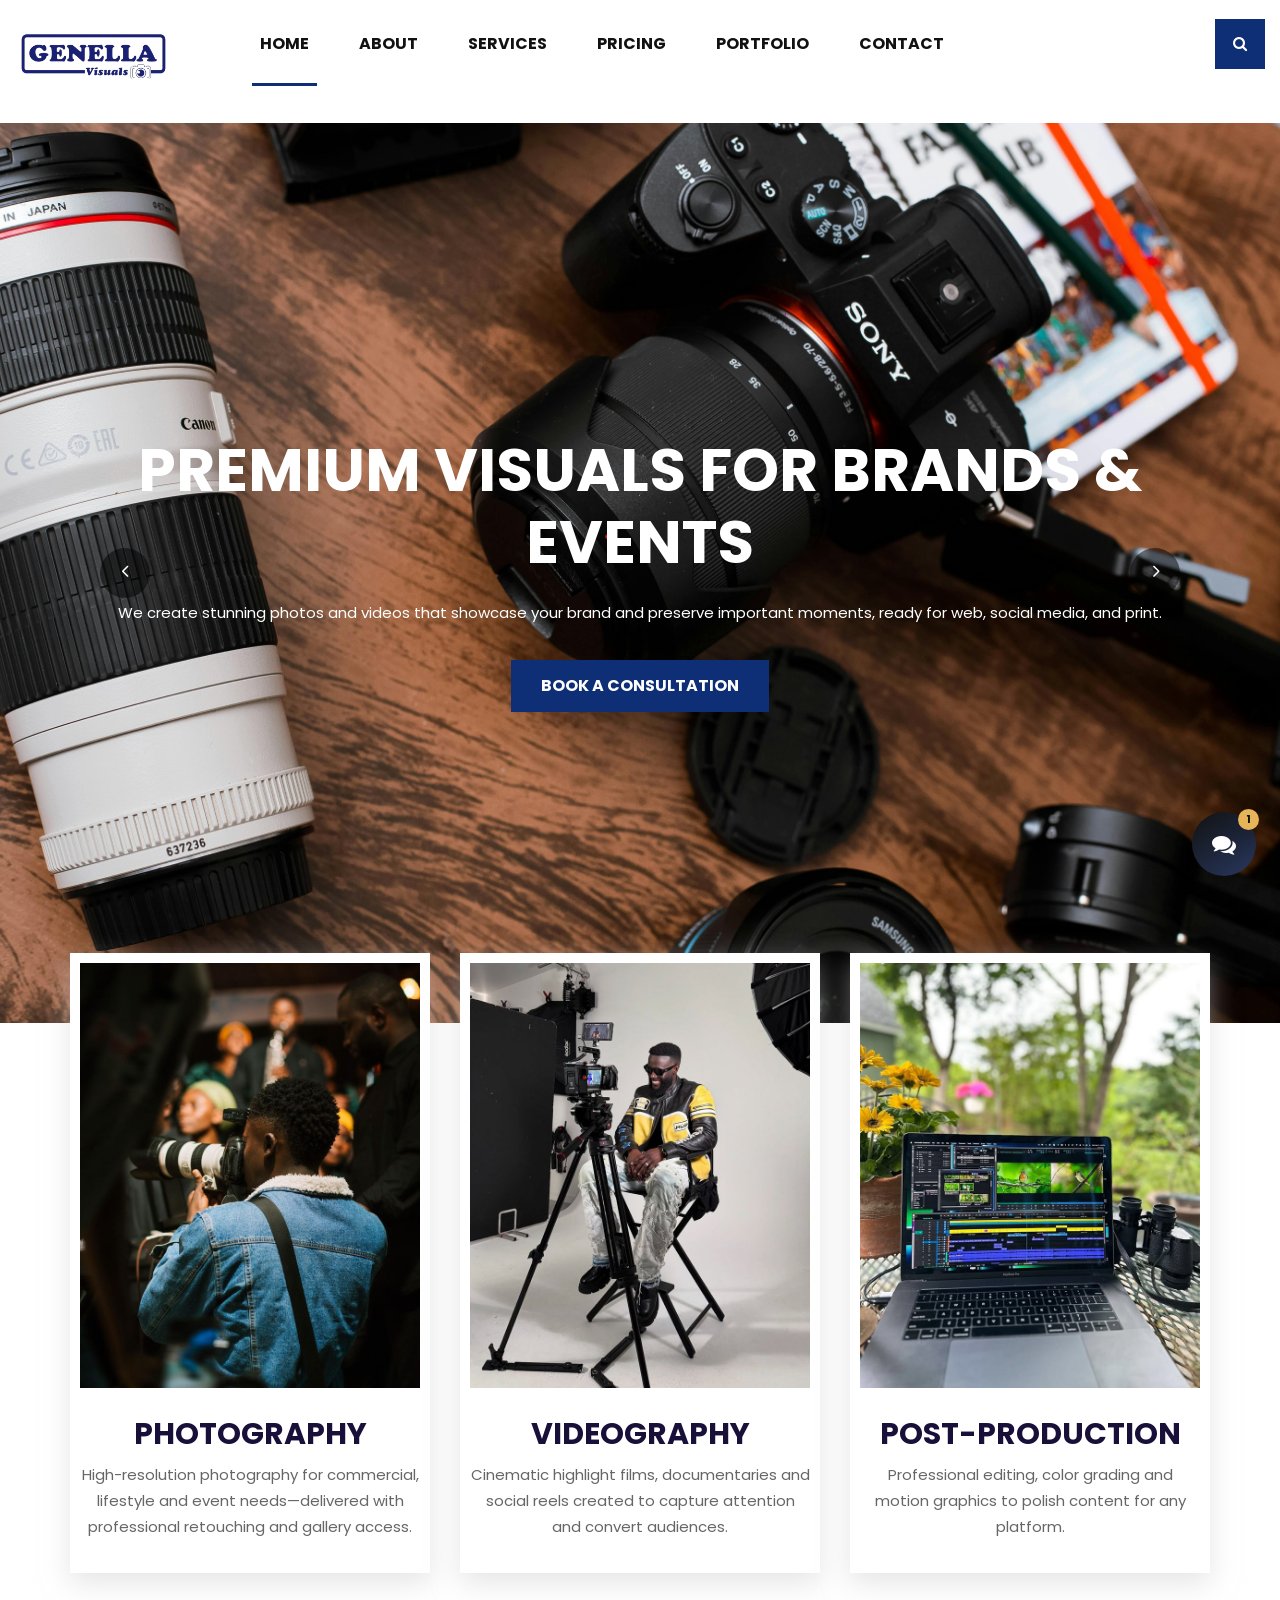
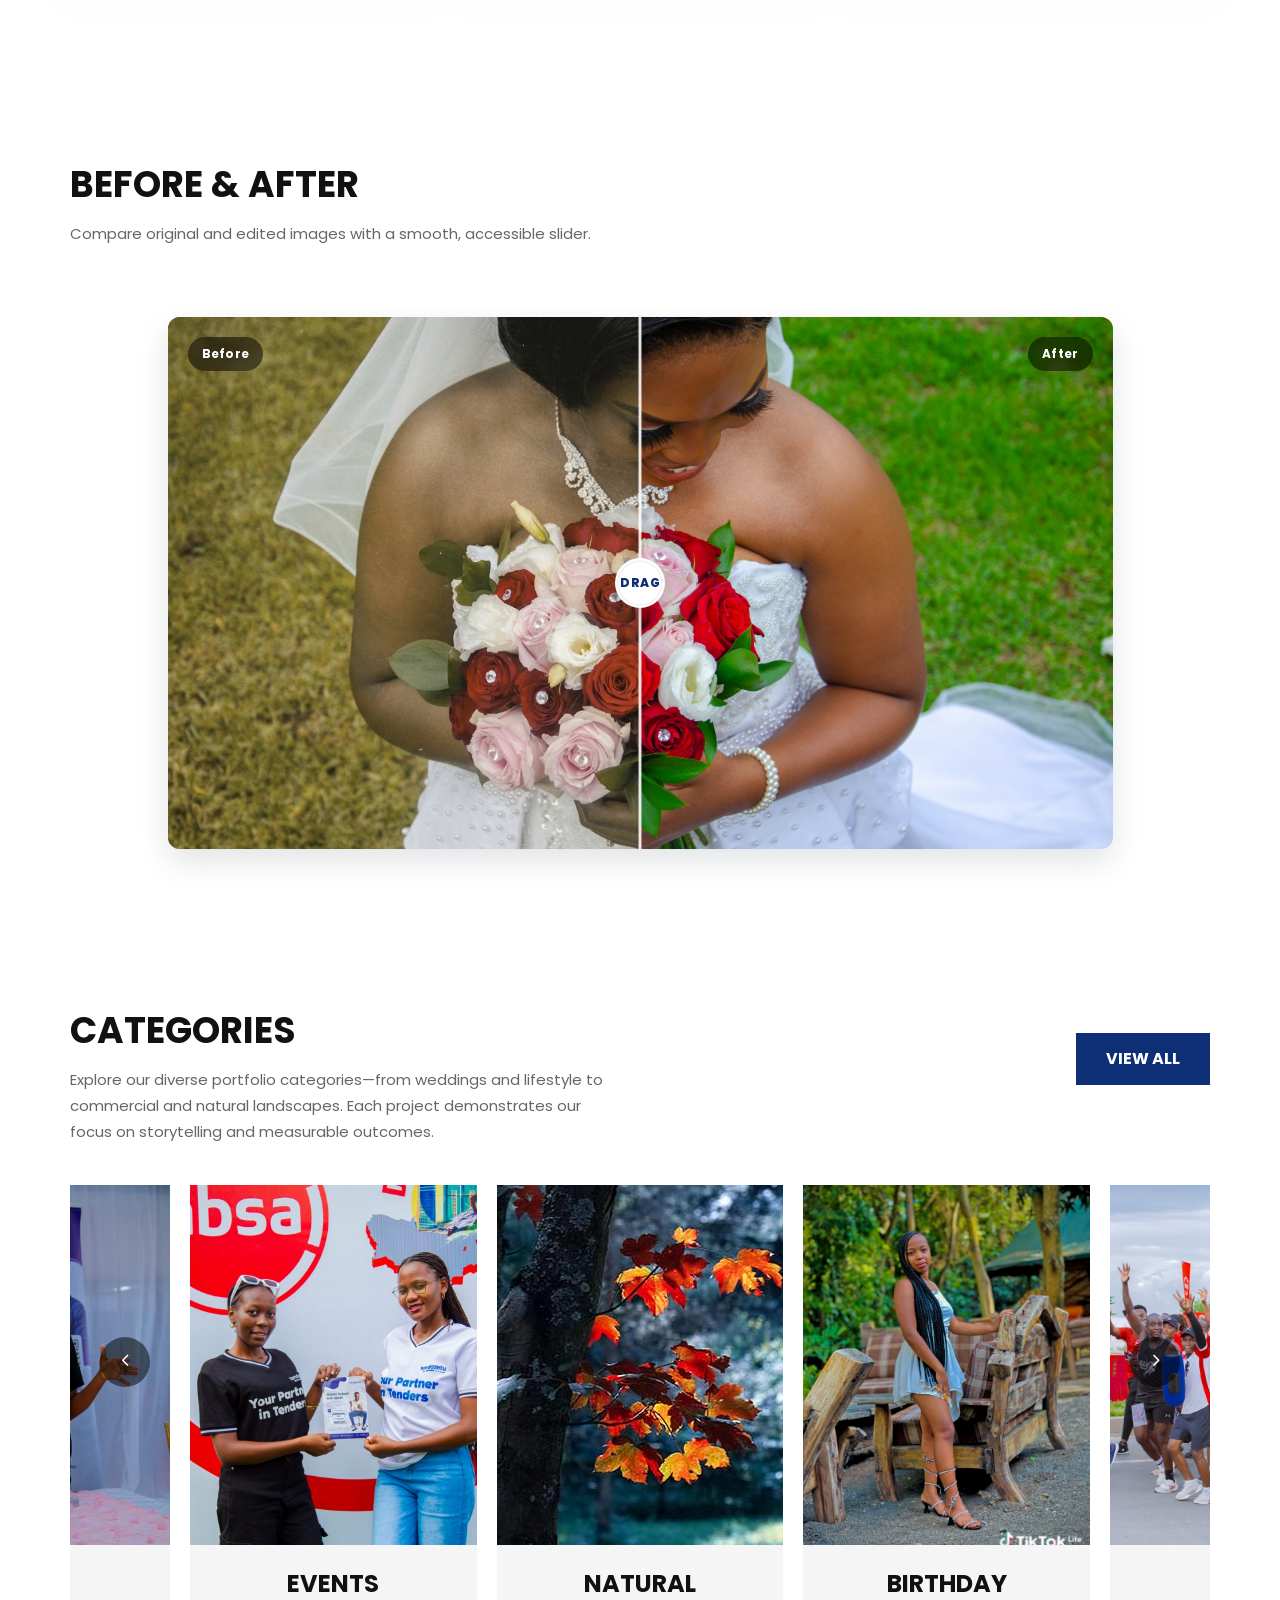
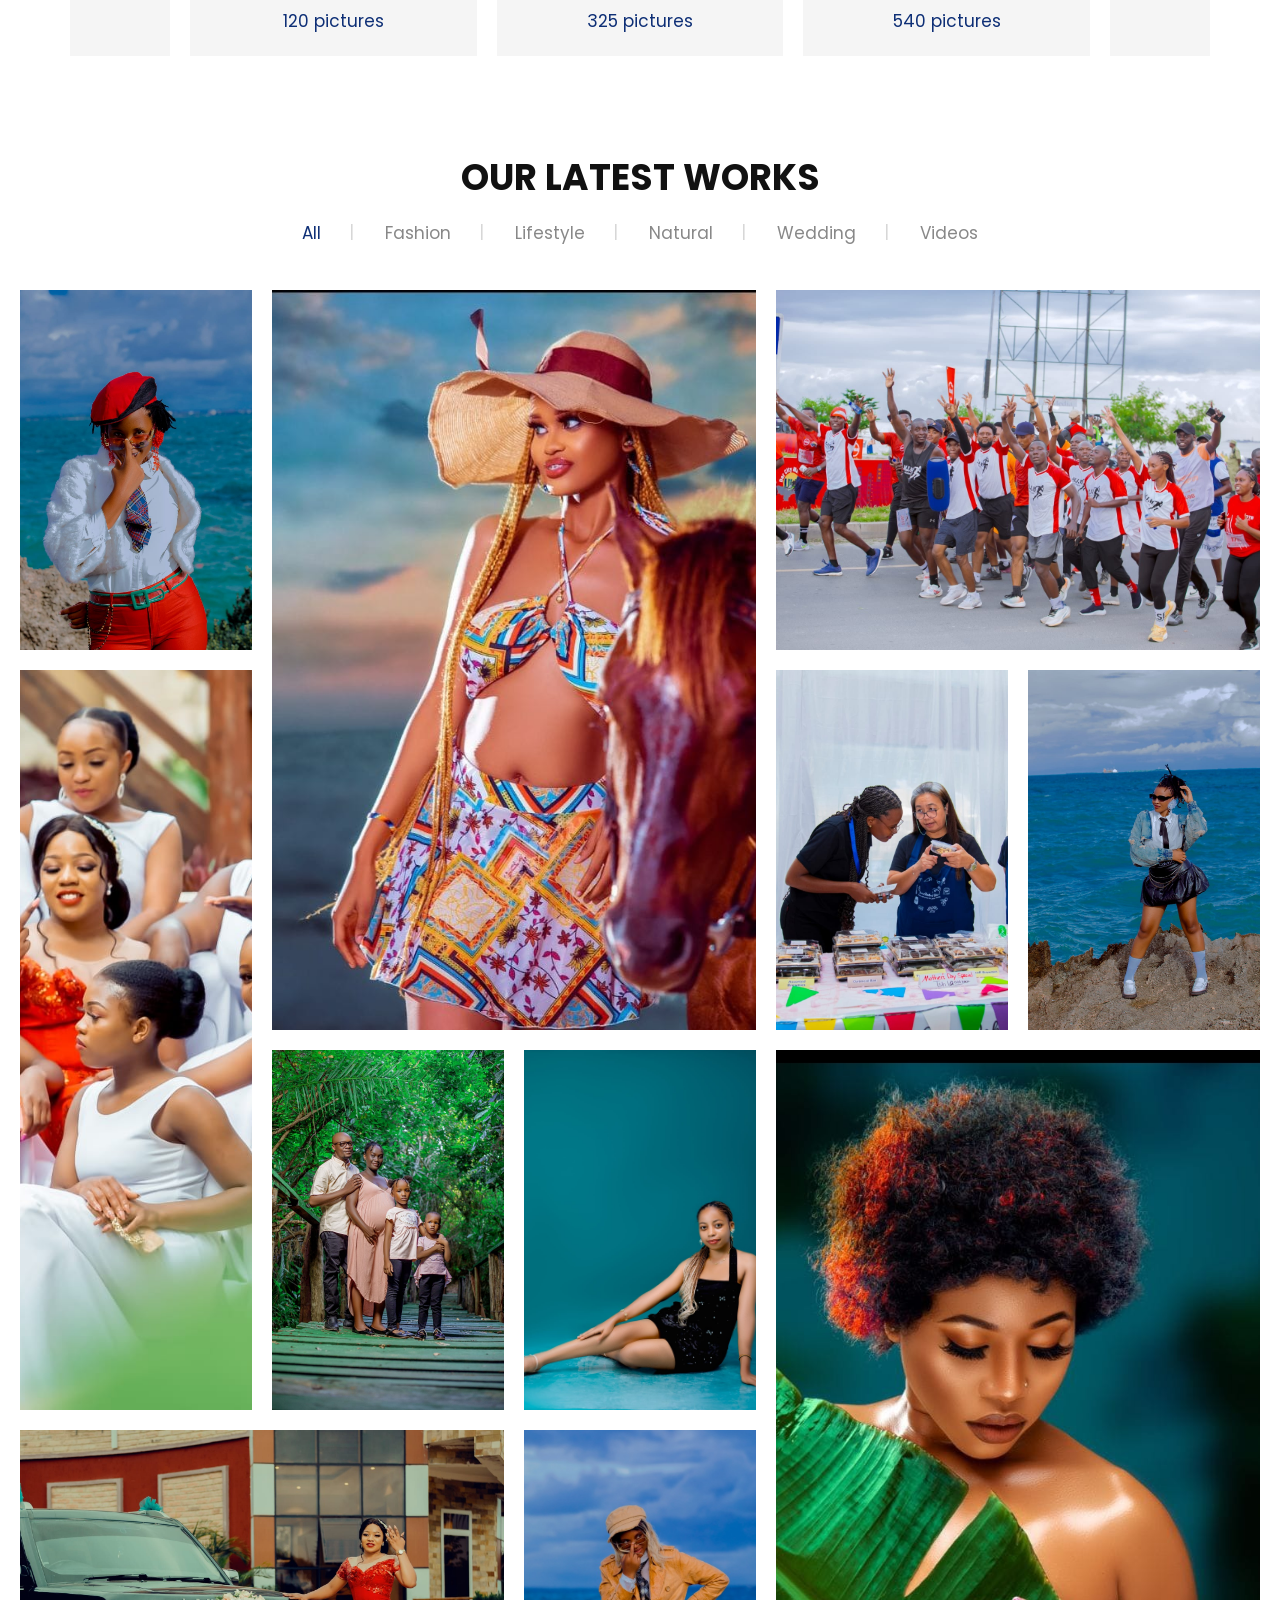
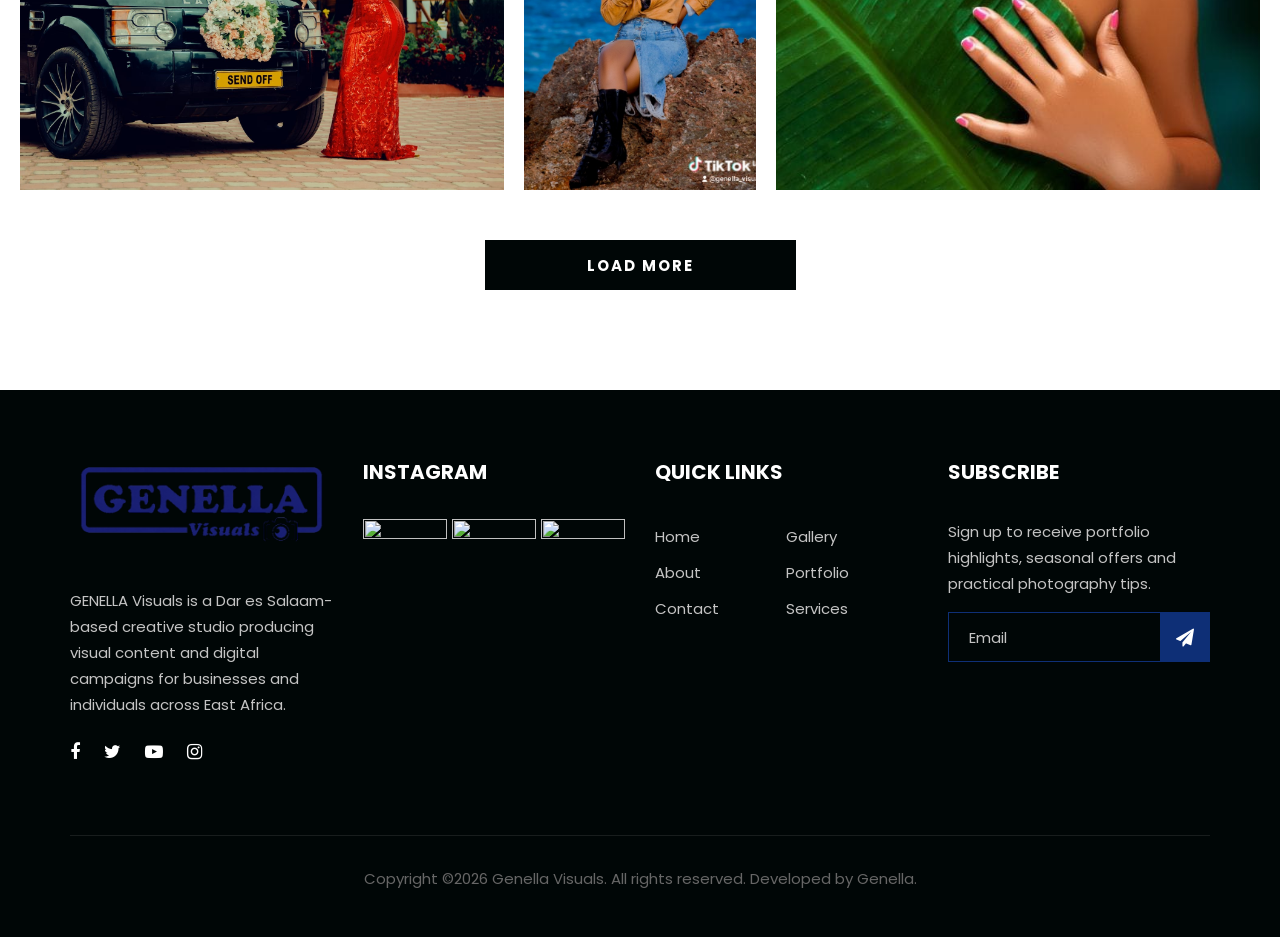
==== commit 3e3fa4d1: "I have add ai mode" ====
--- a/index.html
+++ b/index.html
@@ -59,6 +59,7 @@
     <link rel="stylesheet" href="css/magnific-popup.css" type="text/css">
     <link rel="stylesheet" href="css/slicknav.min.css" type="text/css">
     <link rel="stylesheet" href="css/style.css" type="text/css">
+    <link rel="stylesheet" href="css/genella-assistant.css" type="text/css">
 </head>
 
 <body>
@@ -470,6 +471,7 @@
     <script src="js/instagram-config.js"></script>
     <script src="js/instagram-feed.js"></script>
     <script src="js/main.js"></script>
+    <script src="js/genella-assistant.js"></script>
 </body>
 
 </html>
--- a/css/style.css
+++ b/css/style.css
@@ -1936,6 +1936,16 @@
 	background: #f5f5f5;
 	text-align: center;
 	margin-bottom: 30px;
+	height: calc(100% - 30px);
+	border-radius: 14px;
+	overflow: hidden;
+	box-shadow: 0 14px 35px rgba(15, 34, 68, 0.08);
+	transition: transform 0.25s ease, box-shadow 0.25s ease;
+}
+
+.team-item:hover {
+	transform: translateY(-6px);
+	box-shadow: 0 20px 45px rgba(15, 34, 68, 0.14);
 }
 
 .team-members-row {
@@ -1947,7 +1957,10 @@
 }
 
 .team-item img {
+	width: 100%;
 	min-width: 100%;
+	height: 280px;
+	object-fit: cover;
 }
 
 .team-item .ti-text {
--- a/css/genella-assistant.css
+++ b/css/genella-assistant.css
@@ -0,0 +1,495 @@
+.gv-ai-widget {
+	position: fixed;
+	right: 24px;
+	bottom: 24px;
+	z-index: 1200;
+	font-family: "Poppins", sans-serif;
+	color: #151515;
+}
+
+.gv-ai-widget * {
+	box-sizing: border-box;
+}
+
+.gv-ai-launcher {
+	width: 64px;
+	height: 64px;
+	border: 0;
+	border-radius: 50%;
+	background: linear-gradient(145deg, #111, #28385f);
+	color: #fff;
+	box-shadow: 0 22px 45px rgba(0, 0, 0, 0.24);
+	display: flex;
+	align-items: center;
+	justify-content: center;
+	cursor: pointer;
+	transition: transform 180ms ease, box-shadow 180ms ease;
+	position: relative;
+}
+
+.gv-ai-launcher:hover,
+.gv-ai-launcher:focus-visible {
+	transform: translateY(-2px);
+	box-shadow: 0 28px 55px rgba(0, 0, 0, 0.3);
+	outline: none;
+}
+
+.gv-ai-launcher i {
+	font-size: 24px;
+}
+
+.gv-ai-badge {
+	position: absolute;
+	top: -3px;
+	right: -3px;
+	min-width: 21px;
+	height: 21px;
+	padding: 0 6px;
+	border-radius: 99px;
+	background: #e7b45a;
+	color: #111;
+	font-size: 11px;
+	font-weight: 700;
+	line-height: 21px;
+	box-shadow: 0 8px 20px rgba(0, 0, 0, 0.22);
+}
+
+.gv-ai-panel {
+	position: absolute;
+	right: 0;
+	bottom: 82px;
+	width: min(420px, calc(100vw - 32px));
+	height: min(710px, calc(100vh - 112px));
+	background: rgba(255, 255, 255, 0.94);
+	border: 1px solid rgba(17, 17, 17, 0.08);
+	border-radius: 22px;
+	box-shadow: 0 30px 80px rgba(0, 0, 0, 0.24);
+	backdrop-filter: blur(18px);
+	overflow: hidden;
+	display: grid;
+	grid-template-rows: auto auto 1fr auto;
+	opacity: 0;
+	transform: translateY(16px) scale(0.98);
+	pointer-events: none;
+	transition: opacity 200ms ease, transform 200ms ease;
+}
+
+.gv-ai-widget.is-open .gv-ai-panel {
+	opacity: 1;
+	transform: translateY(0) scale(1);
+	pointer-events: auto;
+}
+
+.gv-ai-header {
+	background: #111;
+	color: #fff;
+	padding: 18px 18px 16px;
+	display: flex;
+	align-items: center;
+	gap: 12px;
+}
+
+.gv-ai-avatar {
+	width: 42px;
+	height: 42px;
+	border-radius: 15px;
+	background: #fff;
+	display: flex;
+	align-items: center;
+	justify-content: center;
+	flex: 0 0 auto;
+}
+
+.gv-ai-avatar img {
+	max-width: 28px;
+	max-height: 28px;
+}
+
+.gv-ai-title {
+	min-width: 0;
+	flex: 1;
+}
+
+.gv-ai-title strong {
+	display: block;
+	font-size: 15px;
+	line-height: 1.2;
+}
+
+.gv-ai-title span {
+	display: block;
+	font-size: 12px;
+	color: rgba(255, 255, 255, 0.74);
+	margin-top: 3px;
+}
+
+.gv-ai-tools {
+	display: flex;
+	gap: 6px;
+}
+
+.gv-ai-icon-btn {
+	width: 34px;
+	height: 34px;
+	border: 1px solid rgba(255, 255, 255, 0.16);
+	border-radius: 12px;
+	background: rgba(255, 255, 255, 0.08);
+	color: #fff;
+	cursor: pointer;
+	display: inline-flex;
+	align-items: center;
+	justify-content: center;
+}
+
+.gv-ai-icon-btn:hover,
+.gv-ai-icon-btn:focus-visible {
+	background: rgba(255, 255, 255, 0.16);
+	outline: none;
+}
+
+.gv-ai-search {
+	display: none;
+	padding: 10px 14px;
+	background: #f7f7f7;
+	border-bottom: 1px solid #ececec;
+}
+
+.gv-ai-search.is-visible {
+	display: block;
+}
+
+.gv-ai-search input,
+.gv-ai-composer textarea,
+.gv-ai-booking input,
+.gv-ai-booking select,
+.gv-ai-booking textarea {
+	width: 100%;
+	border: 1px solid #dedede;
+	border-radius: 12px;
+	background: #fff;
+	color: #111;
+	font: inherit;
+}
+
+.gv-ai-search input {
+	height: 39px;
+	padding: 0 12px;
+	font-size: 13px;
+}
+
+.gv-ai-messages {
+	overflow-y: auto;
+	padding: 18px 14px 12px;
+	background:
+		linear-gradient(180deg, rgba(255, 255, 255, 0.9), rgba(250, 250, 250, 0.9)),
+		radial-gradient(circle at top right, rgba(231, 180, 90, 0.12), transparent 34%);
+}
+
+.gv-ai-row {
+	display: flex;
+	margin-bottom: 12px;
+	gap: 8px;
+	align-items: flex-end;
+}
+
+.gv-ai-row.is-user {
+	justify-content: flex-end;
+}
+
+.gv-ai-bubble {
+	max-width: 84%;
+	border-radius: 18px;
+	padding: 12px 13px;
+	font-size: 13px;
+	line-height: 1.55;
+	box-shadow: 0 9px 24px rgba(0, 0, 0, 0.07);
+	word-break: break-word;
+}
+
+.gv-ai-row.is-assistant .gv-ai-bubble {
+	background: #fff;
+	border: 1px solid rgba(17, 17, 17, 0.07);
+	border-bottom-left-radius: 6px;
+}
+
+.gv-ai-row.is-user .gv-ai-bubble {
+	background: #111;
+	color: #fff;
+	border-bottom-right-radius: 6px;
+}
+
+.gv-ai-bubble p {
+	margin: 0 0 8px;
+}
+
+.gv-ai-bubble p:last-child,
+.gv-ai-bubble ul:last-child,
+.gv-ai-bubble ol:last-child {
+	margin-bottom: 0;
+}
+
+.gv-ai-bubble ul,
+.gv-ai-bubble ol {
+	padding-left: 18px;
+	margin: 7px 0;
+}
+
+.gv-ai-bubble a {
+	color: #0e5bd8;
+	font-weight: 600;
+}
+
+.gv-ai-row.is-user .gv-ai-bubble a {
+	color: #f5cf87;
+}
+
+.gv-ai-bubble code {
+	background: rgba(0, 0, 0, 0.07);
+	border-radius: 6px;
+	padding: 1px 5px;
+}
+
+.gv-ai-bubble pre {
+	overflow-x: auto;
+	background: #151515;
+	color: #f8f8f8;
+	border-radius: 12px;
+	padding: 10px;
+	font-size: 12px;
+}
+
+.gv-ai-meta {
+	font-size: 10px;
+	color: #8a8a8a;
+	margin-top: 6px;
+	display: flex;
+	gap: 8px;
+	align-items: center;
+}
+
+.gv-ai-row.is-user .gv-ai-meta {
+	color: rgba(255, 255, 255, 0.68);
+	justify-content: flex-end;
+}
+
+.gv-ai-sources {
+	margin-top: 9px;
+	display: flex;
+	flex-wrap: wrap;
+	gap: 6px;
+}
+
+.gv-ai-source {
+	border: 1px solid #e0e0e0;
+	border-radius: 99px;
+	padding: 4px 8px;
+	font-size: 11px;
+	color: #333;
+	background: #fafafa;
+	text-decoration: none;
+}
+
+.gv-ai-chips,
+.gv-ai-actions {
+	display: flex;
+	flex-wrap: wrap;
+	gap: 7px;
+	margin-top: 10px;
+}
+
+.gv-ai-chip,
+.gv-ai-action {
+	border: 1px solid #dedede;
+	background: #fff;
+	color: #111;
+	border-radius: 99px;
+	padding: 7px 10px;
+	font-size: 12px;
+	font-weight: 600;
+	cursor: pointer;
+	text-decoration: none;
+}
+
+.gv-ai-action {
+	border-color: #111;
+	background: #111;
+	color: #fff;
+}
+
+.gv-ai-chip:hover,
+.gv-ai-chip:focus-visible,
+.gv-ai-action:hover,
+.gv-ai-action:focus-visible {
+	transform: translateY(-1px);
+	outline: none;
+}
+
+.gv-ai-typing {
+	width: 52px;
+	display: inline-flex;
+	gap: 4px;
+	align-items: center;
+}
+
+.gv-ai-typing span {
+	width: 7px;
+	height: 7px;
+	border-radius: 50%;
+	background: #777;
+	animation: gvAiTyping 900ms infinite ease-in-out;
+}
+
+.gv-ai-typing span:nth-child(2) {
+	animation-delay: 120ms;
+}
+
+.gv-ai-typing span:nth-child(3) {
+	animation-delay: 240ms;
+}
+
+.gv-ai-composer {
+	padding: 12px;
+	background: #fff;
+	border-top: 1px solid #ececec;
+}
+
+.gv-ai-upload-preview {
+	display: none;
+	gap: 7px;
+	margin-bottom: 8px;
+	flex-wrap: wrap;
+}
+
+.gv-ai-upload-preview.is-visible {
+	display: flex;
+}
+
+.gv-ai-file-pill {
+	background: #f4f4f4;
+	border: 1px solid #e4e4e4;
+	border-radius: 99px;
+	padding: 5px 8px;
+	font-size: 11px;
+}
+
+.gv-ai-composer-main {
+	display: grid;
+	grid-template-columns: auto 1fr auto;
+	gap: 8px;
+	align-items: end;
+}
+
+.gv-ai-composer textarea {
+	min-height: 44px;
+	max-height: 112px;
+	resize: none;
+	padding: 11px 12px;
+	font-size: 13px;
+	line-height: 1.4;
+}
+
+.gv-ai-send,
+.gv-ai-attach {
+	width: 44px;
+	height: 44px;
+	border-radius: 14px;
+	border: 0;
+	cursor: pointer;
+	display: inline-flex;
+	align-items: center;
+	justify-content: center;
+}
+
+.gv-ai-send {
+	background: #111;
+	color: #fff;
+}
+
+.gv-ai-attach {
+	background: #f3f3f3;
+	color: #111;
+}
+
+.gv-ai-booking {
+	display: grid;
+	gap: 8px;
+	margin-top: 9px;
+}
+
+.gv-ai-booking input,
+.gv-ai-booking select,
+.gv-ai-booking textarea {
+	min-height: 38px;
+	padding: 8px 10px;
+	font-size: 12px;
+}
+
+.gv-ai-booking textarea {
+	min-height: 66px;
+	resize: vertical;
+}
+
+.gv-ai-booking button {
+	border: 0;
+	border-radius: 12px;
+	background: #111;
+	color: #fff;
+	padding: 10px 12px;
+	font-weight: 700;
+	cursor: pointer;
+}
+
+.gv-ai-visually-hidden {
+	position: absolute;
+	width: 1px;
+	height: 1px;
+	padding: 0;
+	margin: -1px;
+	overflow: hidden;
+	clip: rect(0, 0, 0, 0);
+	white-space: nowrap;
+	border: 0;
+}
+
+@keyframes gvAiTyping {
+	0%, 80%, 100% {
+		transform: translateY(0);
+		opacity: 0.45;
+	}
+	40% {
+		transform: translateY(-5px);
+		opacity: 1;
+	}
+}
+
+@media (prefers-reduced-motion: reduce) {
+	.gv-ai-panel,
+	.gv-ai-launcher,
+	.gv-ai-chip,
+	.gv-ai-action,
+	.gv-ai-typing span {
+		animation: none;
+		transition: none;
+	}
+}
+
+@media only screen and (max-width: 575px) {
+	.gv-ai-widget {
+		right: 14px;
+		bottom: 14px;
+	}
+
+	.gv-ai-panel {
+		position: fixed;
+		inset: 10px;
+		width: auto;
+		height: auto;
+		bottom: 10px;
+		border-radius: 18px;
+	}
+
+	.gv-ai-launcher {
+		width: 58px;
+		height: 58px;
+	}
+}
